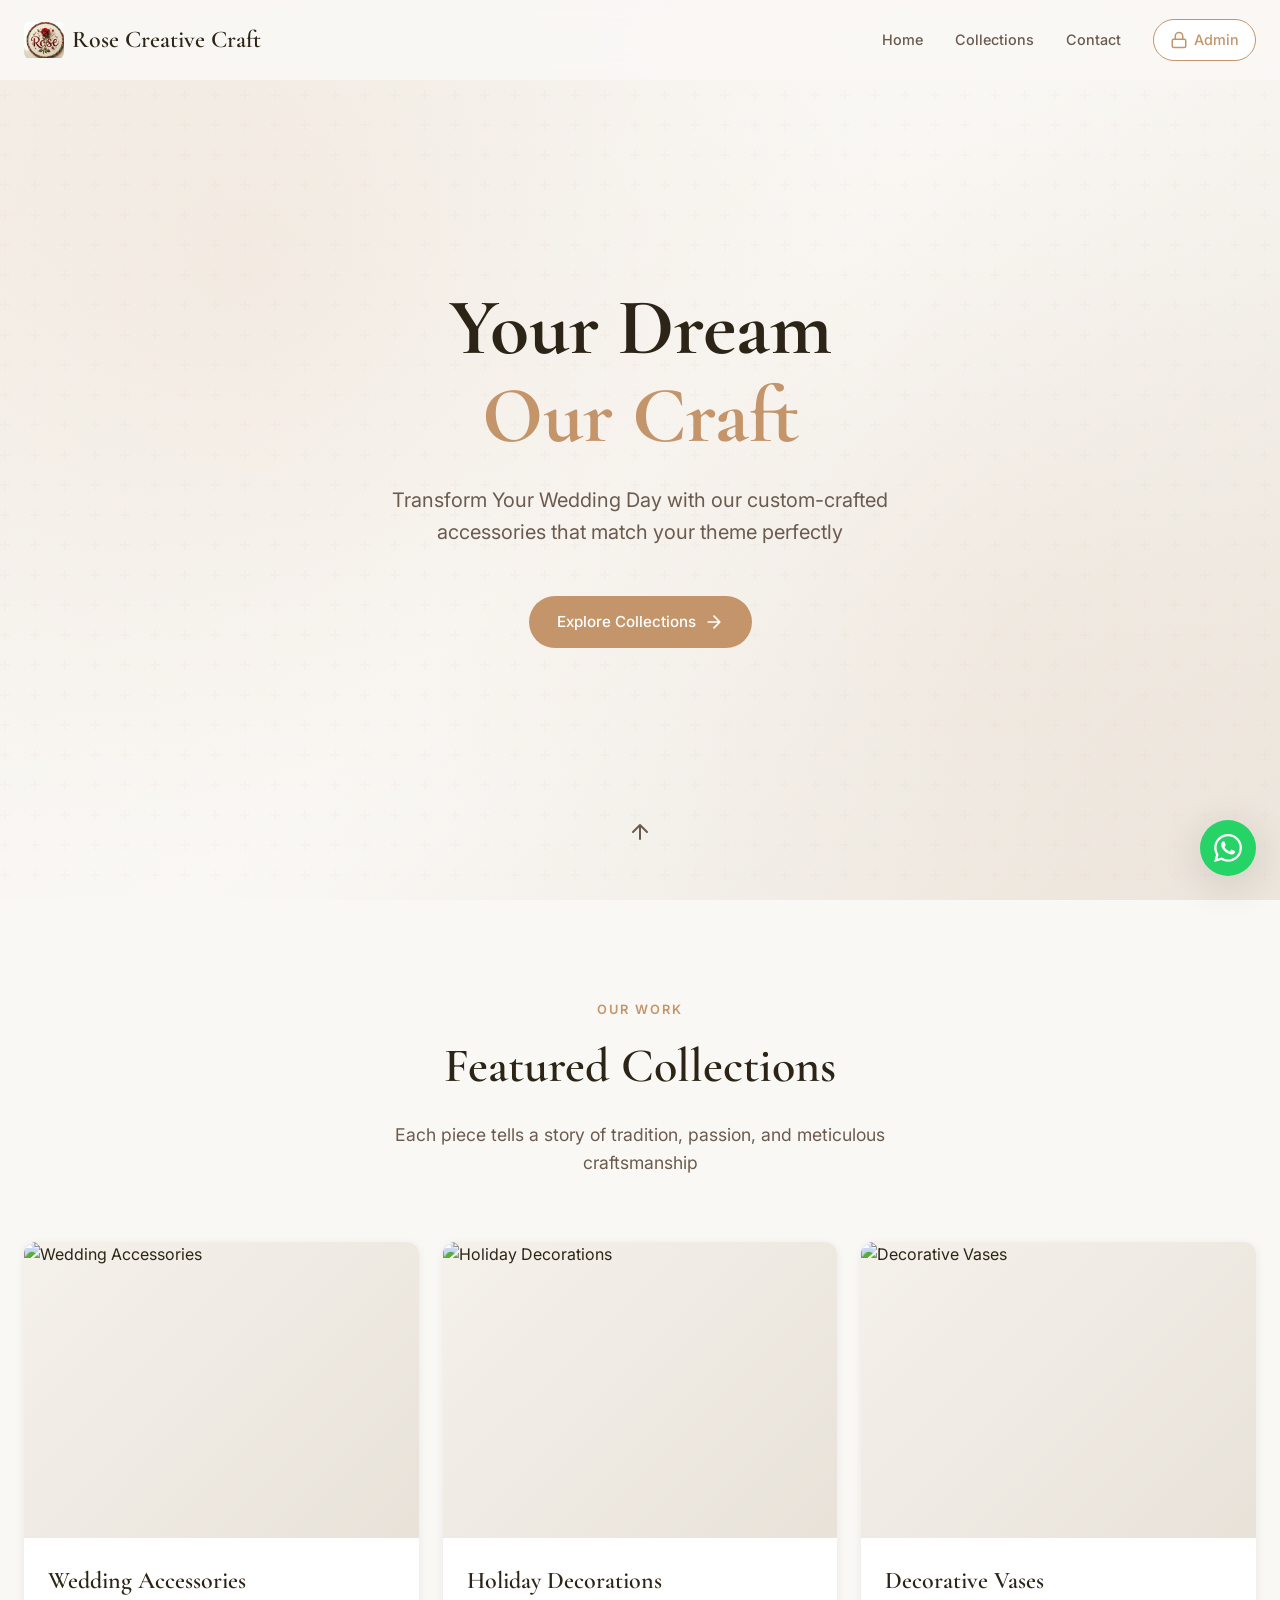
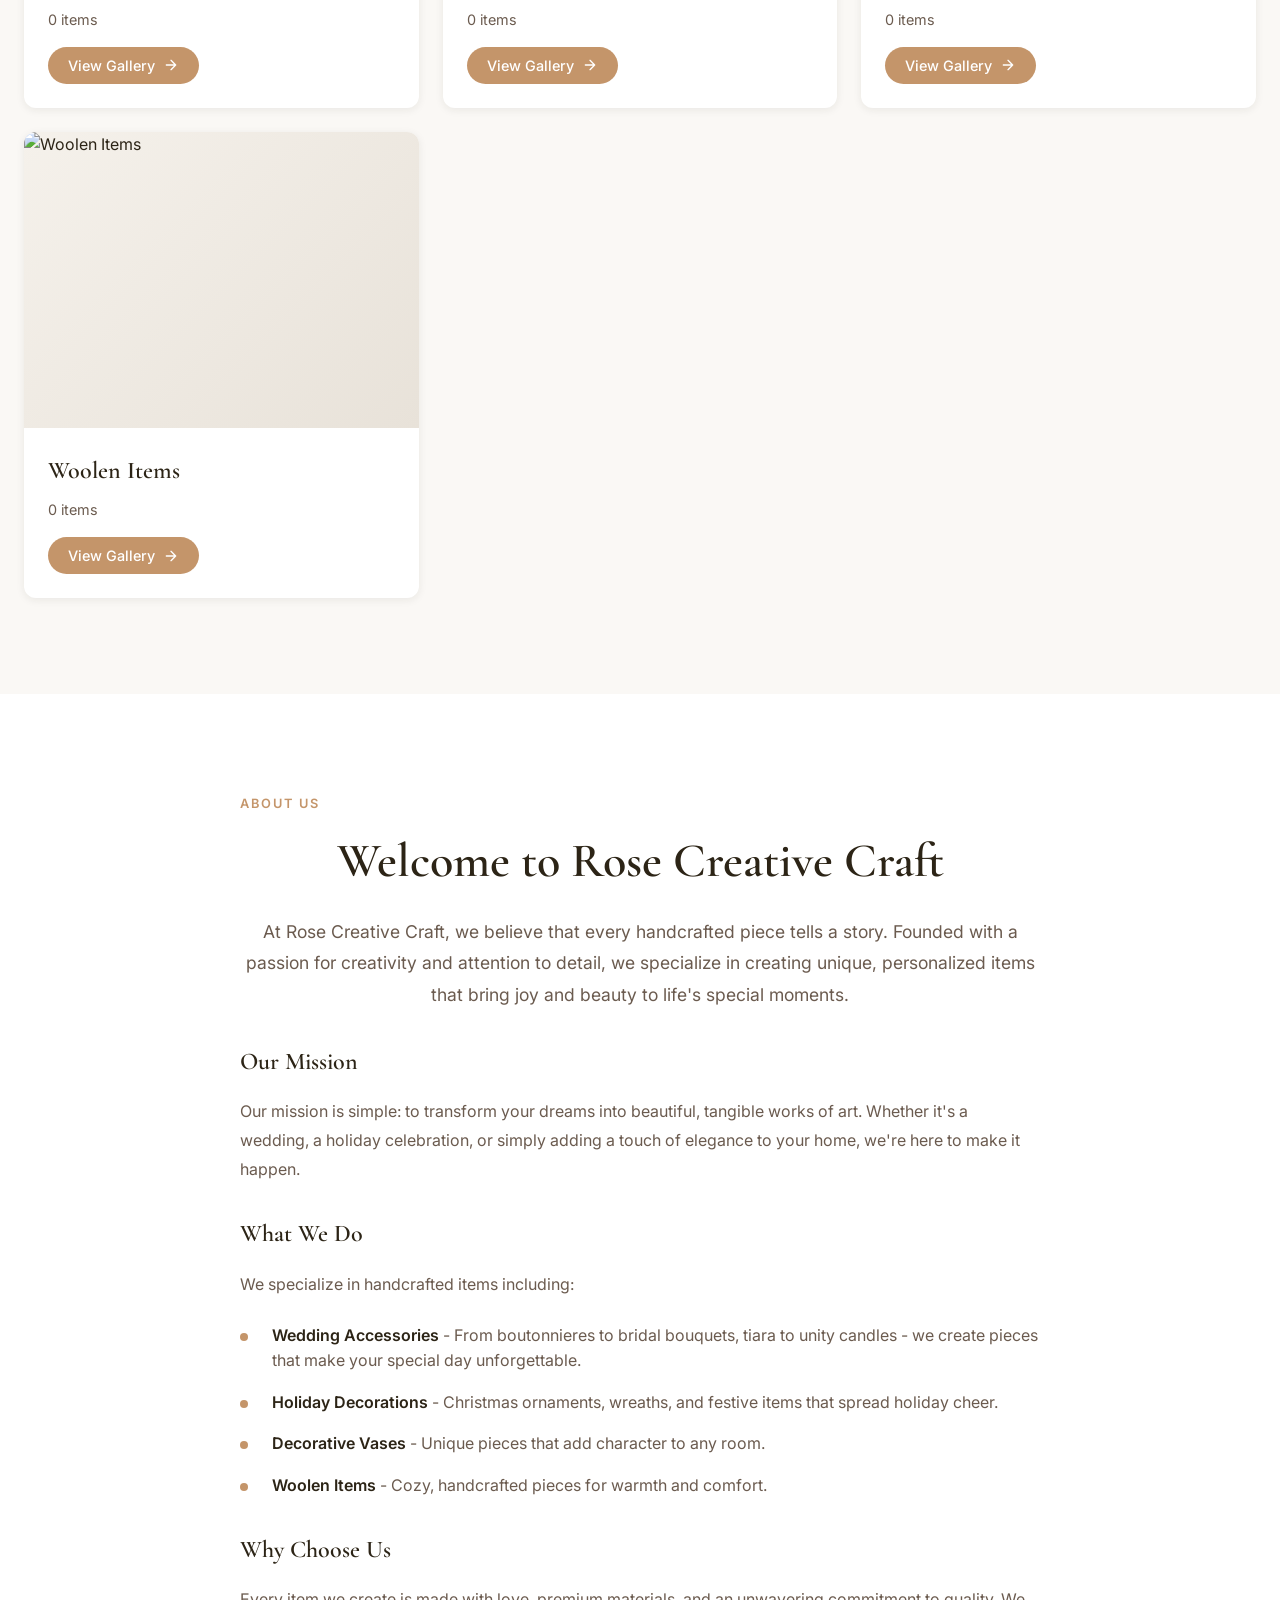
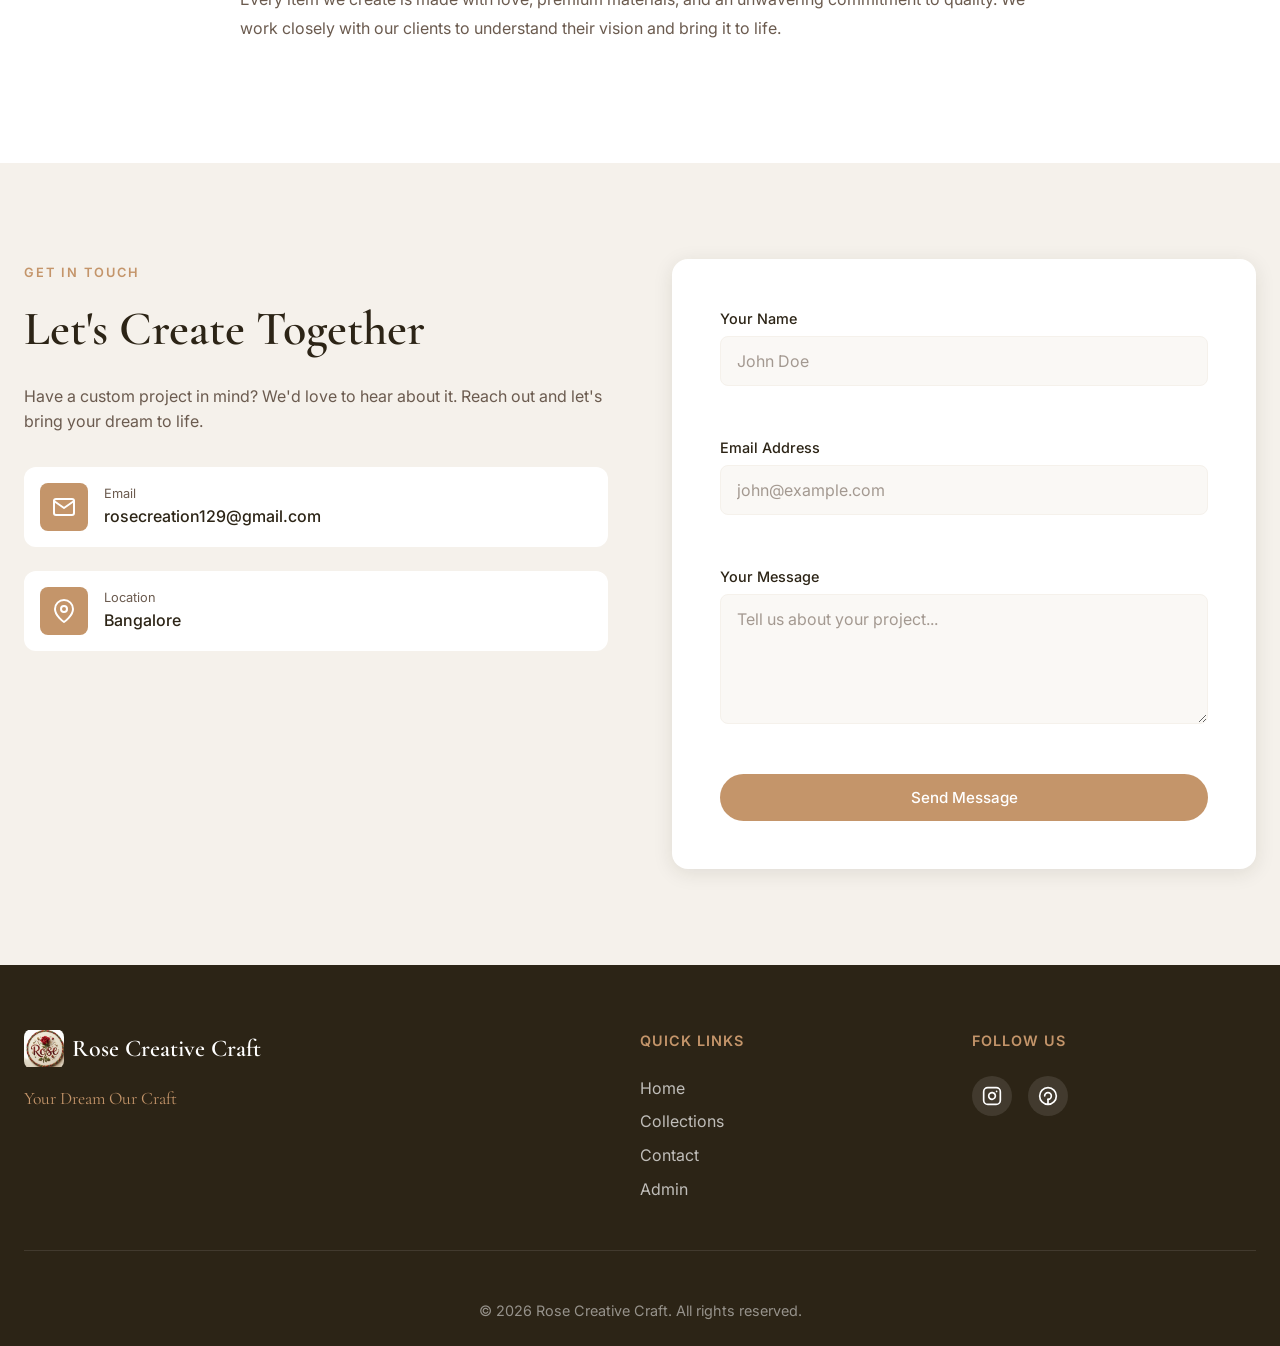
==== index.html @ 9ee8c9eb "final commit" ====
<!DOCTYPE html>
<html lang="en">
<head>
    <meta charset="UTF-8">
    <meta name="viewport" content="width=device-width, initial-scale=1.0">
    <title>Rose Creative Craft | Your Dream Our Craft</title>
    <link rel="preconnect" href="https://fonts.googleapis.com">
    <link rel="preconnect" href="https://fonts.gstatic.com" crossorigin>
    <link href="https://fonts.googleapis.com/css2?family=Cormorant+Garamond:wght@400;500;600;700&family=Inter:wght@300;400;500;600&display=swap" rel="stylesheet">
    <link rel="stylesheet" href="main.css">
    
    <!-- Firebase SDK -->
    <script src="https://www.gstatic.com/firebasejs/10.7.1/firebase-app-compat.js"></script>
    <script src="https://www.gstatic.com/firebasejs/10.7.1/firebase-firestore-compat.js"></script>
</head>
<body>
    <header class="header" id="header">
        <div class="container header-inner">
            <a href="#" class="logo" data-nav="home">
                <img src="Untitled.png" alt="Rose Creative Craft Logo" class="logo-image">
                <span class="logo-text">Rose Creative Craft</span>
            </a>
            <nav class="nav" id="nav">
                <a href="#" class="nav-link" data-nav="home">Home</a>
                <a href="#collections" class="nav-link">Collections</a>
                <a href="#contact" class="nav-link">Contact</a>
                <a href="admin.html" class="nav-link nav-admin">
                    <svg width="18" height="18" viewBox="0 0 24 24" fill="none" stroke="currentColor" stroke-width="2" stroke-linecap="round" stroke-linejoin="round">
                        <rect x="3" y="11" width="18" height="11" rx="2" ry="2"/>
                        <path d="M7 11V7a5 5 0 0 1 10 0v4"/>
                    </svg>
                    Admin
                </a>
            </nav>
            <button class="nav-toggle" id="navToggle" aria-label="Toggle navigation">
                <span></span>
                <span></span>
                <span></span>
            </button>
        </div>
    </header>

    <main id="main">
        <section class="hero" id="hero">
            <div class="hero-bg">
                <div class="hero-pattern"></div>
            </div>
            <div class="hero-content">
                <h1 class="hero-title" data-animate="fade-up">
                    <span class="hero-tagline">Your Dream</span>
                    <span class="hero-tagline accent">Our Craft</span>
                </h1>
                <p class="hero-subtitle" data-animate="fade-up" data-delay="200">
                    Transform Your Wedding Day with our custom-crafted accessories that match your theme perfectly
                </p>
                <a href="#collections" class="btn btn-primary hero-btn" data-animate="fade-up" data-delay="400">
                    Explore Collections
                    <svg width="20" height="20" viewBox="0 0 24 24" fill="none" stroke="currentColor" stroke-width="2" stroke-linecap="round" stroke-linejoin="round">
                        <path d="M5 12h14M12 5l7 7-7 7"/>
                    </svg>
                </a>
            </div>
            <div class="scroll-indicator" data-animate="fade-in" data-delay="800">
                <svg width="24" height="24" viewBox="0 0 24 24" fill="none" stroke="currentColor" stroke-width="2" stroke-linecap="round" stroke-linejoin="round">
                    <path d="M12 5v14M5 12l7 7 7-7"/>
                </svg>
            </div>
        </section>

        <section class="collections" id="collections">
            <div class="container">
                <div class="section-header" data-animate="fade-up">
                    <span class="section-label">Our Work</span>
                    <h2 class="section-title">Featured Collections</h2>
                    <p class="section-desc">Each piece tells a story of tradition, passion, and meticulous craftsmanship</p>
                </div>
                <div class="categories-grid" id="categoriesGrid">
                </div>
                <div class="empty-state" id="emptyState" style="display: none;">
                    <svg width="64" height="64" viewBox="0 0 24 24" fill="none" stroke="currentColor" stroke-width="1.5" stroke-linecap="round" stroke-linejoin="round">
                        <path d="M22 19a2 2 0 0 1-2 2H4a2 2 0 0 1-2-2V5a2 2 0 0 1 2-2h5l2 3h9a2 2 0 0 1 2 2z"/>
                        <line x1="12" y1="11" x2="12" y2="17"/>
                        <line x1="9" y1="14" x2="15" y2="14"/>
                    </svg>
                    <h3>No Collections Yet</h3>
                    <p>Visit the admin dashboard to add your first category</p>
                    <a href="admin.html" class="btn btn-primary">Go to Admin</a>
                </div>
            </div>
        </section>

        <section class="about" id="about">
            <div class="container">
                <div class="about-grid">
                    <div class="about-content full-width" data-animate="fade-up">
                        <span class="section-label">About Us</span>
                        <h2 class="section-title">Welcome to Rose Creative Craft</h2>
                        <p class="about-intro">At Rose Creative Craft, we believe that every handcrafted piece tells a story. Founded with a passion for creativity and attention to detail, we specialize in creating unique, personalized items that bring joy and beauty to life's special moments.</p>
                        
                        <h3 class="about-heading">Our Mission</h3>
                        <p>Our mission is simple: to transform your dreams into beautiful, tangible works of art. Whether it's a wedding, a holiday celebration, or simply adding a touch of elegance to your home, we're here to make it happen.</p>
                        
                        <h3 class="about-heading">What We Do</h3>
                        <p>We specialize in handcrafted items including:</p>
                        <ul class="about-list">
                            <li><strong>Wedding Accessories</strong> - From boutonnieres to bridal bouquets, tiara to unity candles - we create pieces that make your special day unforgettable.</li>
                            <li><strong>Holiday Decorations</strong> - Christmas ornaments, wreaths, and festive items that spread holiday cheer.</li>
                            <li><strong>Decorative Vases</strong> - Unique pieces that add character to any room.</li>
                            <li><strong>Woolen Items</strong> - Cozy, handcrafted pieces for warmth and comfort.</li>
                        </ul>
                        
                        <h3 class="about-heading">Why Choose Us</h3>
                        <p>Every item we create is made with love, premium materials, and an unwavering commitment to quality. We work closely with our clients to understand their vision and bring it to life.</p>
                    </div>
                </div>
            </div>
        </section>

        <section class="contact" id="contact">
            <div class="container">
                <div class="contact-grid">
                    <div class="contact-info" data-animate="fade-up">
                        <span class="section-label">Get in Touch</span>
                        <h2 class="section-title">Let's Create Together</h2>
                        <p>Have a custom project in mind? We'd love to hear about it. Reach out and let's bring your dream to life.</p>
                        <div class="contact-methods">
                            <a href="mailto:rosecreation129@gmail.com" class="contact-method">
                                <div class="contact-icon">
                                    <svg width="24" height="24" viewBox="0 0 24 24" fill="none" stroke="currentColor" stroke-width="2" stroke-linecap="round" stroke-linejoin="round">
                                        <path d="M4 4h16c1.1 0 2 .9 2 2v12c0 1.1-.9 2-2 2H4c-1.1 0-2-.9-2-2V6c0-1.1.9-2 2-2z"/>
                                        <polyline points="22,6 12,13 2,6"/>
                                    </svg>
                                </div>
                                <div>
                                    <span class="contact-label">Email</span>
                                    <span class="contact-value">rosecreation129@gmail.com</span>
                                </div>
                            </a>
                            <a href="#" class="contact-method">
                                <div class="contact-icon">
                                    <svg width="24" height="24" viewBox="0 0 24 24" fill="none" stroke="currentColor" stroke-width="2" stroke-linecap="round" stroke-linejoin="round">
                                        <path d="M21 10c0 7-9 13-9 13s-9-6-9-13a9 9 0 0 1 18 0z"/>
                                        <circle cx="12" cy="10" r="3"/>
                                    </svg>
                                </div>
                                <div>
                                    <span class="contact-label">Location</span>
                                    <span class="contact-value">Bangalore</span>
                                </div>
                            </a>
                        </div>
                    </div>
                    <div class="contact-form-wrapper" data-animate="fade-up" data-delay="200">
                        <form class="contact-form" id="contactForm">
                            <div class="form-group">
                                <label for="name">Your Name</label>
                                <input type="text" id="name" name="name" required placeholder="John Doe">
                                <span class="form-error"></span>
                            </div>
                            <div class="form-group">
                                <label for="email">Email Address</label>
                                <input type="email" id="email" name="email" required placeholder="john@example.com">
                                <span class="form-error"></span>
                            </div>
                            <div class="form-group">
                                <label for="message">Your Message</label>
                                <textarea id="message" name="message" rows="5" required placeholder="Tell us about your project..."></textarea>
                                <span class="form-error"></span>
                            </div>
                            <button type="submit" class="btn btn-primary btn-full">
                                <span class="btn-text">Send Message</span>
                                <span class="btn-loading">
                                    <svg class="spinner" width="20" height="20" viewBox="0 0 24 24">
                                        <circle cx="12" cy="12" r="10" stroke="currentColor" stroke-width="3" fill="none" stroke-dasharray="31.4 31.4"/>
                                    </svg>
                                </span>
                            </button>
                        </form>
                        <div class="form-success" id="formSuccess">
                            <svg width="48" height="48" viewBox="0 0 24 24" fill="none" stroke="currentColor" stroke-width="2" stroke-linecap="round" stroke-linejoin="round">
                                <path d="M22 11.08V12a10 10 0 1 1-5.93-9.14"/>
                                <polyline points="22 4 12 14.01 9 11.01"/>
                            </svg>
                            <h3>Message Sent!</h3>
                            <p>Thank you for reaching out. We'll get back to you soon.</p>
                        </div>
                    </div>
                </div>
            </div>
        </section>
    </main>

    <footer class="footer">
        <div class="container">
            <div class="footer-grid">
                <div class="footer-brand">
                    <a href="#" class="logo">
                        <img src="Untitled.png" alt="Rose Creative Craft Logo" class="logo-image">
                        <span class="logo-text">Rose Creative Craft</span>
                    </a>
                    <p class="footer-tagline">Your Dream Our Craft</p>
                </div>
                <div class="footer-links">
                    <h4>Quick Links</h4>
                    <nav>
                        <a href="#">Home</a>
                        <a href="#collections">Collections</a>
                        <a href="#contact">Contact</a>
                        <a href="admin.html">Admin</a>
                    </nav>
                </div>
                <div class="footer-social">
                    <h4>Follow Us</h4>
                    <div class="social-links">
                        <a href="#" aria-label="Instagram">
                            <svg width="20" height="20" viewBox="0 0 24 24" fill="none" stroke="currentColor" stroke-width="2" stroke-linecap="round" stroke-linejoin="round">
                                <rect x="2" y="2" width="20" height="20" rx="5" ry="5"/>
                                <path d="M16 11.37A4 4 0 1 1 12.63 8 4 4 0 0 1 16 11.37z"/>
                                <line x1="17.5" y1="6.5" x2="17.51" y2="6.5"/>
                            </svg>
                        </a>
                        <a href="#" aria-label="Pinterest">
                            <svg width="20" height="20" viewBox="0 0 24 24" fill="none" stroke="currentColor" stroke-width="2" stroke-linecap="round" stroke-linejoin="round">
                                <circle cx="12" cy="12" r="10"/>
                                <path d="M8 12c0-2.2 1.8-4 4-4s4 1.8 4 4-1.8 4-4 4"/>
                                <path d="M12 16v6"/>
                            </svg>
                        </a>
                    </div>
                </div>
            </div>
            <div class="footer-bottom">
                <p>&copy; 2026 Rose Creative Craft. All rights reserved.</p>
            </div>
        </div>
    </footer>

    <a href="https://wa.me/919880106696?text=Hi!%20I'm%20interested%20in%20your%20handcrafted%20items" class="whatsapp-fab" id="whatsappFab" target="_blank" rel="noopener noreferrer" aria-label="Chat on WhatsApp">
        <svg width="28" height="28" viewBox="0 0 24 24" fill="currentColor">
            <path d="M17.472 14.382c-.297-.149-1.758-.867-2.03-.967-.273-.099-.471-.148-.67.15-.197.297-.767.966-.94 1.164-.173.199-.347.223-.644.075-.297-.15-1.255-.463-2.39-1.475-.883-.788-1.48-1.761-1.653-2.059-.173-.297-.018-.458.13-.606.134-.133.298-.347.446-.52.149-.174.198-.298.298-.497.099-.198.05-.371-.025-.52-.075-.149-.669-1.612-.916-2.207-.242-.579-.487-.5-.669-.51-.173-.008-.371-.01-.57-.01-.198 0-.52.074-.792.372-.272.297-1.04 1.016-1.04 2.479 0 1.462 1.065 2.875 1.213 3.074.149.198 2.096 3.2 5.077 4.487.709.306 1.262.489 1.694.625.712.227 1.36.195 1.871.118.571-.085 1.758-.719 2.006-1.413.248-.694.248-1.289.173-1.413-.074-.124-.272-.198-.57-.347m-5.421 7.403h-.004a9.87 9.87 0 01-5.031-1.378l-.361-.214-3.741.982.998-3.648-.235-.374a9.86 9.86 0 01-1.51-5.26c.001-5.45 4.436-9.884 9.888-9.884 2.64 0 5.122 1.03 6.988 2.898a9.825 9.825 0 012.893 6.994c-.003 5.45-4.437 9.884-9.885 9.884m8.413-18.297A11.815 11.815 0 0012.05 0C5.495 0 .16 5.335.157 11.892c0 2.096.547 4.142 1.588 5.945L.057 24l6.305-1.654a11.882 11.882 0 005.683 1.448h.005c6.554 0 11.89-5.335 11.893-11.893a11.821 11.821 0 00-3.48-8.413z"/>
        </svg>
    </a>

    <div class="lightbox" id="lightbox">
        <button class="lightbox-close" aria-label="Close lightbox">
            <svg width="24" height="24" viewBox="0 0 24 24" fill="none" stroke="currentColor" stroke-width="2" stroke-linecap="round" stroke-linejoin="round">
                <line x1="18" y1="6" x2="6" y2="18"/>
                <line x1="6" y1="6" x2="18" y2="18"/>
            </svg>
        </button>
        <button class="lightbox-nav lightbox-prev" aria-label="Previous image">
            <svg width="32" height="32" viewBox="0 0 24 24" fill="none" stroke="currentColor" stroke-width="2" stroke-linecap="round" stroke-linejoin="round">
                <polyline points="15 18 9 12 15 6"/>
            </svg>
        </button>
        <button class="lightbox-nav lightbox-next" aria-label="Next image">
            <svg width="32" height="32" viewBox="0 0 24 24" fill="none" stroke="currentColor" stroke-width="2" stroke-linecap="round" stroke-linejoin="round">
                <polyline points="9 18 15 12 9 6"/>
            </svg>
        </button>
        <div class="lightbox-content">
            <img src="" alt="" class="lightbox-image">
        </div>
    </div>

    <div class="toast-container" id="toastContainer"></div>

    <script src="firebase-config.js"></script>
    <script src="storage.js"></script>
    <script src="app.js"></script>
    <script src="gallery.js"></script>
</body>
</html>
---- main.css ----
:root {
    --color-primary: #2C2416;
    --color-secondary: #6B5B4F;
    --color-accent: #C4956A;
    --color-accent-dark: #A67B52;
    --color-bg: #FAF8F5;
    --color-surface: #FFFFFF;
    --color-surface-alt: #F5F1EB;
    --color-success: #5D7E5F;
    --color-error: #B85450;
    
    --font-heading: 'Cormorant Garamond', Georgia, serif;
    --font-body: 'Inter', -apple-system, BlinkMacSystemFont, sans-serif;
    
    --space-xs: 8px;
    --space-sm: 16px;
    --space-md: 24px;
    --space-lg: 32px;
    --space-xl: 48px;
    --space-2xl: 64px;
    --space-3xl: 96px;
    
    --radius-sm: 8px;
    --radius-md: 12px;
    --radius-lg: 16px;
    --radius-full: 9999px;
    
    --shadow-sm: 0 2px 8px rgba(44, 36, 22, 0.08);
    --shadow-md: 0 4px 20px rgba(44, 36, 22, 0.1);
    --shadow-lg: 0 8px 40px rgba(44, 36, 22, 0.15);
    --shadow-hover: 0 12px 48px rgba(44, 36, 22, 0.18);
    
    --transition-fast: 150ms ease;
    --transition-base: 300ms cubic-bezier(0.4, 0, 0.2, 1);
    --transition-slow: 500ms cubic-bezier(0.4, 0, 0.2, 1);
    
    --header-height: 80px;
    --container-max: 1400px;
}

*, *::before, *::after {
    box-sizing: border-box;
    margin: 0;
    padding: 0;
}

html {
    scroll-behavior: smooth;
}

body {
    font-family: var(--font-body);
    font-size: 16px;
    line-height: 1.6;
    color: var(--color-primary);
    background-color: var(--color-bg);
    -webkit-font-smoothing: antialiased;
    -moz-osx-font-smoothing: grayscale;
    overflow-x: hidden;
}

img {
    max-width: 100%;
    height: auto;
    display: block;
}

a {
    color: inherit;
    text-decoration: none;
}

button {
    font-family: inherit;
    cursor: pointer;
    border: none;
    background: none;
}

input, textarea {
    font-family: inherit;
    font-size: inherit;
}

.container {
    width: 100%;
    max-width: var(--container-max);
    margin: 0 auto;
    padding: 0 var(--space-md);
}

::selection {
    background: var(--color-accent);
    color: var(--color-surface);
}

::-webkit-scrollbar {
    width: 10px;
}

::-webkit-scrollbar-track {
    background: var(--color-surface-alt);
}

::-webkit-scrollbar-thumb {
    background: var(--color-secondary);
    border-radius: var(--radius-full);
}

::-webkit-scrollbar-thumb:hover {
    background: var(--color-primary);
}

@keyframes fadeIn {
    from { opacity: 0; }
    to { opacity: 1; }
}

@keyframes fadeUp {
    from {
        opacity: 0;
        transform: translateY(30px);
    }
    to {
        opacity: 1;
        transform: translateY(0);
    }
}

@keyframes fadeDown {
    from {
        opacity: 0;
        transform: translateY(-20px);
    }
    to {
        opacity: 1;
        transform: translateY(0);
    }
}

@keyframes scaleIn {
    from {
        opacity: 0;
        transform: scale(0.95);
    }
    to {
        opacity: 1;
        transform: scale(1);
    }
}

@keyframes bounce {
    0%, 20%, 50%, 80%, 100% { transform: translateY(0); }
    40% { transform: translateY(-10px); }
    60% { transform: translateY(-5px); }
}

@keyframes spin {
    from { transform: rotate(0deg); }
    to { transform: rotate(360deg); }
}

@keyframes shimmer {
    0% { background-position: -200% 0; }
    100% { background-position: 200% 0; }
}

@keyframes float {
    0%, 100% { transform: translateY(0); }
    50% { transform: translateY(-10px); }
}

[data-animate] {
    opacity: 0;
}

[data-animate].animated {
    animation-duration: 0.6s;
    animation-fill-mode: forwards;
    animation-timing-function: ease-out;
}

[data-animate="fade-up"].animated {
    animation-name: fadeUp;
}

[data-animate="fade-in"].animated {
    animation-name: fadeIn;
}

[data-animate="scale-in"].animated {
    animation-name: scaleIn;
}

[data-delay="100"] { animation-delay: 100ms; }
[data-delay="200"] { animation-delay: 200ms; }
[data-delay="300"] { animation-delay: 300ms; }
[data-delay="400"] { animation-delay: 400ms; }
[data-delay="500"] { animation-delay: 500ms; }

.header {
    position: fixed;
    top: 0;
    left: 0;
    right: 0;
    height: var(--header-height);
    background: rgba(250, 248, 245, 0.9);
    backdrop-filter: blur(10px);
    z-index: 1000;
    transition: var(--transition-base);
}

.header.scrolled {
    box-shadow: var(--shadow-sm);
}

.header-inner {
    display: flex;
    align-items: center;
    justify-content: space-between;
    height: 100%;
}

.logo {
    display: flex;
    align-items: center;
    gap: var(--space-xs);
    font-family: var(--font-heading);
    font-size: 1.5rem;
    font-weight: 600;
    color: var(--color-primary);
    transition: var(--transition-fast);
}

.logo:hover {
    color: var(--color-accent);
}

.logo-icon {
    display: flex;
    color: var(--color-accent);
}

.logo-image {
    width: 40px;
    height: 40px;
    object-fit: contain;
    border-radius: 8px;
}

.nav {
    display: flex;
    align-items: center;
    gap: var(--space-lg);
}

.nav-link {
    position: relative;
    font-size: 0.9rem;
    font-weight: 500;
    color: var(--color-secondary);
    transition: var(--transition-fast);
}

.nav-link::after {
    content: '';
    position: absolute;
    bottom: -4px;
    left: 0;
    width: 0;
    height: 2px;
    background: var(--color-accent);
    transition: var(--transition-base);
}

.nav-link:hover {
    color: var(--color-primary);
}

.nav-link:hover::after {
    width: 100%;
}

.nav-admin {
    display: flex;
    align-items: center;
    gap: 6px;
    padding: 8px 16px;
    background: var(--color-surface);
    border: 1px solid var(--color-accent);
    border-radius: var(--radius-full);
    color: var(--color-accent);
}

.nav-admin:hover {
    background: var(--color-accent);
    color: var(--color-surface);
}

.nav-admin:hover::after {
    display: none;
}

.nav-toggle {
    display: none;
    flex-direction: column;
    gap: 5px;
    padding: 8px;
}

.nav-toggle span {
    display: block;
    width: 24px;
    height: 2px;
    background: var(--color-primary);
    transition: var(--transition-fast);
}

.nav-toggle.active span:nth-child(1) {
    transform: rotate(45deg) translate(5px, 5px);
}

.nav-toggle.active span:nth-child(2) {
    opacity: 0;
}

.nav-toggle.active span:nth-child(3) {
    transform: rotate(-45deg) translate(5px, -5px);
}

.hero {
    position: relative;
    min-height: 100vh;
    display: flex;
    align-items: center;
    justify-content: center;
    padding: var(--header-height) var(--space-md) var(--space-xl);
    overflow: hidden;
}

.hero-bg {
    position: absolute;
    inset: 0;
    background: linear-gradient(135deg, var(--color-surface-alt) 0%, var(--color-bg) 50%, #EDE8E0 100%);
}

.hero-pattern {
    position: absolute;
    inset: 0;
    background-image: 
        radial-gradient(circle at 20% 30%, rgba(196, 149, 106, 0.1) 0%, transparent 50%),
        radial-gradient(circle at 80% 70%, rgba(196, 149, 106, 0.08) 0%, transparent 50%);
}

.hero-pattern::before {
    content: '';
    position: absolute;
    inset: 0;
    background-image: url("data:image/svg+xml,%3Csvg width='60' height='60' viewBox='0 0 60 60' xmlns='http://www.w3.org/2000/svg'%3E%3Cg fill='none' fill-rule='evenodd'%3E%3Cg fill='%23C4956A' fill-opacity='0.03'%3E%3Cpath d='M36 34v-4h-2v4h-4v2h4v4h2v-4h4v-2h-4zm0-30V0h-2v4h-4v2h4v4h2V6h4V4h-4zM6 34v-4H4v4H0v2h4v4h2v-4h4v-2H6zM6 4V0H4v4H0v2h4v4h2V6h4V4H6z'/%3E%3C/g%3E%3C/g%3E%3C/svg%3E");
}

.hero-content {
    position: relative;
    text-align: center;
    max-width: 800px;
}

.hero-title {
    font-family: var(--font-heading);
    font-size: clamp(3rem, 8vw, 5rem);
    font-weight: 700;
    line-height: 1.1;
    margin-bottom: var(--space-md);
}

.hero-tagline {
    display: block;
    color: var(--color-primary);
}

.hero-tagline.accent {
    color: var(--color-accent);
    position: relative;
}

.hero-subtitle {
    font-size: 1.25rem;
    color: var(--color-secondary);
    margin-bottom: var(--space-xl);
    max-width: 500px;
    margin-left: auto;
    margin-right: auto;
}

.hero-btn {
    display: inline-flex;
    align-items: center;
    gap: var(--space-xs);
}

.hero-btn svg {
    transition: transform var(--transition-fast);
}

.hero-btn:hover svg {
    transform: translateX(4px);
}

.scroll-indicator {
    position: absolute;
    bottom: var(--space-xl);
    left: 50%;
    transform: translateX(-50%);
    color: var(--color-secondary);
    animation: bounce 2s infinite;
}

.scroll-indicator svg {
    transform: rotate(180deg);
}

.section-header {
    text-align: center;
    margin-bottom: var(--space-2xl);
}

.section-label {
    display: inline-block;
    font-size: 0.8rem;
    font-weight: 600;
    letter-spacing: 2px;
    text-transform: uppercase;
    color: var(--color-accent);
    margin-bottom: var(--space-xs);
}

.section-title {
    font-family: var(--font-heading);
    font-size: clamp(2rem, 4vw, 3rem);
    font-weight: 600;
    color: var(--color-primary);
    margin-bottom: var(--space-sm);
}

.section-desc {
    font-size: 1.1rem;
    color: var(--color-secondary);
    max-width: 600px;
    margin: 0 auto;
}

.collections {
    padding: var(--space-3xl) 0;
    background: var(--color-bg);
}

.categories-grid {
    display: grid;
    grid-template-columns: repeat(3, 1fr);
    gap: var(--space-md);
}

.category-card {
    position: relative;
    background: var(--color-surface);
    border-radius: var(--radius-md);
    overflow: hidden;
    box-shadow: var(--shadow-sm);
    transition: var(--transition-base);
    opacity: 0;
    transform: translateY(20px);
}

.category-card.animated {
    opacity: 1;
    transform: translateY(0);
}

.category-card:hover {
    transform: translateY(-8px);
    box-shadow: var(--shadow-hover);
}

.category-image {
    position: relative;
    aspect-ratio: 4 / 3;
    overflow: hidden;
    background: linear-gradient(135deg, var(--color-surface-alt), #E8E2D9);
}

.category-image img {
    width: 100%;
    height: 100%;
    object-fit: cover;
    transition: transform var(--transition-slow);
}

.category-card:hover .category-image img {
    transform: scale(1.08);
}

.category-placeholder {
    position: absolute;
    inset: 0;
    display: flex;
    align-items: center;
    justify-content: center;
    font-family: var(--font-heading);
    font-size: 3rem;
    font-weight: 600;
    color: var(--color-accent);
    opacity: 0.5;
    text-transform: uppercase;
}

.category-overlay {
    position: absolute;
    inset: 0;
    background: linear-gradient(to top, rgba(44, 36, 22, 0.6) 0%, transparent 50%);
    opacity: 0;
    transition: var(--transition-base);
}

.category-card:hover .category-overlay {
    opacity: 1;
}

.category-content {
    padding: var(--space-md);
}

.category-name {
    font-family: var(--font-heading);
    font-size: 1.5rem;
    font-weight: 600;
    color: var(--color-primary);
    margin-bottom: var(--space-xs);
}

.category-count {
    font-size: 0.9rem;
    color: var(--color-secondary);
    margin-bottom: var(--space-sm);
}

.category-btn {
    display: inline-flex;
    align-items: center;
    gap: var(--space-xs);
    padding: 10px 20px;
    background: var(--color-accent);
    color: var(--color-surface);
    font-size: 0.9rem;
    font-weight: 500;
    border-radius: var(--radius-full);
    transition: var(--transition-fast);
}

.category-btn:hover {
    background: var(--color-accent-dark);
    transform: translateX(4px);
}

.category-btn svg {
    transition: transform var(--transition-fast);
}

.category-btn:hover svg {
    transform: translateX(4px);
}

.empty-state {
    text-align: center;
    padding: var(--space-3xl) var(--space-md);
    color: var(--color-secondary);
}

.empty-state svg {
    margin-bottom: var(--space-md);
    opacity: 0.5;
}

.empty-state h3 {
    font-family: var(--font-heading);
    font-size: 1.5rem;
    color: var(--color-primary);
    margin-bottom: var(--space-xs);
}

.empty-state p {
    margin-bottom: var(--space-md);
}

.about {
    padding: var(--space-3xl) 0;
    background: var(--color-surface);
}

.about-grid {
    display: grid;
    grid-template-columns: 1fr;
    gap: var(--space-xl);
}

.about-content.full-width {
    max-width: 800px;
    margin: 0 auto;
}

.about-content .section-label {
    text-align: center;
}

.about-content .section-title {
    text-align: center;
}

.about-intro {
    font-size: 1.1rem;
    color: var(--color-secondary);
    margin-bottom: var(--space-lg);
    text-align: center;
}

.about-heading {
    font-family: var(--font-heading);
    font-size: 1.5rem;
    font-weight: 600;
    color: var(--color-primary);
    margin-top: var(--space-lg);
    margin-bottom: var(--space-sm);
}

.about-content p {
    color: var(--color-secondary);
    margin-bottom: var(--space-md);
    line-height: 1.8;
}

.about-list {
    list-style: none;
    padding: 0;
    margin: var(--space-md) 0;
}

.about-list li {
    position: relative;
    padding-left: var(--space-lg);
    margin-bottom: var(--space-sm);
    color: var(--color-secondary);
    line-height: 1.6;
}

.about-list li::before {
    content: '';
    position: absolute;
    left: 0;
    top: 10px;
    width: 8px;
    height: 8px;
    background: var(--color-accent);
    border-radius: 50%;
}

.about-list li strong {
    color: var(--color-primary);
    font-weight: 600;
}

.stat {
    text-align: center;
}

.stat-number {
    display: block;
    font-family: var(--font-heading);
    font-size: 2.5rem;
    font-weight: 700;
    color: var(--color-accent);
    line-height: 1;
}

.stat-label {
    font-size: 0.85rem;
    color: var(--color-secondary);
}

.contact {
    padding: var(--space-3xl) 0;
    background: var(--color-surface-alt);
}

.contact-grid {
    display: grid;
    grid-template-columns: 1fr 1fr;
    gap: var(--space-2xl);
}

.contact-info p {
    color: var(--color-secondary);
    margin-bottom: var(--space-lg);
}

.contact-methods {
    display: flex;
    flex-direction: column;
    gap: var(--space-md);
}

.contact-method {
    display: flex;
    align-items: center;
    gap: var(--space-sm);
    padding: var(--space-sm);
    background: var(--color-surface);
    border-radius: var(--radius-md);
    transition: var(--transition-fast);
}

.contact-method:hover {
    box-shadow: var(--shadow-md);
    transform: translateX(8px);
}

.contact-icon {
    display: flex;
    align-items: center;
    justify-content: center;
    width: 48px;
    height: 48px;
    background: var(--color-accent);
    color: var(--color-surface);
    border-radius: var(--radius-sm);
}

.contact-label {
    display: block;
    font-size: 0.8rem;
    color: var(--color-secondary);
}

.contact-value {
    display: block;
    font-weight: 500;
    color: var(--color-primary);
}

.contact-form-wrapper {
    position: relative;
    background: var(--color-surface);
    padding: var(--space-xl);
    border-radius: var(--radius-lg);
    box-shadow: var(--shadow-md);
}

.contact-form {
    display: flex;
    flex-direction: column;
    gap: var(--space-md);
}

.form-group {
    display: flex;
    flex-direction: column;
    gap: 6px;
}

.form-group label {
    font-size: 0.9rem;
    font-weight: 500;
    color: var(--color-primary);
}

.form-group input,
.form-group textarea {
    padding: 14px 16px;
    border: 1px solid var(--color-surface-alt);
    border-radius: var(--radius-sm);
    background: var(--color-bg);
    color: var(--color-primary);
    transition: var(--transition-fast);
}

.form-group input:focus,
.form-group textarea:focus {
    outline: none;
    border-color: var(--color-accent);
    box-shadow: 0 0 0 3px rgba(196, 149, 106, 0.15);
}

.form-group input::placeholder,
.form-group textarea::placeholder {
    color: var(--color-secondary);
    opacity: 0.6;
}

.form-group textarea {
    resize: vertical;
    min-height: 120px;
}

.form-error {
    font-size: 0.8rem;
    color: var(--color-error);
    min-height: 20px;
}

.form-group.error input,
.form-group.error textarea {
    border-color: var(--color-error);
}

.form-success {
    position: absolute;
    inset: 0;
    display: none;
    flex-direction: column;
    align-items: center;
    justify-content: center;
    text-align: center;
    background: var(--color-surface);
    border-radius: var(--radius-lg);
    padding: var(--space-xl);
}

.form-success.show {
    display: flex;
    animation: scaleIn 0.3s ease;
}

.form-success svg {
    color: var(--color-success);
    margin-bottom: var(--space-md);
}

.form-success h3 {
    font-family: var(--font-heading);
    font-size: 1.5rem;
    color: var(--color-primary);
    margin-bottom: var(--space-xs);
}

.form-success p {
    color: var(--color-secondary);
}

.footer {
    background: var(--color-primary);
    color: var(--color-surface);
    padding: var(--space-2xl) 0 var(--space-md);
}

.footer-grid {
    display: grid;
    grid-template-columns: 2fr 1fr 1fr;
    gap: var(--space-xl);
    margin-bottom: var(--space-xl);
    padding-bottom: var(--space-xl);
    border-bottom: 1px solid rgba(255, 255, 255, 0.1);
}

.footer-brand .logo {
    color: var(--color-surface);
    margin-bottom: var(--space-sm);
}

.footer-brand .logo-icon {
    color: var(--color-accent);
}

.footer-tagline {
    font-family: var(--font-heading);
    font-size: 1.1rem;
    color: var(--color-accent);
}

.footer-links h4,
.footer-social h4 {
    font-size: 0.9rem;
    font-weight: 600;
    text-transform: uppercase;
    letter-spacing: 1px;
    margin-bottom: var(--space-md);
    color: var(--color-accent);
}

.footer-links nav {
    display: flex;
    flex-direction: column;
    gap: var(--space-xs);
}

.footer-links a {
    color: rgba(255, 255, 255, 0.7);
    transition: var(--transition-fast);
}

.footer-links a:hover {
    color: var(--color-surface);
}

.social-links {
    display: flex;
    gap: var(--space-sm);
}

.social-links a {
    display: flex;
    align-items: center;
    justify-content: center;
    width: 40px;
    height: 40px;
    background: rgba(255, 255, 255, 0.1);
    border-radius: var(--radius-full);
    transition: var(--transition-fast);
}

.social-links a:hover {
    background: var(--color-accent);
    transform: translateY(-4px);
}

.footer-bottom {
    text-align: center;
    font-size: 0.9rem;
    color: rgba(255, 255, 255, 0.5);
}

.btn {
    display: inline-flex;
    align-items: center;
    justify-content: center;
    gap: var(--space-xs);
    padding: 14px 28px;
    font-size: 0.95rem;
    font-weight: 500;
    border-radius: var(--radius-full);
    transition: var(--transition-fast);
}

.btn-primary {
    background: var(--color-accent);
    color: var(--color-surface);
}

.btn-primary:hover {
    background: var(--color-accent-dark);
    transform: translateY(-2px);
    box-shadow: var(--shadow-md);
}

.btn-secondary {
    background: transparent;
    color: var(--color-accent);
    border: 2px solid var(--color-accent);
}

.btn-secondary:hover {
    background: var(--color-accent);
    color: var(--color-surface);
}

.btn-full {
    width: 100%;
}

.btn-loading {
    display: none;
}

.btn.loading .btn-text {
    display: none;
}

.btn.loading .btn-loading {
    display: flex;
}

.btn.loading .spinner {
    animation: spin 1s linear infinite;
}

.whatsapp-fab {
    position: fixed;
    bottom: var(--space-md);
    right: var(--space-md);
    width: 56px;
    height: 56px;
    display: flex;
    align-items: center;
    justify-content: center;
    background: #25D366;
    color: white;
    border-radius: var(--radius-full);
    box-shadow: var(--shadow-lg);
    z-index: 999;
    transition: var(--transition-fast);
}

.whatsapp-fab:hover {
    transform: scale(1.1);
    box-shadow: 0 8px 32px rgba(37, 211, 102, 0.4);
}

.lightbox {
    position: fixed;
    inset: 0;
    background: rgba(0, 0, 0, 0.95);
    z-index: 2000;
    display: none;
    align-items: center;
    justify-content: center;
    opacity: 0;
    transition: opacity var(--transition-base);
}

.lightbox.active {
    display: flex;
    opacity: 1;
}

.lightbox-close {
    position: absolute;
    top: var(--space-md);
    right: var(--space-md);
    width: 48px;
    height: 48px;
    display: flex;
    align-items: center;
    justify-content: center;
    color: white;
    background: rgba(255, 255, 255, 0.1);
    border-radius: var(--radius-full);
    transition: var(--transition-fast);
}

.lightbox-close:hover {
    background: rgba(255, 255, 255, 0.2);
    transform: rotate(90deg);
}

.lightbox-nav {
    position: absolute;
    top: 50%;
    transform: translateY(-50%);
    width: 56px;
    height: 56px;
    display: flex;
    align-items: center;
    justify-content: center;
    color: white;
    background: rgba(255, 255, 255, 0.1);
    border-radius: var(--radius-full);
    transition: var(--transition-fast);
}

.lightbox-nav:hover {
    background: rgba(255, 255, 255, 0.2);
}

.lightbox-prev {
    left: var(--space-md);
}

.lightbox-next {
    right: var(--space-md);
}

.lightbox-content {
    max-width: 90vw;
    max-height: 90vh;
    display: flex;
    align-items: center;
    justify-content: center;
}

.lightbox-image {
    max-width: 100%;
    max-height: 90vh;
    object-fit: contain;
    border-radius: var(--radius-sm);
    animation: scaleIn 0.3s ease;
}

.toast-container {
    position: fixed;
    bottom: var(--space-md);
    left: 50%;
    transform: translateX(-50%);
    z-index: 3000;
    display: flex;
    flex-direction: column;
    gap: var(--space-xs);
}

.toast {
    display: flex;
    align-items: center;
    gap: var(--space-sm);
    padding: var(--space-sm) var(--space-md);
    background: var(--color-surface);
    border-radius: var(--radius-md);
    box-shadow: var(--shadow-lg);
    animation: fadeUp 0.3s ease;
}

.toast.success {
    border-left: 4px solid var(--color-success);
}

.toast.error {
    border-left: 4px solid var(--color-error);
}

.toast.info {
    border-left: 4px solid var(--color-accent);
}

.gallery-view {
    display: none;
    padding-top: var(--header-height);
    min-height: 100vh;
}

.gallery-view.active {
    display: block;
}

.gallery-header {
    padding: var(--space-xl) 0;
    background: var(--color-surface);
    border-bottom: 1px solid var(--color-surface-alt);
}

.gallery-header .container {
    display: flex;
    align-items: center;
    justify-content: space-between;
}

.gallery-back {
    display: inline-flex;
    align-items: center;
    gap: var(--space-xs);
    color: var(--color-secondary);
    font-weight: 500;
    transition: var(--transition-fast);
}

.gallery-back:hover {
    color: var(--color-accent);
}

.gallery-back svg {
    transition: transform var(--transition-fast);
}

.gallery-back:hover svg {
    transform: translateX(-4px);
}

.gallery-title {
    font-family: var(--font-heading);
    font-size: 2rem;
    color: var(--color-primary);
}

.gallery-grid {
    display: grid;
    grid-template-columns: repeat(4, 1fr);
    gap: var(--space-md);
    padding: var(--space-xl) 0;
}

.gallery-item {
    position: relative;
    aspect-ratio: 1;
    border-radius: var(--radius-md);
    overflow: hidden;
    cursor: pointer;
    background: var(--color-surface-alt);
    transition: var(--transition-base);
}

.gallery-item:hover {
    transform: scale(1.02);
    box-shadow: var(--shadow-lg);
}

.gallery-item img {
    width: 100%;
    height: 100%;
    object-fit: cover;
    transition: transform var(--transition-slow);
}

.gallery-item:hover img {
    transform: scale(1.1);
}

.gallery-item-overlay {
    position: absolute;
    inset: 0;
    background: rgba(44, 36, 22, 0.4);
    display: flex;
    align-items: center;
    justify-content: center;
    opacity: 0;
    transition: var(--transition-base);
}

.gallery-item:hover .gallery-item-overlay {
    opacity: 1;
}

.gallery-item-overlay svg {
    color: white;
    transform: scale(0.8);
    transition: transform var(--transition-fast);
}

.gallery-item:hover .gallery-item-overlay svg {
    transform: scale(1);
}

.empty-gallery {
    text-align: center;
    padding: var(--space-3xl);
    color: var(--color-secondary);
}

.empty-gallery svg {
    margin-bottom: var(--space-md);
    opacity: 0.5;
}

.modal-overlay {
    position: fixed;
    inset: 0;
    background: rgba(44, 36, 22, 0.6);
    z-index: 1500;
    display: none;
    align-items: center;
    justify-content: center;
    padding: var(--space-md);
    opacity: 0;
    transition: opacity var(--transition-base);
}

.modal-overlay.active {
    display: flex;
    opacity: 1;
}

.modal {
    background: var(--color-surface);
    border-radius: var(--radius-lg);
    width: 100%;
    max-width: 500px;
    max-height: 90vh;
    overflow-y: auto;
    animation: scaleIn 0.3s ease;
}

.modal-header {
    display: flex;
    align-items: center;
    justify-content: space-between;
    padding: var(--space-md) var(--space-lg);
    border-bottom: 1px solid var(--color-surface-alt);
}

.modal-title {
    font-family: var(--font-heading);
    font-size: 1.5rem;
    font-weight: 600;
}

.modal-close {
    width: 36px;
    height: 36px;
    display: flex;
    align-items: center;
    justify-content: center;
    color: var(--color-secondary);
    border-radius: var(--radius-full);
    transition: var(--transition-fast);
}

.modal-close:hover {
    background: var(--color-surface-alt);
    color: var(--color-primary);
}

.modal-body {
    padding: var(--space-lg);
}

.modal-footer {
    display: flex;
    gap: var(--space-sm);
    justify-content: flex-end;
    padding: var(--space-md) var(--space-lg);
    border-top: 1px solid var(--color-surface-alt);
}

.upload-zone {
    border: 2px dashed var(--color-secondary);
    border-radius: var(--radius-md);
    padding: var(--space-xl);
    text-align: center;
    cursor: pointer;
    transition: var(--transition-fast);
}

.upload-zone:hover,
.upload-zone.dragover {
    border-color: var(--color-accent);
    background: rgba(196, 149, 106, 0.05);
}

.upload-zone svg {
    margin-bottom: var(--space-sm);
    color: var(--color-secondary);
}

.upload-zone p {
    color: var(--color-secondary);
    font-size: 0.9rem;
}

.upload-zone span {
    color: var(--color-accent);
    font-weight: 500;
}

.upload-preview {
    display: grid;
    grid-template-columns: repeat(auto-fill, minmax(100px, 1fr));
    gap: var(--space-sm);
    margin-top: var(--space-md);
}

.upload-preview-item {
    position: relative;
    aspect-ratio: 1;
    border-radius: var(--radius-sm);
    overflow: hidden;
}

.upload-preview-item img {
    width: 100%;
    height: 100%;
    object-fit: cover;
}

.upload-preview-remove {
    position: absolute;
    top: 4px;
    right: 4px;
    width: 24px;
    height: 24px;
    display: flex;
    align-items: center;
    justify-content: center;
    background: var(--color-error);
    color: white;
    border-radius: var(--radius-full);
    font-size: 12px;
    opacity: 0;
    transition: var(--transition-fast);
}

.upload-preview-item:hover .upload-preview-remove {
    opacity: 1;
}

@media (max-width: 1024px) {
    .categories-grid {
        grid-template-columns: repeat(2, 1fr);
    }
    
    .gallery-grid {
        grid-template-columns: repeat(3, 1fr);
    }
}

@media (max-width: 768px) {
    :root {
        --header-height: 70px;
    }
    
    .nav {
        position: fixed;
        top: var(--header-height);
        left: 0;
        right: 0;
        bottom: 0;
        flex-direction: column;
        background: var(--color-surface);
        padding: var(--space-xl);
        gap: var(--space-md);
        transform: translateX(100%);
        transition: transform var(--transition-base);
    }
    
    .nav.active {
        transform: translateX(0);
    }
    
    .nav-toggle {
        display: flex;
    }
    
    .hero-content {
        padding: 0 var(--space-sm);
    }
    
    .categories-grid {
        grid-template-columns: 1fr;
    }
    
    .about-grid {
        grid-template-columns: 1fr;
        gap: var(--space-xl);
    }
    
    .about-content .section-label,
    .about-content .section-title {
        text-align: center;
    }
    
    .about-intro {
        text-align: center;
    }
    
    .contact-grid {
        grid-template-columns: 1fr;
    }
    
    .gallery-grid {
        grid-template-columns: repeat(2, 1fr);
    }
    
    .gallery-header .container {
        flex-direction: column;
        gap: var(--space-sm);
        text-align: center;
    }
    
    .footer-grid {
        grid-template-columns: 1fr;
        text-align: center;
    }
    
    .social-links {
        justify-content: center;
    }
    
    .whatsapp-fab {
        bottom: var(--space-sm);
        right: var(--space-sm);
        width: 52px;
        height: 52px;
    }
    
    .lightbox-nav {
        width: 44px;
        height: 44px;
    }
    
    .lightbox-prev {
        left: var(--space-xs);
    }
    
    .lightbox-next {
        right: var(--space-xs);
    }
}

@media (prefers-reduced-motion: reduce) {
    *,
    *::before,
    *::after {
        animation-duration: 0.01ms !important;
        animation-iteration-count: 1 !important;
        transition-duration: 0.01ms !important;
    }
    
    html {
        scroll-behavior: auto;
    }
}
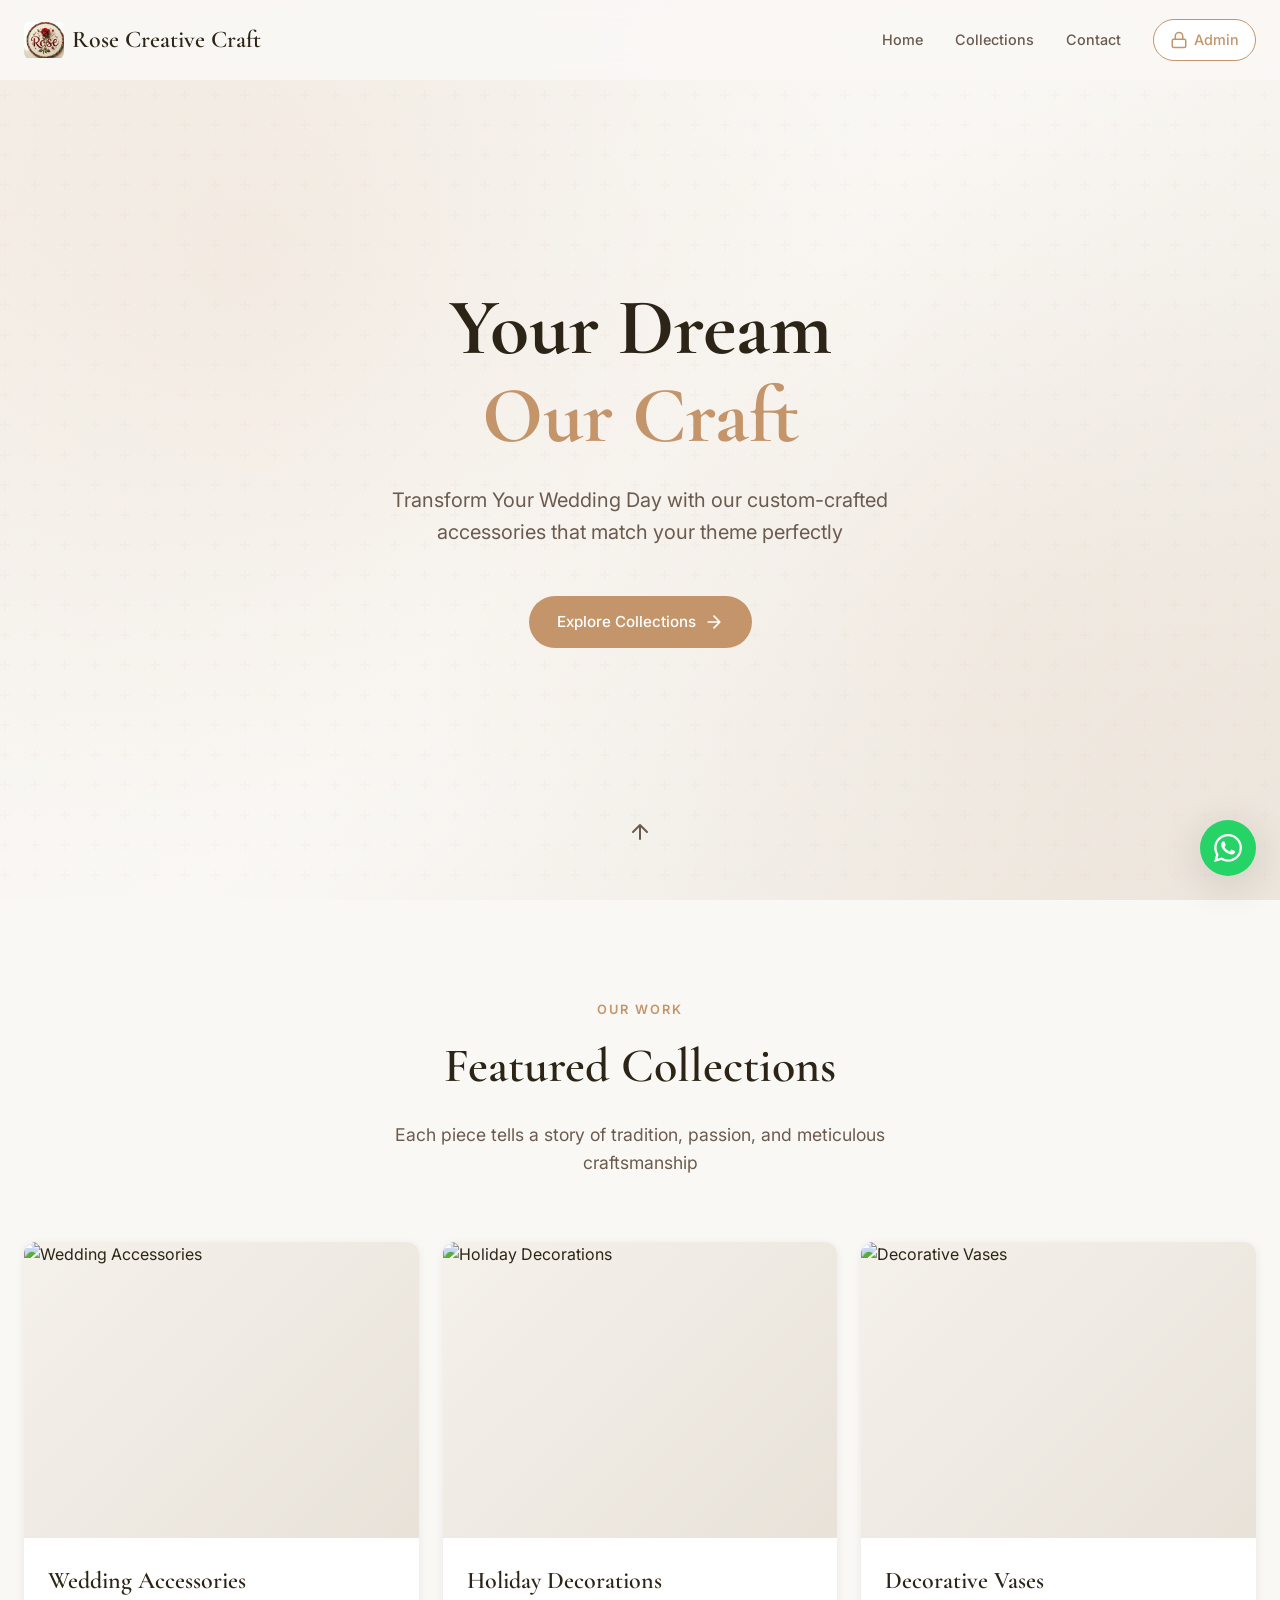
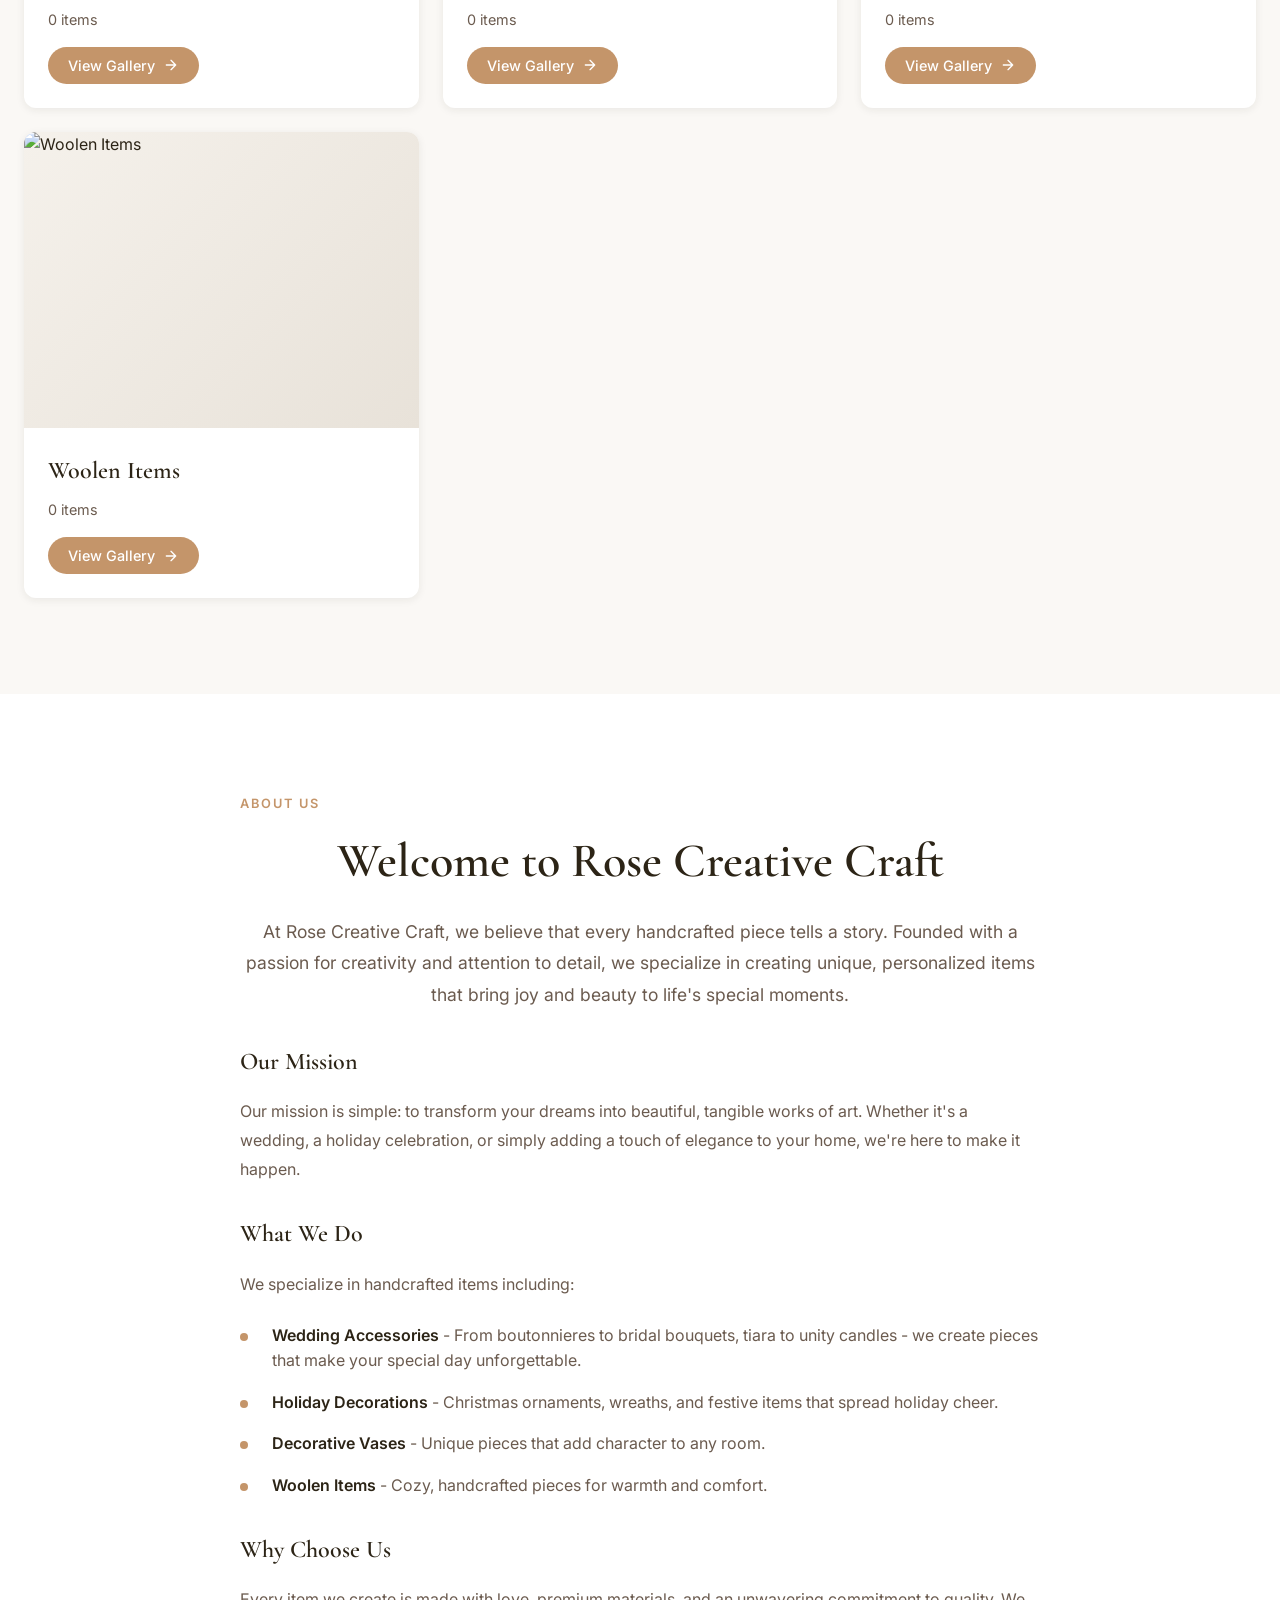
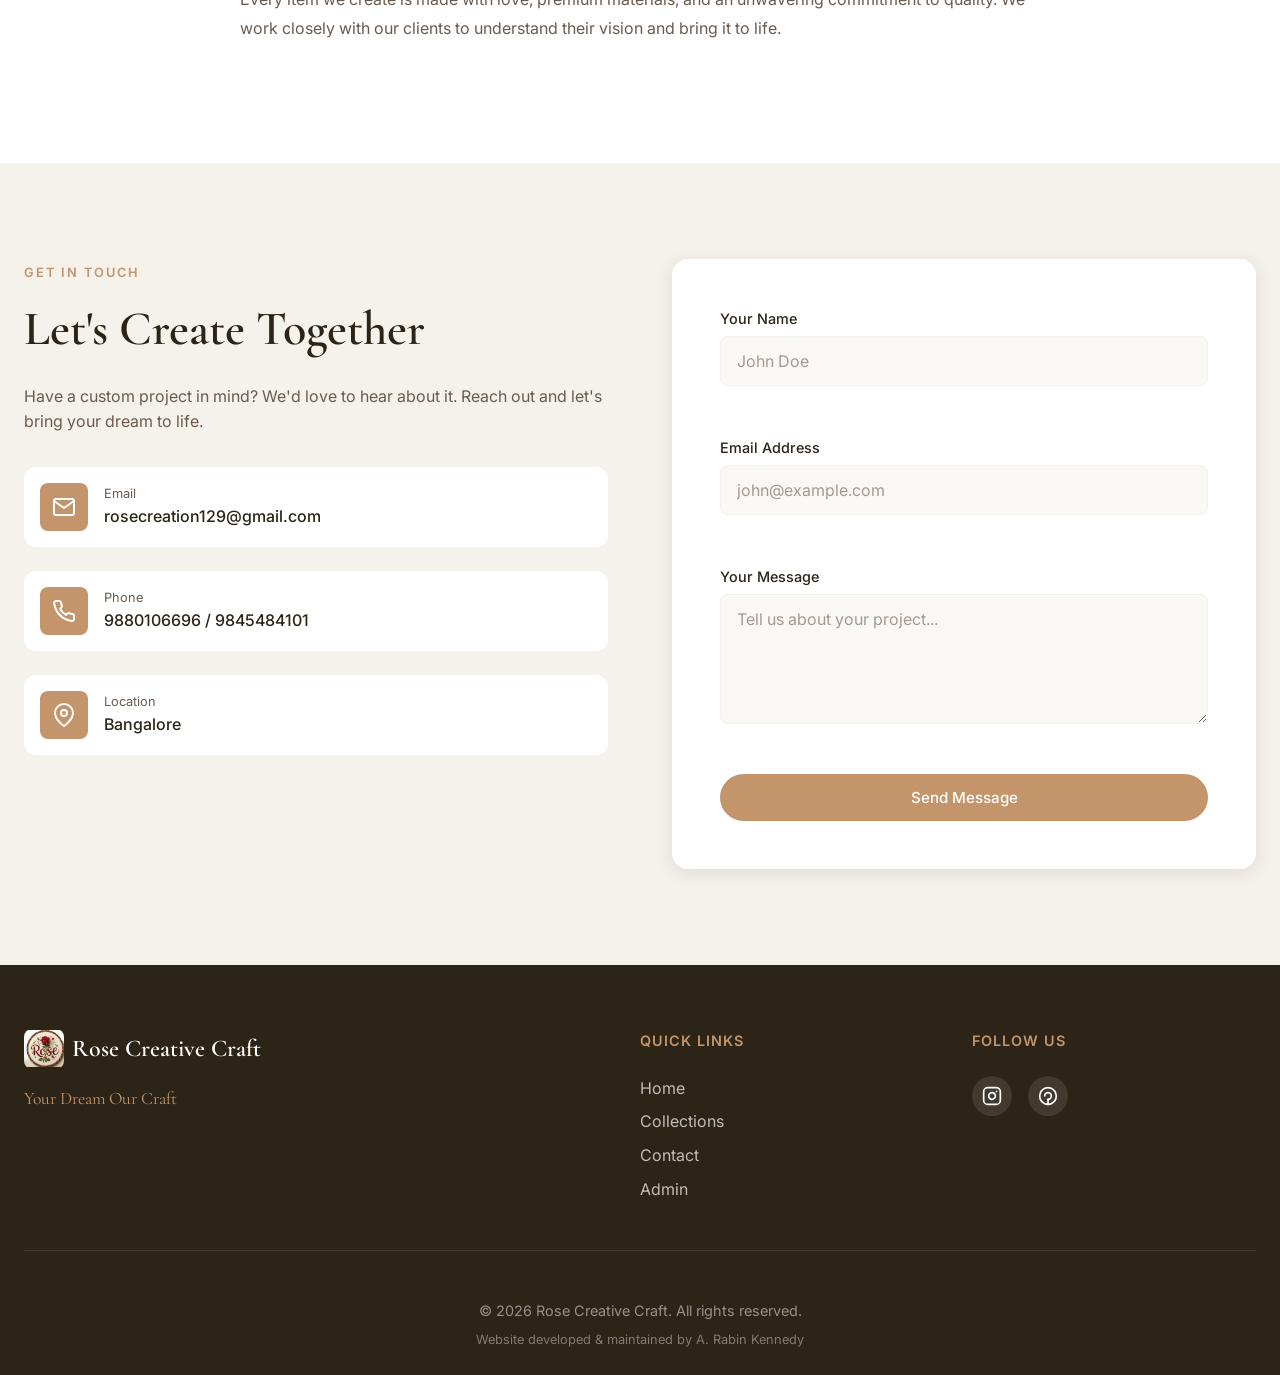
==== commit dccfa45e: "final commit" ====
--- a/index.html
+++ b/index.html
@@ -136,6 +136,17 @@
                                     <span class="contact-value">rosecreation129@gmail.com</span>
                                 </div>
                             </a>
+                            <a href="tel:+919880106696" class="contact-method">
+                                <div class="contact-icon">
+                                    <svg width="24" height="24" viewBox="0 0 24 24" fill="none" stroke="currentColor" stroke-width="2" stroke-linecap="round" stroke-linejoin="round">
+                                        <path d="M22 16.92v3a2 2 0 0 1-2.18 2 19.79 19.79 0 0 1-8.63-3.07 19.5 19.5 0 0 1-6-6 19.79 19.79 0 0 1-3.07-8.67A2 2 0 0 1 4.11 2h3a2 2 0 0 1 2 1.72 12.84 12.84 0 0 0 .7 2.81 2 2 0 0 1-.45 2.11L8.09 9.91a16 16 0 0 0 6 6l1.27-1.27a2 2 0 0 1 2.11-.45 12.84 12.84 0 0 0 2.81.7A2 2 0 0 1 22 16.92z"/>
+                                    </svg>
+                                </div>
+                                <div>
+                                    <span class="contact-label">Phone</span>
+                                    <span class="contact-value">9880106696 / 9845484101</span>
+                                </div>
+                            </a>
                             <a href="#" class="contact-method">
                                 <div class="contact-icon">
                                     <svg width="24" height="24" viewBox="0 0 24 24" fill="none" stroke="currentColor" stroke-width="2" stroke-linecap="round" stroke-linejoin="round">
@@ -212,7 +223,7 @@
                 <div class="footer-social">
                     <h4>Follow Us</h4>
                     <div class="social-links">
-                        <a href="#" aria-label="Instagram">
+                        <a href="https://instagram.com/rose.-creations" target="_blank" aria-label="Instagram">
                             <svg width="20" height="20" viewBox="0 0 24 24" fill="none" stroke="currentColor" stroke-width="2" stroke-linecap="round" stroke-linejoin="round">
                                 <rect x="2" y="2" width="20" height="20" rx="5" ry="5"/>
                                 <path d="M16 11.37A4 4 0 1 1 12.63 8 4 4 0 0 1 16 11.37z"/>
@@ -231,6 +242,7 @@
             </div>
             <div class="footer-bottom">
                 <p>&copy; 2026 Rose Creative Craft. All rights reserved.</p>
+                <p class="developer-credit">Website developed & maintained by A. Rabin Kennedy</p>
             </div>
         </div>
     </footer>
--- a/main.css
+++ b/main.css
@@ -924,6 +924,16 @@
     text-align: center;
     font-size: 0.9rem;
     color: rgba(255, 255, 255, 0.5);
+}
+
+.footer-bottom p {
+    margin: 0;
+}
+
+.developer-credit {
+    font-size: 0.8rem !important;
+    margin-top: 8px !important;
+    color: rgba(255, 255, 255, 0.4) !important;
 }
 
 .btn {
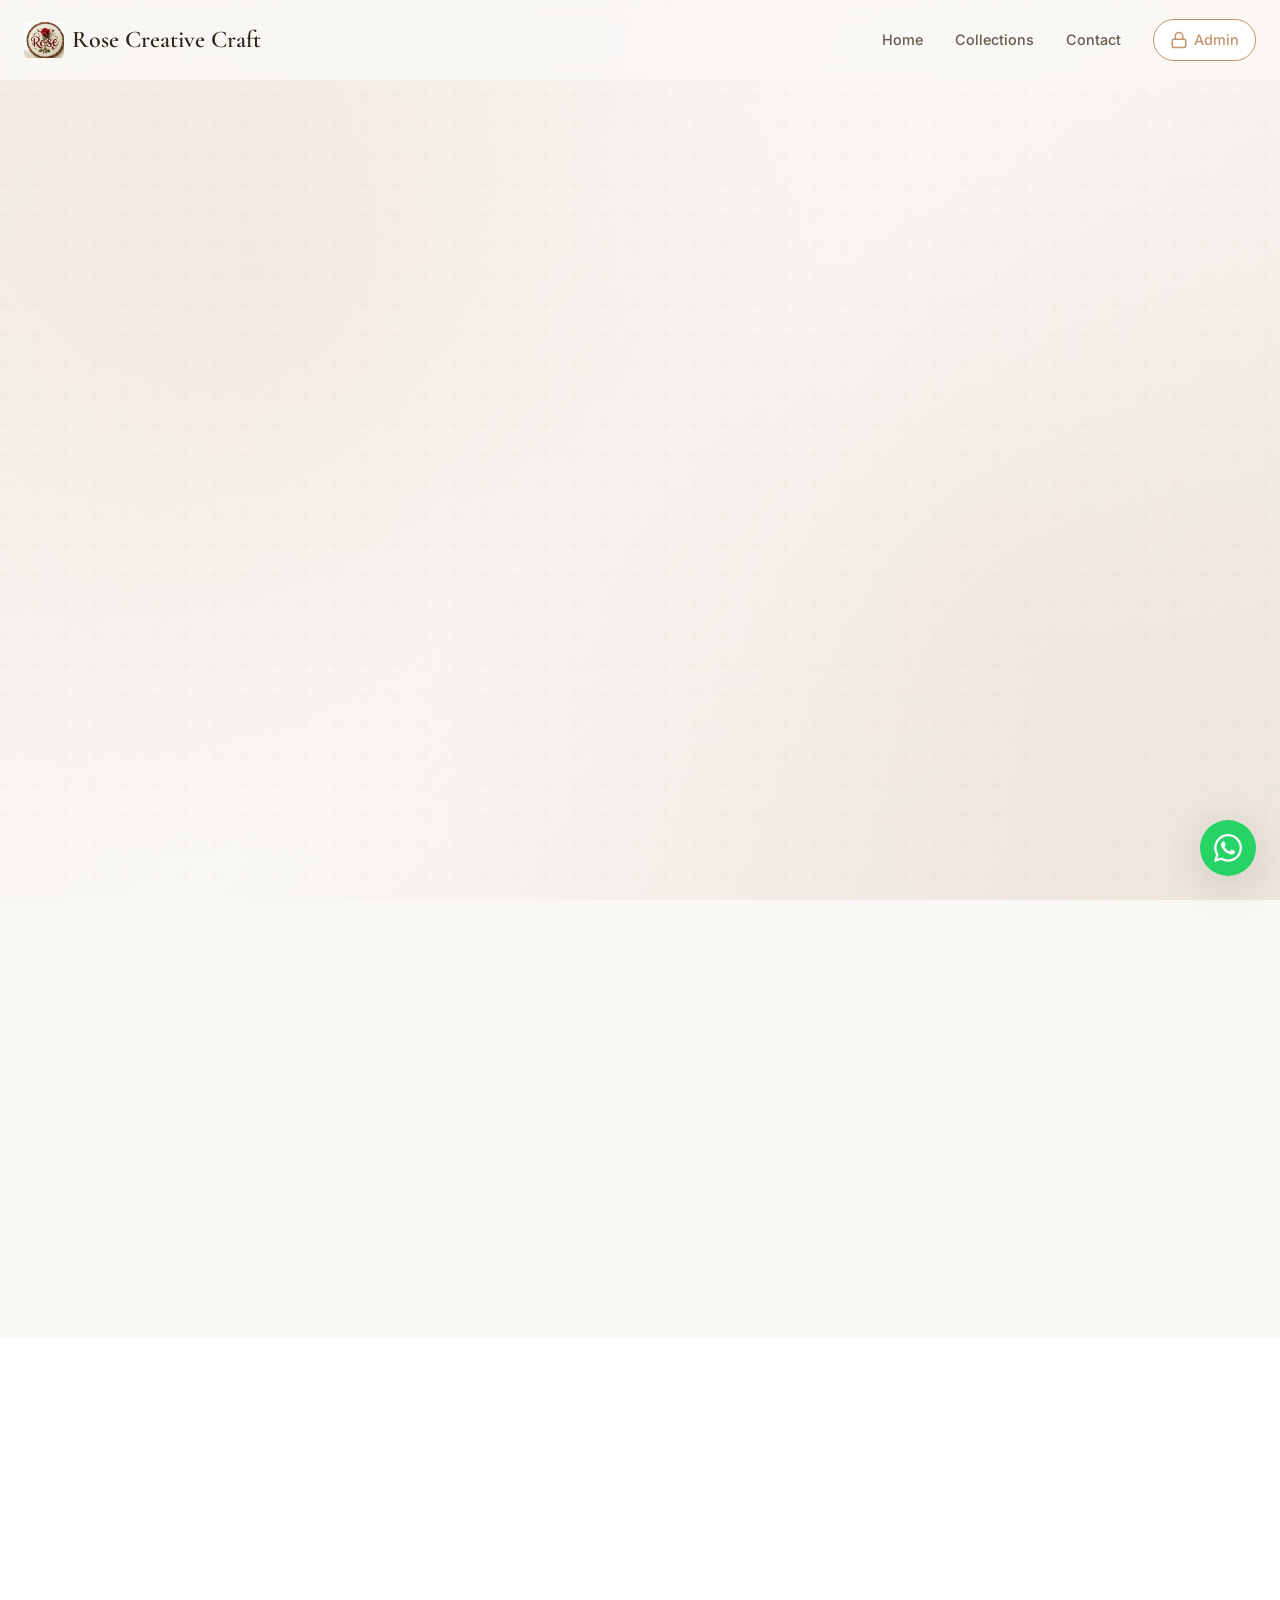
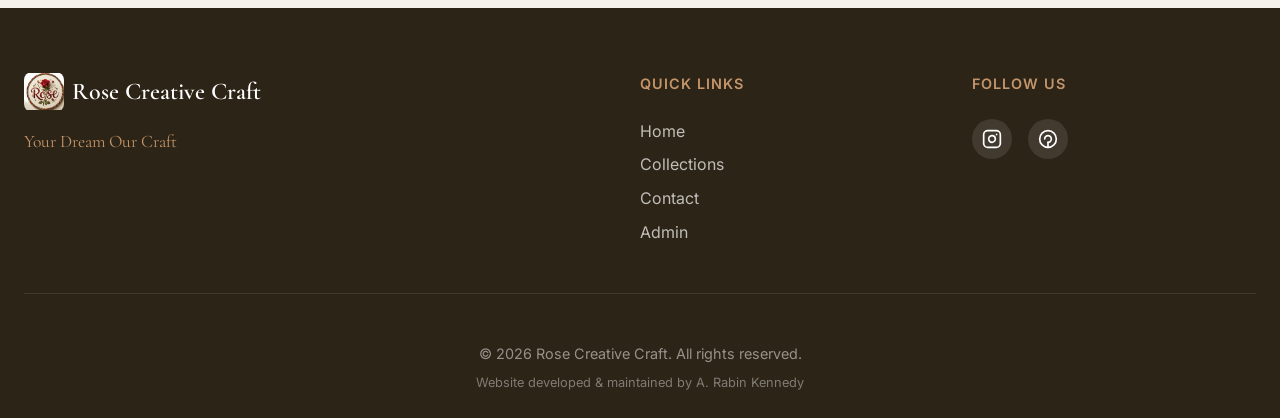
==== commit 7e7d011e: "final commit" ====
--- a/index.html
+++ b/index.html
@@ -12,6 +12,7 @@
     <!-- Firebase SDK -->
     <script src="https://www.gstatic.com/firebasejs/10.7.1/firebase-app-compat.js"></script>
     <script src="https://www.gstatic.com/firebasejs/10.7.1/firebase-firestore-compat.js"></script>
+    <script src="https://www.gstatic.com/firebasejs/10.7.1/firebase-storage-compat.js"></script>
 </head>
 <body>
     <header class="header" id="header">
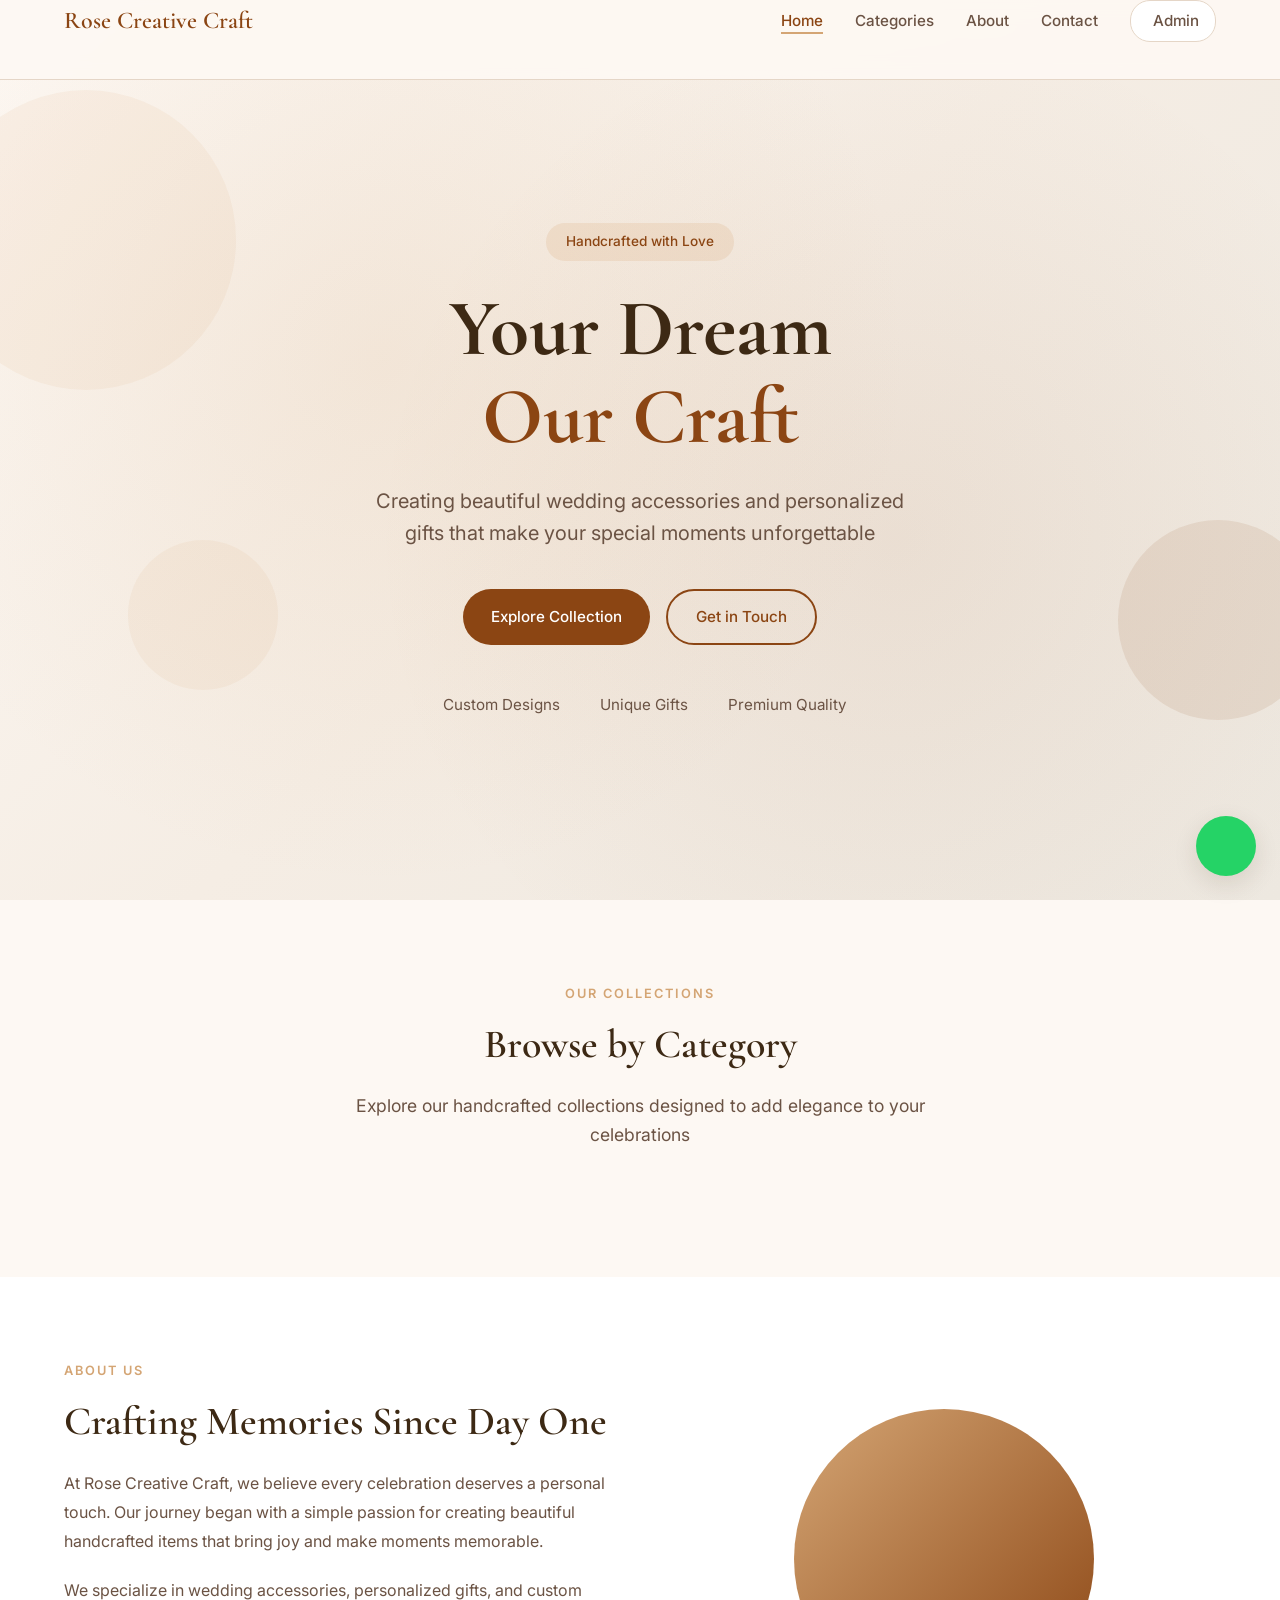
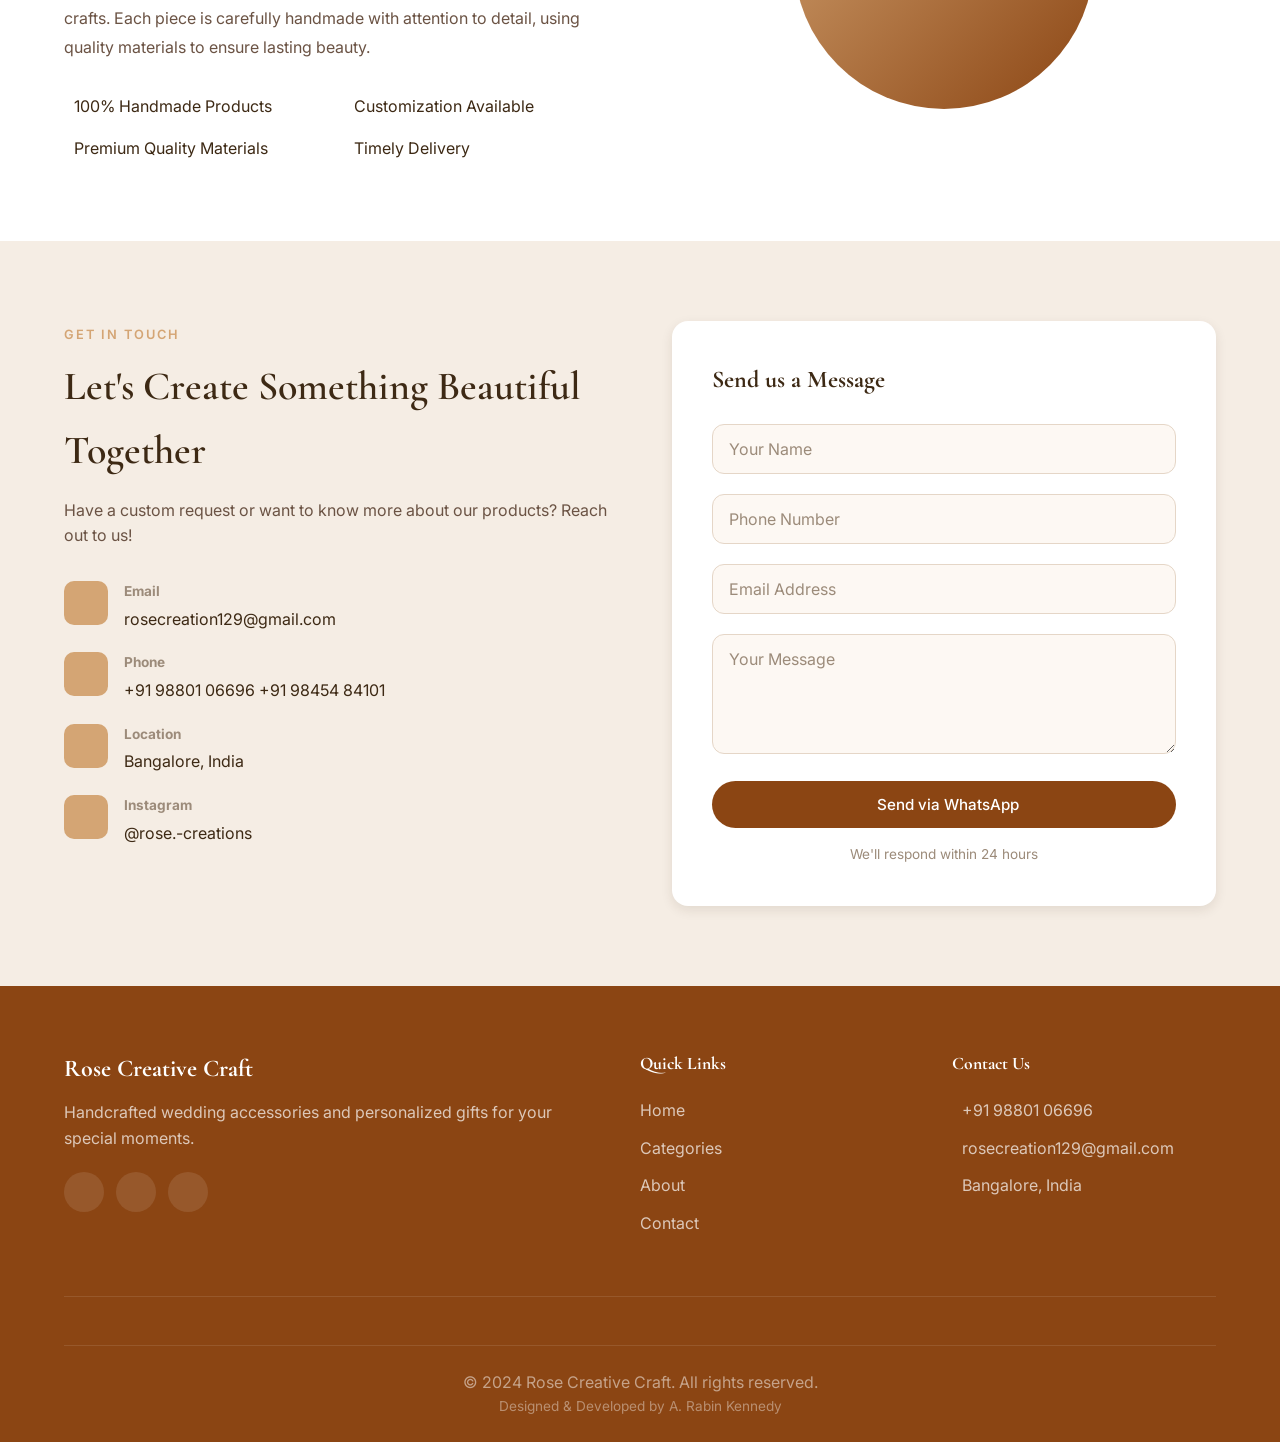
==== commit 3636a605: "new commit" ====
--- a/index.html
+++ b/index.html
@@ -3,200 +3,189 @@
 <head>
     <meta charset="UTF-8">
     <meta name="viewport" content="width=device-width, initial-scale=1.0">
-    <title>Rose Creative Craft | Your Dream Our Craft</title>
+    <meta name="description" content="Rose Creative Craft - Handcrafted wedding accessories, gift items, and custom crafts. Your Dream Our Craft.">
+    <title>Rose Creative Craft - Handcrafted Wedding Accessories & Crafts</title>
     <link rel="preconnect" href="https://fonts.googleapis.com">
     <link rel="preconnect" href="https://fonts.gstatic.com" crossorigin>
     <link href="https://fonts.googleapis.com/css2?family=Cormorant+Garamond:wght@400;500;600;700&family=Inter:wght@300;400;500;600&display=swap" rel="stylesheet">
+    <script src="https://cdnjs.cloudflare.com/ajax/libs/font-awesome/6.5.1/js/all.min.js"></script>
     <link rel="stylesheet" href="main.css">
-    
-    <!-- Firebase SDK -->
-    <script src="https://www.gstatic.com/firebasejs/10.7.1/firebase-app-compat.js"></script>
-    <script src="https://www.gstatic.com/firebasejs/10.7.1/firebase-firestore-compat.js"></script>
-    <script src="https://www.gstatic.com/firebasejs/10.7.1/firebase-storage-compat.js"></script>
 </head>
 <body>
-    <header class="header" id="header">
-        <div class="container header-inner">
-            <a href="#" class="logo" data-nav="home">
-                <img src="Untitled.png" alt="Rose Creative Craft Logo" class="logo-image">
-                <span class="logo-text">Rose Creative Craft</span>
-            </a>
-            <nav class="nav" id="nav">
-                <a href="#" class="nav-link" data-nav="home">Home</a>
-                <a href="#collections" class="nav-link">Collections</a>
-                <a href="#contact" class="nav-link">Contact</a>
-                <a href="admin.html" class="nav-link nav-admin">
-                    <svg width="18" height="18" viewBox="0 0 24 24" fill="none" stroke="currentColor" stroke-width="2" stroke-linecap="round" stroke-linejoin="round">
-                        <rect x="3" y="11" width="18" height="11" rx="2" ry="2"/>
-                        <path d="M7 11V7a5 5 0 0 1 10 0v4"/>
-                    </svg>
-                    Admin
+    <header class="header">
+        <div class="container">
+            <nav class="nav">
+                <a href="#" class="logo">
+                    <span class="logo-text">Rose Creative Craft</span>
                 </a>
+                <button class="nav-toggle" id="navToggle" aria-label="Toggle navigation">
+                    <span></span>
+                    <span></span>
+                    <span></span>
+                </button>
+                <ul class="nav-links" id="navLinks">
+                    <li><a href="#home" class="nav-link active">Home</a></li>
+                    <li><a href="#categories" class="nav-link">Categories</a></li>
+                    <li><a href="#about" class="nav-link">About</a></li>
+                    <li><a href="#contact" class="nav-link">Contact</a></li>
+                    <li><a href="admin.html" class="nav-link admin-link"><i class="fas fa-lock"></i> Admin</a></li>
+                </ul>
             </nav>
-            <button class="nav-toggle" id="navToggle" aria-label="Toggle navigation">
-                <span></span>
-                <span></span>
-                <span></span>
-            </button>
         </div>
     </header>
 
-    <main id="main">
-        <section class="hero" id="hero">
-            <div class="hero-bg">
-                <div class="hero-pattern"></div>
-            </div>
+    <main>
+        <section id="home" class="hero">
+            <div class="hero-bg"></div>
             <div class="hero-content">
-                <h1 class="hero-title" data-animate="fade-up">
-                    <span class="hero-tagline">Your Dream</span>
-                    <span class="hero-tagline accent">Our Craft</span>
-                </h1>
-                <p class="hero-subtitle" data-animate="fade-up" data-delay="200">
-                    Transform Your Wedding Day with our custom-crafted accessories that match your theme perfectly
-                </p>
-                <a href="#collections" class="btn btn-primary hero-btn" data-animate="fade-up" data-delay="400">
-                    Explore Collections
-                    <svg width="20" height="20" viewBox="0 0 24 24" fill="none" stroke="currentColor" stroke-width="2" stroke-linecap="round" stroke-linejoin="round">
-                        <path d="M5 12h14M12 5l7 7-7 7"/>
-                    </svg>
-                </a>
-            </div>
-            <div class="scroll-indicator" data-animate="fade-in" data-delay="800">
-                <svg width="24" height="24" viewBox="0 0 24 24" fill="none" stroke="currentColor" stroke-width="2" stroke-linecap="round" stroke-linejoin="round">
-                    <path d="M12 5v14M5 12l7 7 7-7"/>
-                </svg>
-            </div>
-        </section>
-
-        <section class="collections" id="collections">
-            <div class="container">
-                <div class="section-header" data-animate="fade-up">
-                    <span class="section-label">Our Work</span>
-                    <h2 class="section-title">Featured Collections</h2>
-                    <p class="section-desc">Each piece tells a story of tradition, passion, and meticulous craftsmanship</p>
+                <div class="hero-badge">Handcrafted with Love</div>
+                <h1 class="hero-title">Your Dream<br><span class="highlight">Our Craft</span></h1>
+                <p class="hero-subtitle">Creating beautiful wedding accessories and personalized gifts that make your special moments unforgettable</p>
+                <div class="hero-actions">
+                    <a href="#categories" class="btn btn-primary">Explore Collection</a>
+                    <a href="#contact" class="btn btn-outline">Get in Touch</a>
+                </div>
+                <div class="hero-features">
+                    <div class="feature">
+                        <i class="fas fa-heart"></i>
+                        <span>Custom Designs</span>
+                    </div>
+                    <div class="feature">
+                        <i class="fas fa-gift"></i>
+                        <span>Unique Gifts</span>
+                    </div>
+                    <div class="feature">
+                        <i class="fas fa-gem"></i>
+                        <span>Premium Quality</span>
+                    </div>
+                </div>
+            </div>
+            <div class="hero-decoration">
+                <div class="decoration decoration-1"></div>
+                <div class="decoration decoration-2"></div>
+                <div class="decoration decoration-3"></div>
+            </div>
+        </section>
+
+        <section id="categories" class="categories">
+            <div class="container">
+                <div class="section-header">
+                    <span class="section-tag">Our Collections</span>
+                    <h2 class="section-title">Browse by Category</h2>
+                    <p class="section-subtitle">Explore our handcrafted collections designed to add elegance to your celebrations</p>
                 </div>
                 <div class="categories-grid" id="categoriesGrid">
                 </div>
-                <div class="empty-state" id="emptyState" style="display: none;">
-                    <svg width="64" height="64" viewBox="0 0 24 24" fill="none" stroke="currentColor" stroke-width="1.5" stroke-linecap="round" stroke-linejoin="round">
-                        <path d="M22 19a2 2 0 0 1-2 2H4a2 2 0 0 1-2-2V5a2 2 0 0 1 2-2h5l2 3h9a2 2 0 0 1 2 2z"/>
-                        <line x1="12" y1="11" x2="12" y2="17"/>
-                        <line x1="9" y1="14" x2="15" y2="14"/>
-                    </svg>
-                    <h3>No Collections Yet</h3>
-                    <p>Visit the admin dashboard to add your first category</p>
-                    <a href="admin.html" class="btn btn-primary">Go to Admin</a>
-                </div>
-            </div>
-        </section>
-
-        <section class="about" id="about">
-            <div class="container">
-                <div class="about-grid">
-                    <div class="about-content full-width" data-animate="fade-up">
-                        <span class="section-label">About Us</span>
-                        <h2 class="section-title">Welcome to Rose Creative Craft</h2>
-                        <p class="about-intro">At Rose Creative Craft, we believe that every handcrafted piece tells a story. Founded with a passion for creativity and attention to detail, we specialize in creating unique, personalized items that bring joy and beauty to life's special moments.</p>
-                        
-                        <h3 class="about-heading">Our Mission</h3>
-                        <p>Our mission is simple: to transform your dreams into beautiful, tangible works of art. Whether it's a wedding, a holiday celebration, or simply adding a touch of elegance to your home, we're here to make it happen.</p>
-                        
-                        <h3 class="about-heading">What We Do</h3>
-                        <p>We specialize in handcrafted items including:</p>
-                        <ul class="about-list">
-                            <li><strong>Wedding Accessories</strong> - From boutonnieres to bridal bouquets, tiara to unity candles - we create pieces that make your special day unforgettable.</li>
-                            <li><strong>Holiday Decorations</strong> - Christmas ornaments, wreaths, and festive items that spread holiday cheer.</li>
-                            <li><strong>Decorative Vases</strong> - Unique pieces that add character to any room.</li>
-                            <li><strong>Woolen Items</strong> - Cozy, handcrafted pieces for warmth and comfort.</li>
-                        </ul>
-                        
-                        <h3 class="about-heading">Why Choose Us</h3>
-                        <p>Every item we create is made with love, premium materials, and an unwavering commitment to quality. We work closely with our clients to understand their vision and bring it to life.</p>
-                    </div>
-                </div>
-            </div>
-        </section>
-
-        <section class="contact" id="contact">
-            <div class="container">
-                <div class="contact-grid">
-                    <div class="contact-info" data-animate="fade-up">
-                        <span class="section-label">Get in Touch</span>
-                        <h2 class="section-title">Let's Create Together</h2>
-                        <p>Have a custom project in mind? We'd love to hear about it. Reach out and let's bring your dream to life.</p>
-                        <div class="contact-methods">
-                            <a href="mailto:rosecreation129@gmail.com" class="contact-method">
-                                <div class="contact-icon">
-                                    <svg width="24" height="24" viewBox="0 0 24 24" fill="none" stroke="currentColor" stroke-width="2" stroke-linecap="round" stroke-linejoin="round">
-                                        <path d="M4 4h16c1.1 0 2 .9 2 2v12c0 1.1-.9 2-2 2H4c-1.1 0-2-.9-2-2V6c0-1.1.9-2 2-2z"/>
-                                        <polyline points="22,6 12,13 2,6"/>
-                                    </svg>
-                                </div>
-                                <div>
-                                    <span class="contact-label">Email</span>
-                                    <span class="contact-value">rosecreation129@gmail.com</span>
-                                </div>
-                            </a>
-                            <a href="tel:+919880106696" class="contact-method">
-                                <div class="contact-icon">
-                                    <svg width="24" height="24" viewBox="0 0 24 24" fill="none" stroke="currentColor" stroke-width="2" stroke-linecap="round" stroke-linejoin="round">
-                                        <path d="M22 16.92v3a2 2 0 0 1-2.18 2 19.79 19.79 0 0 1-8.63-3.07 19.5 19.5 0 0 1-6-6 19.79 19.79 0 0 1-3.07-8.67A2 2 0 0 1 4.11 2h3a2 2 0 0 1 2 1.72 12.84 12.84 0 0 0 .7 2.81 2 2 0 0 1-.45 2.11L8.09 9.91a16 16 0 0 0 6 6l1.27-1.27a2 2 0 0 1 2.11-.45 12.84 12.84 0 0 0 2.81.7A2 2 0 0 1 22 16.92z"/>
-                                    </svg>
-                                </div>
-                                <div>
-                                    <span class="contact-label">Phone</span>
-                                    <span class="contact-value">9880106696 / 9845484101</span>
-                                </div>
-                            </a>
-                            <a href="#" class="contact-method">
-                                <div class="contact-icon">
-                                    <svg width="24" height="24" viewBox="0 0 24 24" fill="none" stroke="currentColor" stroke-width="2" stroke-linecap="round" stroke-linejoin="round">
-                                        <path d="M21 10c0 7-9 13-9 13s-9-6-9-13a9 9 0 0 1 18 0z"/>
-                                        <circle cx="12" cy="10" r="3"/>
-                                    </svg>
-                                </div>
-                                <div>
-                                    <span class="contact-label">Location</span>
-                                    <span class="contact-value">Bangalore</span>
-                                </div>
-                            </a>
-                        </div>
-                    </div>
-                    <div class="contact-form-wrapper" data-animate="fade-up" data-delay="200">
-                        <form class="contact-form" id="contactForm">
-                            <div class="form-group">
-                                <label for="name">Your Name</label>
-                                <input type="text" id="name" name="name" required placeholder="John Doe">
-                                <span class="form-error"></span>
-                            </div>
-                            <div class="form-group">
-                                <label for="email">Email Address</label>
-                                <input type="email" id="email" name="email" required placeholder="john@example.com">
-                                <span class="form-error"></span>
-                            </div>
-                            <div class="form-group">
-                                <label for="message">Your Message</label>
-                                <textarea id="message" name="message" rows="5" required placeholder="Tell us about your project..."></textarea>
-                                <span class="form-error"></span>
-                            </div>
-                            <button type="submit" class="btn btn-primary btn-full">
-                                <span class="btn-text">Send Message</span>
-                                <span class="btn-loading">
-                                    <svg class="spinner" width="20" height="20" viewBox="0 0 24 24">
-                                        <circle cx="12" cy="12" r="10" stroke="currentColor" stroke-width="3" fill="none" stroke-dasharray="31.4 31.4"/>
-                                    </svg>
-                                </span>
-                            </button>
-                        </form>
-                        <div class="form-success" id="formSuccess">
-                            <svg width="48" height="48" viewBox="0 0 24 24" fill="none" stroke="currentColor" stroke-width="2" stroke-linecap="round" stroke-linejoin="round">
-                                <path d="M22 11.08V12a10 10 0 1 1-5.93-9.14"/>
-                                <polyline points="22 4 12 14.01 9 11.01"/>
-                            </svg>
-                            <h3>Message Sent!</h3>
-                            <p>Thank you for reaching out. We'll get back to you soon.</p>
-                        </div>
-                    </div>
+            </div>
+        </section>
+
+        <section id="gallery" class="gallery" style="display: none;">
+            <div class="container">
+                <div class="gallery-header">
+                    <button class="btn btn-back" id="backToCategories">
+                        <i class="fas fa-arrow-left"></i> Back to Categories
+                    </button>
+                    <h2 class="gallery-title" id="galleryTitle"></h2>
+                </div>
+                <div class="gallery-grid" id="galleryGrid">
+                </div>
+            </div>
+        </section>
+
+        <section id="about" class="about">
+            <div class="container">
+                <div class="about-content">
+                    <div class="about-text">
+                        <span class="section-tag">About Us</span>
+                        <h2 class="section-title">Crafting Memories Since Day One</h2>
+                        <p>At Rose Creative Craft, we believe every celebration deserves a personal touch. Our journey began with a simple passion for creating beautiful handcrafted items that bring joy and make moments memorable.</p>
+                        <p>We specialize in wedding accessories, personalized gifts, and custom crafts. Each piece is carefully handmade with attention to detail, using quality materials to ensure lasting beauty.</p>
+                        <div class="about-features">
+                            <div class="about-feature">
+                                <i class="fas fa-check-circle"></i>
+                                <span>100% Handmade Products</span>
+                            </div>
+                            <div class="about-feature">
+                                <i class="fas fa-check-circle"></i>
+                                <span>Customization Available</span>
+                            </div>
+                            <div class="about-feature">
+                                <i class="fas fa-check-circle"></i>
+                                <span>Premium Quality Materials</span>
+                            </div>
+                            <div class="about-feature">
+                                <i class="fas fa-check-circle"></i>
+                                <span>Timely Delivery</span>
+                            </div>
+                        </div>
+                    </div>
+                    <div class="about-image">
+                        <div class="about-image-frame">
+                            <i class="fas fa-palette"></i>
+                        </div>
+                    </div>
+                </div>
+            </div>
+        </section>
+
+        <section id="contact" class="contact">
+            <div class="container">
+                <div class="contact-wrapper">
+                    <div class="contact-info">
+                        <span class="section-tag">Get in Touch</span>
+                        <h2 class="section-title">Let's Create Something Beautiful Together</h2>
+                        <p>Have a custom request or want to know more about our products? Reach out to us!</p>
+                        <div class="contact-details">
+                            <div class="contact-item">
+                                <i class="fas fa-envelope"></i>
+                                <div>
+                                    <strong>Email</strong>
+                                    <a href="mailto:rosecreation129@gmail.com">rosecreation129@gmail.com</a>
+                                </div>
+                            </div>
+                            <div class="contact-item">
+                                <i class="fas fa-phone"></i>
+                                <div>
+                                    <strong>Phone</strong>
+                                    <a href="tel:+919880106696">+91 98801 06696</a>
+                                    <a href="tel:+919845484101">+91 98454 84101</a>
+                                </div>
+                            </div>
+                            <div class="contact-item">
+                                <i class="fas fa-map-marker-alt"></i>
+                                <div>
+                                    <strong>Location</strong>
+                                    <span>Bangalore, India</span>
+                                </div>
+                            </div>
+                            <div class="contact-item">
+                                <i class="fab fa-instagram"></i>
+                                <div>
+                                    <strong>Instagram</strong>
+                                    <a href="https://instagram.com/rose.-creations" target="_blank">@rose.-creations</a>
+                                </div>
+                            </div>
+                        </div>
+                    </div>
+                    <form class="contact-form" id="contactForm">
+                        <h3>Send us a Message</h3>
+                        <div class="form-group">
+                            <input type="text" name="name" placeholder="Your Name" required>
+                        </div>
+                        <div class="form-group">
+                            <input type="tel" name="phone" placeholder="Phone Number" required>
+                        </div>
+                        <div class="form-group">
+                            <input type="email" name="email" placeholder="Email Address" required>
+                        </div>
+                        <div class="form-group">
+                            <textarea name="message" placeholder="Your Message" rows="4" required></textarea>
+                        </div>
+                        <button type="submit" class="btn btn-primary btn-full">
+                            <i class="fab fa-whatsapp"></i> Send via WhatsApp
+                        </button>
+                        <p class="form-note">We'll respond within 24 hours</p>
+                    </form>
                 </div>
             </div>
         </section>
@@ -204,83 +193,70 @@
 
     <footer class="footer">
         <div class="container">
-            <div class="footer-grid">
+            <div class="footer-content">
                 <div class="footer-brand">
-                    <a href="#" class="logo">
-                        <img src="Untitled.png" alt="Rose Creative Craft Logo" class="logo-image">
-                        <span class="logo-text">Rose Creative Craft</span>
-                    </a>
-                    <p class="footer-tagline">Your Dream Our Craft</p>
+                    <h3>Rose Creative Craft</h3>
+                    <p>Handcrafted wedding accessories and personalized gifts for your special moments.</p>
+                    <div class="footer-social">
+                        <a href="https://instagram.com/rose.-creations" target="_blank" aria-label="Instagram">
+                            <i class="fab fa-instagram"></i>
+                        </a>
+                        <a href="https://wa.me/919880106696" target="_blank" aria-label="WhatsApp">
+                            <i class="fab fa-whatsapp"></i>
+                        </a>
+                        <a href="mailto:rosecreation129@gmail.com" aria-label="Email">
+                            <i class="fas fa-envelope"></i>
+                        </a>
+                    </div>
                 </div>
                 <div class="footer-links">
                     <h4>Quick Links</h4>
-                    <nav>
-                        <a href="#">Home</a>
-                        <a href="#collections">Collections</a>
-                        <a href="#contact">Contact</a>
-                        <a href="admin.html">Admin</a>
-                    </nav>
-                </div>
-                <div class="footer-social">
-                    <h4>Follow Us</h4>
-                    <div class="social-links">
-                        <a href="https://instagram.com/rose.-creations" target="_blank" aria-label="Instagram">
-                            <svg width="20" height="20" viewBox="0 0 24 24" fill="none" stroke="currentColor" stroke-width="2" stroke-linecap="round" stroke-linejoin="round">
-                                <rect x="2" y="2" width="20" height="20" rx="5" ry="5"/>
-                                <path d="M16 11.37A4 4 0 1 1 12.63 8 4 4 0 0 1 16 11.37z"/>
-                                <line x1="17.5" y1="6.5" x2="17.51" y2="6.5"/>
-                            </svg>
-                        </a>
-                        <a href="#" aria-label="Pinterest">
-                            <svg width="20" height="20" viewBox="0 0 24 24" fill="none" stroke="currentColor" stroke-width="2" stroke-linecap="round" stroke-linejoin="round">
-                                <circle cx="12" cy="12" r="10"/>
-                                <path d="M8 12c0-2.2 1.8-4 4-4s4 1.8 4 4-1.8 4-4 4"/>
-                                <path d="M12 16v6"/>
-                            </svg>
-                        </a>
-                    </div>
+                    <ul>
+                        <li><a href="#home">Home</a></li>
+                        <li><a href="#categories">Categories</a></li>
+                        <li><a href="#about">About</a></li>
+                        <li><a href="#contact">Contact</a></li>
+                    </ul>
+                </div>
+                <div class="footer-contact">
+                    <h4>Contact Us</h4>
+                    <p><i class="fas fa-phone"></i> +91 98801 06696</p>
+                    <p><i class="fas fa-envelope"></i> rosecreation129@gmail.com</p>
+                    <p><i class="fas fa-map-marker-alt"></i> Bangalore, India</p>
                 </div>
             </div>
             <div class="footer-bottom">
-                <p>&copy; 2026 Rose Creative Craft. All rights reserved.</p>
-                <p class="developer-credit">Website developed & maintained by A. Rabin Kennedy</p>
+                <p>&copy; 2024 Rose Creative Craft. All rights reserved.</p>
+                <p class="developer-credit">Designed & Developed by A. Rabin Kennedy</p>
             </div>
         </div>
     </footer>
 
-    <a href="https://wa.me/919880106696?text=Hi!%20I'm%20interested%20in%20your%20handcrafted%20items" class="whatsapp-fab" id="whatsappFab" target="_blank" rel="noopener noreferrer" aria-label="Chat on WhatsApp">
-        <svg width="28" height="28" viewBox="0 0 24 24" fill="currentColor">
-            <path d="M17.472 14.382c-.297-.149-1.758-.867-2.03-.967-.273-.099-.471-.148-.67.15-.197.297-.767.966-.94 1.164-.173.199-.347.223-.644.075-.297-.15-1.255-.463-2.39-1.475-.883-.788-1.48-1.761-1.653-2.059-.173-.297-.018-.458.13-.606.134-.133.298-.347.446-.52.149-.174.198-.298.298-.497.099-.198.05-.371-.025-.52-.075-.149-.669-1.612-.916-2.207-.242-.579-.487-.5-.669-.51-.173-.008-.371-.01-.57-.01-.198 0-.52.074-.792.372-.272.297-1.04 1.016-1.04 2.479 0 1.462 1.065 2.875 1.213 3.074.149.198 2.096 3.2 5.077 4.487.709.306 1.262.489 1.694.625.712.227 1.36.195 1.871.118.571-.085 1.758-.719 2.006-1.413.248-.694.248-1.289.173-1.413-.074-.124-.272-.198-.57-.347m-5.421 7.403h-.004a9.87 9.87 0 01-5.031-1.378l-.361-.214-3.741.982.998-3.648-.235-.374a9.86 9.86 0 01-1.51-5.26c.001-5.45 4.436-9.884 9.888-9.884 2.64 0 5.122 1.03 6.988 2.898a9.825 9.825 0 012.893 6.994c-.003 5.45-4.437 9.884-9.885 9.884m8.413-18.297A11.815 11.815 0 0012.05 0C5.495 0 .16 5.335.157 11.892c0 2.096.547 4.142 1.588 5.945L.057 24l6.305-1.654a11.882 11.882 0 005.683 1.448h.005c6.554 0 11.89-5.335 11.893-11.893a11.821 11.821 0 00-3.48-8.413z"/>
-        </svg>
+    <a href="https://wa.me/919880106696?text=Hi! I'm interested in your handcrafted products." class="whatsapp-float" target="_blank" aria-label="Chat on WhatsApp">
+        <i class="fab fa-whatsapp"></i>
+        <span class="whatsapp-tooltip">Chat with us!</span>
     </a>
 
     <div class="lightbox" id="lightbox">
-        <button class="lightbox-close" aria-label="Close lightbox">
-            <svg width="24" height="24" viewBox="0 0 24 24" fill="none" stroke="currentColor" stroke-width="2" stroke-linecap="round" stroke-linejoin="round">
-                <line x1="18" y1="6" x2="6" y2="18"/>
-                <line x1="6" y1="6" x2="18" y2="18"/>
-            </svg>
-        </button>
-        <button class="lightbox-nav lightbox-prev" aria-label="Previous image">
-            <svg width="32" height="32" viewBox="0 0 24 24" fill="none" stroke="currentColor" stroke-width="2" stroke-linecap="round" stroke-linejoin="round">
-                <polyline points="15 18 9 12 15 6"/>
-            </svg>
-        </button>
-        <button class="lightbox-nav lightbox-next" aria-label="Next image">
-            <svg width="32" height="32" viewBox="0 0 24 24" fill="none" stroke="currentColor" stroke-width="2" stroke-linecap="round" stroke-linejoin="round">
-                <polyline points="9 18 15 12 9 6"/>
-            </svg>
-        </button>
+        <button class="lightbox-close" id="lightboxClose">&times;</button>
+        <button class="lightbox-nav lightbox-prev" id="lightboxPrev"><i class="fas fa-chevron-left"></i></button>
+        <button class="lightbox-nav lightbox-next" id="lightboxNext"><i class="fas fa-chevron-right"></i></button>
         <div class="lightbox-content">
-            <img src="" alt="" class="lightbox-image">
+            <img src="" alt="" id="lightboxImage">
+        </div>
+        <div class="lightbox-counter">
+            <span id="lightboxCounter">1 / 10</span>
         </div>
     </div>
 
-    <div class="toast-container" id="toastContainer"></div>
-
+    <div id="toastContainer" class="toast-container"></div>
+
+    <script src="https://www.gstatic.com/firebasejs/9.23.0/firebase-app-compat.js"></script>
+    <script src="https://www.gstatic.com/firebasejs/9.23.0/firebase-firestore-compat.js"></script>
+    <script src="https://www.gstatic.com/firebasejs/9.23.0/firebase-storage-compat.js"></script>
     <script src="firebase-config.js"></script>
     <script src="storage.js"></script>
+    <script src="gallery.js"></script>
     <script src="app.js"></script>
-    <script src="gallery.js"></script>
 </body>
 </html>
--- a/main.css
+++ b/main.css
@@ -1,41 +1,27 @@
 :root {
-    --color-primary: #2C2416;
-    --color-secondary: #6B5B4F;
-    --color-accent: #C4956A;
-    --color-accent-dark: #A67B52;
-    --color-bg: #FAF8F5;
+    --color-primary: #8B4513;
+    --color-primary-light: #A0522D;
+    --color-primary-dark: #6B3410;
+    --color-accent: #D4A574;
+    --color-accent-light: #E8C9A0;
+    --color-bg: #FDF8F3;
     --color-surface: #FFFFFF;
-    --color-surface-alt: #F5F1EB;
-    --color-success: #5D7E5F;
-    --color-error: #B85450;
-    
+    --color-surface-alt: #F5EDE4;
+    --color-text: #3D2914;
+    --color-text-light: #6B5344;
+    --color-text-muted: #9C8B7A;
+    --color-border: #E5D6C7;
+    --color-success: #52C41A;
+    --color-error: #FF4D4F;
     --font-heading: 'Cormorant Garamond', Georgia, serif;
-    --font-body: 'Inter', -apple-system, BlinkMacSystemFont, sans-serif;
-    
-    --space-xs: 8px;
-    --space-sm: 16px;
-    --space-md: 24px;
-    --space-lg: 32px;
-    --space-xl: 48px;
-    --space-2xl: 64px;
-    --space-3xl: 96px;
-    
+    --font-body: 'Inter', -apple-system, sans-serif;
+    --shadow-sm: 0 1px 3px rgba(61, 41, 20, 0.08);
+    --shadow-md: 0 4px 12px rgba(61, 41, 20, 0.1);
+    --shadow-lg: 0 8px 24px rgba(61, 41, 20, 0.12);
     --radius-sm: 8px;
     --radius-md: 12px;
     --radius-lg: 16px;
-    --radius-full: 9999px;
-    
-    --shadow-sm: 0 2px 8px rgba(44, 36, 22, 0.08);
-    --shadow-md: 0 4px 20px rgba(44, 36, 22, 0.1);
-    --shadow-lg: 0 8px 40px rgba(44, 36, 22, 0.15);
-    --shadow-hover: 0 12px 48px rgba(44, 36, 22, 0.18);
-    
-    --transition-fast: 150ms ease;
-    --transition-base: 300ms cubic-bezier(0.4, 0, 0.2, 1);
-    --transition-slow: 500ms cubic-bezier(0.4, 0, 0.2, 1);
-    
     --header-height: 80px;
-    --container-max: 1400px;
 }
 
 *, *::before, *::after {
@@ -52,10 +38,9 @@
     font-family: var(--font-body);
     font-size: 16px;
     line-height: 1.6;
-    color: var(--color-primary);
+    color: var(--color-text);
     background-color: var(--color-bg);
     -webkit-font-smoothing: antialiased;
-    -moz-osx-font-smoothing: grayscale;
     overflow-x: hidden;
 }
 
@@ -84,85 +69,14 @@
 
 .container {
     width: 100%;
-    max-width: var(--container-max);
+    max-width: 1200px;
     margin: 0 auto;
-    padding: 0 var(--space-md);
-}
-
-::selection {
-    background: var(--color-accent);
-    color: var(--color-surface);
-}
-
-::-webkit-scrollbar {
-    width: 10px;
-}
-
-::-webkit-scrollbar-track {
-    background: var(--color-surface-alt);
-}
-
-::-webkit-scrollbar-thumb {
-    background: var(--color-secondary);
-    border-radius: var(--radius-full);
-}
-
-::-webkit-scrollbar-thumb:hover {
-    background: var(--color-primary);
-}
-
-@keyframes fadeIn {
-    from { opacity: 0; }
-    to { opacity: 1; }
+    padding: 0 24px;
 }
 
 @keyframes fadeUp {
-    from {
-        opacity: 0;
-        transform: translateY(30px);
-    }
-    to {
-        opacity: 1;
-        transform: translateY(0);
-    }
-}
-
-@keyframes fadeDown {
-    from {
-        opacity: 0;
-        transform: translateY(-20px);
-    }
-    to {
-        opacity: 1;
-        transform: translateY(0);
-    }
-}
-
-@keyframes scaleIn {
-    from {
-        opacity: 0;
-        transform: scale(0.95);
-    }
-    to {
-        opacity: 1;
-        transform: scale(1);
-    }
-}
-
-@keyframes bounce {
-    0%, 20%, 50%, 80%, 100% { transform: translateY(0); }
-    40% { transform: translateY(-10px); }
-    60% { transform: translateY(-5px); }
-}
-
-@keyframes spin {
-    from { transform: rotate(0deg); }
-    to { transform: rotate(360deg); }
-}
-
-@keyframes shimmer {
-    0% { background-position: -200% 0; }
-    100% { background-position: 200% 0; }
+    from { opacity: 0; transform: translateY(30px); }
+    to { opacity: 1; transform: translateY(0); }
 }
 
 @keyframes float {
@@ -170,33 +84,10 @@
     50% { transform: translateY(-10px); }
 }
 
-[data-animate] {
-    opacity: 0;
-}
-
-[data-animate].animated {
-    animation-duration: 0.6s;
-    animation-fill-mode: forwards;
-    animation-timing-function: ease-out;
-}
-
-[data-animate="fade-up"].animated {
-    animation-name: fadeUp;
-}
-
-[data-animate="fade-in"].animated {
-    animation-name: fadeIn;
-}
-
-[data-animate="scale-in"].animated {
-    animation-name: scaleIn;
-}
-
-[data-delay="100"] { animation-delay: 100ms; }
-[data-delay="200"] { animation-delay: 200ms; }
-[data-delay="300"] { animation-delay: 300ms; }
-[data-delay="400"] { animation-delay: 400ms; }
-[data-delay="500"] { animation-delay: 500ms; }
+@keyframes slideIn {
+    from { opacity: 0; transform: translateY(20px); }
+    to { opacity: 1; transform: translateY(0); }
+}
 
 .header {
     position: fixed;
@@ -204,17 +95,13 @@
     left: 0;
     right: 0;
     height: var(--header-height);
-    background: rgba(250, 248, 245, 0.9);
+    background: rgba(253, 248, 243, 0.95);
     backdrop-filter: blur(10px);
     z-index: 1000;
-    transition: var(--transition-base);
-}
-
-.header.scrolled {
-    box-shadow: var(--shadow-sm);
-}
-
-.header-inner {
+    border-bottom: 1px solid var(--color-border);
+}
+
+.nav {
     display: flex;
     align-items: center;
     justify-content: space-between;
@@ -224,42 +111,33 @@
 .logo {
     display: flex;
     align-items: center;
-    gap: var(--space-xs);
+}
+
+.logo-text {
     font-family: var(--font-heading);
     font-size: 1.5rem;
     font-weight: 600;
     color: var(--color-primary);
-    transition: var(--transition-fast);
-}
-
-.logo:hover {
-    color: var(--color-accent);
-}
-
-.logo-icon {
-    display: flex;
-    color: var(--color-accent);
-}
-
-.logo-image {
-    width: 40px;
-    height: 40px;
-    object-fit: contain;
-    border-radius: 8px;
-}
-
-.nav {
-    display: flex;
-    align-items: center;
-    gap: var(--space-lg);
+}
+
+.nav-links {
+    display: flex;
+    align-items: center;
+    gap: 32px;
+    list-style: none;
 }
 
 .nav-link {
     position: relative;
-    font-size: 0.9rem;
+    font-size: 0.95rem;
     font-weight: 500;
-    color: var(--color-secondary);
-    transition: var(--transition-fast);
+    color: var(--color-text-light);
+    transition: color 0.2s;
+}
+
+.nav-link:hover,
+.nav-link.active {
+    color: var(--color-primary);
 }
 
 .nav-link::after {
@@ -270,34 +148,31 @@
     width: 0;
     height: 2px;
     background: var(--color-accent);
-    transition: var(--transition-base);
-}
-
-.nav-link:hover {
-    color: var(--color-primary);
-}
-
-.nav-link:hover::after {
+    transition: width 0.3s;
+}
+
+.nav-link:hover::after,
+.nav-link.active::after {
     width: 100%;
 }
 
-.nav-admin {
+.admin-link {
     display: flex;
     align-items: center;
     gap: 6px;
     padding: 8px 16px;
     background: var(--color-surface);
-    border: 1px solid var(--color-accent);
-    border-radius: var(--radius-full);
-    color: var(--color-accent);
-}
-
-.nav-admin:hover {
-    background: var(--color-accent);
-    color: var(--color-surface);
-}
-
-.nav-admin:hover::after {
+    border: 1px solid var(--color-border);
+    border-radius: 20px;
+}
+
+.admin-link:hover {
+    background: var(--color-primary);
+    color: white;
+    border-color: var(--color-primary);
+}
+
+.admin-link:hover::after {
     display: none;
 }
 
@@ -313,19 +188,7 @@
     width: 24px;
     height: 2px;
     background: var(--color-primary);
-    transition: var(--transition-fast);
-}
-
-.nav-toggle.active span:nth-child(1) {
-    transform: rotate(45deg) translate(5px, 5px);
-}
-
-.nav-toggle.active span:nth-child(2) {
-    opacity: 0;
-}
-
-.nav-toggle.active span:nth-child(3) {
-    transform: rotate(-45deg) translate(5px, -5px);
+    transition: 0.3s;
 }
 
 .hero {
@@ -334,35 +197,40 @@
     display: flex;
     align-items: center;
     justify-content: center;
-    padding: var(--header-height) var(--space-md) var(--space-xl);
+    padding: calc(var(--header-height) + 40px) 24px 80px;
     overflow: hidden;
 }
 
 .hero-bg {
     position: absolute;
     inset: 0;
-    background: linear-gradient(135deg, var(--color-surface-alt) 0%, var(--color-bg) 50%, #EDE8E0 100%);
-}
-
-.hero-pattern {
+    background: linear-gradient(135deg, var(--color-bg) 0%, var(--color-surface-alt) 50%, #EDE8E0 100%);
+}
+
+.hero-bg::before {
+    content: '';
     position: absolute;
     inset: 0;
-    background-image: 
-        radial-gradient(circle at 20% 30%, rgba(196, 149, 106, 0.1) 0%, transparent 50%),
-        radial-gradient(circle at 80% 70%, rgba(196, 149, 106, 0.08) 0%, transparent 50%);
-}
-
-.hero-pattern::before {
-    content: '';
-    position: absolute;
-    inset: 0;
-    background-image: url("data:image/svg+xml,%3Csvg width='60' height='60' viewBox='0 0 60 60' xmlns='http://www.w3.org/2000/svg'%3E%3Cg fill='none' fill-rule='evenodd'%3E%3Cg fill='%23C4956A' fill-opacity='0.03'%3E%3Cpath d='M36 34v-4h-2v4h-4v2h4v4h2v-4h4v-2h-4zm0-30V0h-2v4h-4v2h4v4h2V6h4V4h-4zM6 34v-4H4v4H0v2h4v4h2v-4h4v-2H6zM6 4V0H4v4H0v2h4v4h2V6h4V4H6z'/%3E%3C/g%3E%3C/g%3E%3C/svg%3E");
+    background: radial-gradient(circle at 30% 40%, rgba(212, 165, 116, 0.15) 0%, transparent 50%),
+                radial-gradient(circle at 70% 60%, rgba(139, 69, 19, 0.08) 0%, transparent 50%);
 }
 
 .hero-content {
     position: relative;
     text-align: center;
     max-width: 800px;
+    animation: fadeUp 0.8s ease;
+}
+
+.hero-badge {
+    display: inline-block;
+    padding: 8px 20px;
+    background: rgba(212, 165, 116, 0.2);
+    color: var(--color-primary);
+    font-size: 0.85rem;
+    font-weight: 500;
+    border-radius: 20px;
+    margin-bottom: 24px;
 }
 
 .hero-title {
@@ -370,129 +238,226 @@
     font-size: clamp(3rem, 8vw, 5rem);
     font-weight: 700;
     line-height: 1.1;
-    margin-bottom: var(--space-md);
-}
-
-.hero-tagline {
-    display: block;
+    color: var(--color-text);
+    margin-bottom: 24px;
+}
+
+.hero-title .highlight {
     color: var(--color-primary);
-}
-
-.hero-tagline.accent {
-    color: var(--color-accent);
     position: relative;
+}
+
+.hero-title .highlight::after {
+    content: '';
+    position: absolute;
+    bottom: 5px;
+    left: 0;
+    right: 0;
+    height: 8px;
+    background: var(--color-accent);
+    opacity: 0.4;
+    z-index: -1;
 }
 
 .hero-subtitle {
     font-size: 1.25rem;
-    color: var(--color-secondary);
-    margin-bottom: var(--space-xl);
-    max-width: 500px;
+    color: var(--color-text-light);
+    margin-bottom: 40px;
+    max-width: 550px;
     margin-left: auto;
     margin-right: auto;
 }
 
-.hero-btn {
+.hero-actions {
+    display: flex;
+    gap: 16px;
+    justify-content: center;
+    flex-wrap: wrap;
+    margin-bottom: 48px;
+}
+
+.hero-features {
+    display: flex;
+    gap: 32px;
+    justify-content: center;
+    flex-wrap: wrap;
+}
+
+.feature {
+    display: flex;
+    align-items: center;
+    gap: 8px;
+    color: var(--color-text-light);
+    font-size: 0.95rem;
+}
+
+.feature i {
+    color: var(--color-accent);
+}
+
+.hero-decoration {
+    position: absolute;
+    inset: 0;
+    pointer-events: none;
+    overflow: hidden;
+}
+
+.decoration {
+    position: absolute;
+    border-radius: 50%;
+    opacity: 0.1;
+}
+
+.decoration-1 {
+    width: 300px;
+    height: 300px;
+    background: var(--color-accent);
+    top: 10%;
+    left: -5%;
+    animation: float 6s ease-in-out infinite;
+}
+
+.decoration-2 {
+    width: 200px;
+    height: 200px;
+    background: var(--color-primary);
+    bottom: 20%;
+    right: -3%;
+    animation: float 8s ease-in-out infinite reverse;
+}
+
+.decoration-3 {
+    width: 150px;
+    height: 150px;
+    background: var(--color-accent);
+    top: 60%;
+    left: 10%;
+    animation: float 7s ease-in-out infinite;
+}
+
+.btn {
     display: inline-flex;
     align-items: center;
-    gap: var(--space-xs);
-}
-
-.hero-btn svg {
-    transition: transform var(--transition-fast);
-}
-
-.hero-btn:hover svg {
-    transform: translateX(4px);
-}
-
-.scroll-indicator {
-    position: absolute;
-    bottom: var(--space-xl);
-    left: 50%;
-    transform: translateX(-50%);
-    color: var(--color-secondary);
-    animation: bounce 2s infinite;
-}
-
-.scroll-indicator svg {
-    transform: rotate(180deg);
+    justify-content: center;
+    gap: 8px;
+    padding: 14px 28px;
+    font-size: 0.95rem;
+    font-weight: 500;
+    border-radius: 30px;
+    transition: all 0.3s;
+}
+
+.btn-primary {
+    background: var(--color-primary);
+    color: white;
+}
+
+.btn-primary:hover {
+    background: var(--color-primary-dark);
+    transform: translateY(-2px);
+    box-shadow: var(--shadow-md);
+}
+
+.btn-outline {
+    background: transparent;
+    color: var(--color-primary);
+    border: 2px solid var(--color-primary);
+}
+
+.btn-outline:hover {
+    background: var(--color-primary);
+    color: white;
+}
+
+.btn-back {
+    display: inline-flex;
+    align-items: center;
+    gap: 8px;
+    padding: 10px 20px;
+    color: var(--color-text-light);
+    background: var(--color-surface);
+    border: 1px solid var(--color-border);
+    border-radius: 25px;
+}
+
+.btn-back:hover {
+    background: var(--color-surface-alt);
+}
+
+.btn-full {
+    width: 100%;
 }
 
 .section-header {
     text-align: center;
-    margin-bottom: var(--space-2xl);
-}
-
-.section-label {
+    margin-bottom: 48px;
+}
+
+.section-tag {
     display: inline-block;
     font-size: 0.8rem;
     font-weight: 600;
     letter-spacing: 2px;
     text-transform: uppercase;
     color: var(--color-accent);
-    margin-bottom: var(--space-xs);
+    margin-bottom: 8px;
 }
 
 .section-title {
     font-family: var(--font-heading);
-    font-size: clamp(2rem, 4vw, 3rem);
+    font-size: clamp(2rem, 4vw, 2.5rem);
     font-weight: 600;
-    color: var(--color-primary);
-    margin-bottom: var(--space-sm);
-}
-
-.section-desc {
+    color: var(--color-text);
+    margin-bottom: 16px;
+}
+
+.section-subtitle {
     font-size: 1.1rem;
-    color: var(--color-secondary);
+    color: var(--color-text-light);
     max-width: 600px;
     margin: 0 auto;
 }
 
-.collections {
-    padding: var(--space-3xl) 0;
+.categories {
+    padding: 80px 0;
     background: var(--color-bg);
 }
 
 .categories-grid {
     display: grid;
-    grid-template-columns: repeat(3, 1fr);
-    gap: var(--space-md);
+    grid-template-columns: repeat(auto-fill, minmax(300px, 1fr));
+    gap: 24px;
 }
 
 .category-card {
     position: relative;
     background: var(--color-surface);
-    border-radius: var(--radius-md);
+    border-radius: var(--radius-lg);
     overflow: hidden;
     box-shadow: var(--shadow-sm);
-    transition: var(--transition-base);
+    transition: all 0.3s;
+    cursor: pointer;
+    animation: fadeUp 0.6s ease forwards;
     opacity: 0;
-    transform: translateY(20px);
-}
-
-.category-card.animated {
-    opacity: 1;
-    transform: translateY(0);
 }
 
 .category-card:hover {
     transform: translateY(-8px);
-    box-shadow: var(--shadow-hover);
+    box-shadow: var(--shadow-lg);
 }
 
 .category-image {
     position: relative;
-    aspect-ratio: 4 / 3;
+    aspect-ratio: 4/3;
+    background: linear-gradient(135deg, var(--color-surface-alt), #E8E2D9);
     overflow: hidden;
-    background: linear-gradient(135deg, var(--color-surface-alt), #E8E2D9);
 }
 
 .category-image img {
     width: 100%;
     height: 100%;
     object-fit: cover;
-    transition: transform var(--transition-slow);
+    transition: transform 0.5s;
 }
 
 .category-card:hover .category-image img {
@@ -516,9 +481,9 @@
 .category-overlay {
     position: absolute;
     inset: 0;
-    background: linear-gradient(to top, rgba(44, 36, 22, 0.6) 0%, transparent 50%);
+    background: linear-gradient(to top, rgba(139, 69, 19, 0.7) 0%, transparent 60%);
     opacity: 0;
-    transition: var(--transition-base);
+    transition: opacity 0.3s;
 }
 
 .category-card:hover .category-overlay {
@@ -526,660 +491,82 @@
 }
 
 .category-content {
-    padding: var(--space-md);
+    padding: 20px;
 }
 
 .category-name {
     font-family: var(--font-heading);
-    font-size: 1.5rem;
+    font-size: 1.4rem;
     font-weight: 600;
-    color: var(--color-primary);
-    margin-bottom: var(--space-xs);
+    color: var(--color-text);
+    margin-bottom: 4px;
 }
 
 .category-count {
     font-size: 0.9rem;
-    color: var(--color-secondary);
-    margin-bottom: var(--space-sm);
+    color: var(--color-text-muted);
+    margin-bottom: 12px;
 }
 
 .category-btn {
     display: inline-flex;
     align-items: center;
-    gap: var(--space-xs);
+    gap: 6px;
     padding: 10px 20px;
     background: var(--color-accent);
-    color: var(--color-surface);
+    color: white;
     font-size: 0.9rem;
     font-weight: 500;
-    border-radius: var(--radius-full);
-    transition: var(--transition-fast);
+    border-radius: 20px;
+    transition: all 0.2s;
 }
 
 .category-btn:hover {
-    background: var(--color-accent-dark);
-    transform: translateX(4px);
-}
-
-.category-btn svg {
-    transition: transform var(--transition-fast);
-}
-
-.category-btn:hover svg {
-    transform: translateX(4px);
+    background: var(--color-primary);
 }
 
 .empty-state {
     text-align: center;
-    padding: var(--space-3xl) var(--space-md);
-    color: var(--color-secondary);
+    padding: 64px 32px;
+    color: var(--color-text-muted);
 }
 
 .empty-state svg {
-    margin-bottom: var(--space-md);
+    margin-bottom: 16px;
     opacity: 0.5;
 }
 
 .empty-state h3 {
     font-family: var(--font-heading);
     font-size: 1.5rem;
-    color: var(--color-primary);
-    margin-bottom: var(--space-xs);
-}
-
-.empty-state p {
-    margin-bottom: var(--space-md);
-}
-
-.about {
-    padding: var(--space-3xl) 0;
-    background: var(--color-surface);
-}
-
-.about-grid {
-    display: grid;
-    grid-template-columns: 1fr;
-    gap: var(--space-xl);
-}
-
-.about-content.full-width {
-    max-width: 800px;
-    margin: 0 auto;
-}
-
-.about-content .section-label {
-    text-align: center;
-}
-
-.about-content .section-title {
-    text-align: center;
-}
-
-.about-intro {
-    font-size: 1.1rem;
-    color: var(--color-secondary);
-    margin-bottom: var(--space-lg);
-    text-align: center;
-}
-
-.about-heading {
-    font-family: var(--font-heading);
-    font-size: 1.5rem;
-    font-weight: 600;
-    color: var(--color-primary);
-    margin-top: var(--space-lg);
-    margin-bottom: var(--space-sm);
-}
-
-.about-content p {
-    color: var(--color-secondary);
-    margin-bottom: var(--space-md);
-    line-height: 1.8;
-}
-
-.about-list {
-    list-style: none;
-    padding: 0;
-    margin: var(--space-md) 0;
-}
-
-.about-list li {
-    position: relative;
-    padding-left: var(--space-lg);
-    margin-bottom: var(--space-sm);
-    color: var(--color-secondary);
-    line-height: 1.6;
-}
-
-.about-list li::before {
-    content: '';
-    position: absolute;
-    left: 0;
-    top: 10px;
-    width: 8px;
-    height: 8px;
-    background: var(--color-accent);
-    border-radius: 50%;
-}
-
-.about-list li strong {
-    color: var(--color-primary);
-    font-weight: 600;
-}
-
-.stat {
-    text-align: center;
-}
-
-.stat-number {
-    display: block;
-    font-family: var(--font-heading);
-    font-size: 2.5rem;
-    font-weight: 700;
-    color: var(--color-accent);
-    line-height: 1;
-}
-
-.stat-label {
-    font-size: 0.85rem;
-    color: var(--color-secondary);
-}
-
-.contact {
-    padding: var(--space-3xl) 0;
-    background: var(--color-surface-alt);
-}
-
-.contact-grid {
-    display: grid;
-    grid-template-columns: 1fr 1fr;
-    gap: var(--space-2xl);
-}
-
-.contact-info p {
-    color: var(--color-secondary);
-    margin-bottom: var(--space-lg);
-}
-
-.contact-methods {
-    display: flex;
-    flex-direction: column;
-    gap: var(--space-md);
-}
-
-.contact-method {
-    display: flex;
-    align-items: center;
-    gap: var(--space-sm);
-    padding: var(--space-sm);
-    background: var(--color-surface);
-    border-radius: var(--radius-md);
-    transition: var(--transition-fast);
-}
-
-.contact-method:hover {
-    box-shadow: var(--shadow-md);
-    transform: translateX(8px);
-}
-
-.contact-icon {
-    display: flex;
-    align-items: center;
-    justify-content: center;
-    width: 48px;
-    height: 48px;
-    background: var(--color-accent);
-    color: var(--color-surface);
-    border-radius: var(--radius-sm);
-}
-
-.contact-label {
-    display: block;
-    font-size: 0.8rem;
-    color: var(--color-secondary);
-}
-
-.contact-value {
-    display: block;
-    font-weight: 500;
-    color: var(--color-primary);
-}
-
-.contact-form-wrapper {
-    position: relative;
-    background: var(--color-surface);
-    padding: var(--space-xl);
-    border-radius: var(--radius-lg);
-    box-shadow: var(--shadow-md);
-}
-
-.contact-form {
-    display: flex;
-    flex-direction: column;
-    gap: var(--space-md);
-}
-
-.form-group {
-    display: flex;
-    flex-direction: column;
-    gap: 6px;
-}
-
-.form-group label {
-    font-size: 0.9rem;
-    font-weight: 500;
-    color: var(--color-primary);
-}
-
-.form-group input,
-.form-group textarea {
-    padding: 14px 16px;
-    border: 1px solid var(--color-surface-alt);
-    border-radius: var(--radius-sm);
-    background: var(--color-bg);
-    color: var(--color-primary);
-    transition: var(--transition-fast);
-}
-
-.form-group input:focus,
-.form-group textarea:focus {
-    outline: none;
-    border-color: var(--color-accent);
-    box-shadow: 0 0 0 3px rgba(196, 149, 106, 0.15);
-}
-
-.form-group input::placeholder,
-.form-group textarea::placeholder {
-    color: var(--color-secondary);
-    opacity: 0.6;
-}
-
-.form-group textarea {
-    resize: vertical;
-    min-height: 120px;
-}
-
-.form-error {
-    font-size: 0.8rem;
-    color: var(--color-error);
-    min-height: 20px;
-}
-
-.form-group.error input,
-.form-group.error textarea {
-    border-color: var(--color-error);
-}
-
-.form-success {
-    position: absolute;
-    inset: 0;
-    display: none;
-    flex-direction: column;
-    align-items: center;
-    justify-content: center;
-    text-align: center;
-    background: var(--color-surface);
-    border-radius: var(--radius-lg);
-    padding: var(--space-xl);
-}
-
-.form-success.show {
-    display: flex;
-    animation: scaleIn 0.3s ease;
-}
-
-.form-success svg {
-    color: var(--color-success);
-    margin-bottom: var(--space-md);
-}
-
-.form-success h3 {
-    font-family: var(--font-heading);
-    font-size: 1.5rem;
-    color: var(--color-primary);
-    margin-bottom: var(--space-xs);
-}
-
-.form-success p {
-    color: var(--color-secondary);
-}
-
-.footer {
-    background: var(--color-primary);
-    color: var(--color-surface);
-    padding: var(--space-2xl) 0 var(--space-md);
-}
-
-.footer-grid {
-    display: grid;
-    grid-template-columns: 2fr 1fr 1fr;
-    gap: var(--space-xl);
-    margin-bottom: var(--space-xl);
-    padding-bottom: var(--space-xl);
-    border-bottom: 1px solid rgba(255, 255, 255, 0.1);
-}
-
-.footer-brand .logo {
-    color: var(--color-surface);
-    margin-bottom: var(--space-sm);
-}
-
-.footer-brand .logo-icon {
-    color: var(--color-accent);
-}
-
-.footer-tagline {
-    font-family: var(--font-heading);
-    font-size: 1.1rem;
-    color: var(--color-accent);
-}
-
-.footer-links h4,
-.footer-social h4 {
-    font-size: 0.9rem;
-    font-weight: 600;
-    text-transform: uppercase;
-    letter-spacing: 1px;
-    margin-bottom: var(--space-md);
-    color: var(--color-accent);
-}
-
-.footer-links nav {
-    display: flex;
-    flex-direction: column;
-    gap: var(--space-xs);
-}
-
-.footer-links a {
-    color: rgba(255, 255, 255, 0.7);
-    transition: var(--transition-fast);
-}
-
-.footer-links a:hover {
-    color: var(--color-surface);
-}
-
-.social-links {
-    display: flex;
-    gap: var(--space-sm);
-}
-
-.social-links a {
-    display: flex;
-    align-items: center;
-    justify-content: center;
-    width: 40px;
-    height: 40px;
-    background: rgba(255, 255, 255, 0.1);
-    border-radius: var(--radius-full);
-    transition: var(--transition-fast);
-}
-
-.social-links a:hover {
-    background: var(--color-accent);
-    transform: translateY(-4px);
-}
-
-.footer-bottom {
-    text-align: center;
-    font-size: 0.9rem;
-    color: rgba(255, 255, 255, 0.5);
-}
-
-.footer-bottom p {
-    margin: 0;
-}
-
-.developer-credit {
-    font-size: 0.8rem !important;
-    margin-top: 8px !important;
-    color: rgba(255, 255, 255, 0.4) !important;
-}
-
-.btn {
-    display: inline-flex;
-    align-items: center;
-    justify-content: center;
-    gap: var(--space-xs);
-    padding: 14px 28px;
-    font-size: 0.95rem;
-    font-weight: 500;
-    border-radius: var(--radius-full);
-    transition: var(--transition-fast);
-}
-
-.btn-primary {
-    background: var(--color-accent);
-    color: var(--color-surface);
-}
-
-.btn-primary:hover {
-    background: var(--color-accent-dark);
-    transform: translateY(-2px);
-    box-shadow: var(--shadow-md);
-}
-
-.btn-secondary {
-    background: transparent;
-    color: var(--color-accent);
-    border: 2px solid var(--color-accent);
-}
-
-.btn-secondary:hover {
-    background: var(--color-accent);
-    color: var(--color-surface);
-}
-
-.btn-full {
-    width: 100%;
-}
-
-.btn-loading {
-    display: none;
-}
-
-.btn.loading .btn-text {
-    display: none;
-}
-
-.btn.loading .btn-loading {
-    display: flex;
-}
-
-.btn.loading .spinner {
-    animation: spin 1s linear infinite;
-}
-
-.whatsapp-fab {
-    position: fixed;
-    bottom: var(--space-md);
-    right: var(--space-md);
-    width: 56px;
-    height: 56px;
-    display: flex;
-    align-items: center;
-    justify-content: center;
-    background: #25D366;
-    color: white;
-    border-radius: var(--radius-full);
-    box-shadow: var(--shadow-lg);
-    z-index: 999;
-    transition: var(--transition-fast);
-}
-
-.whatsapp-fab:hover {
-    transform: scale(1.1);
-    box-shadow: 0 8px 32px rgba(37, 211, 102, 0.4);
-}
-
-.lightbox {
-    position: fixed;
-    inset: 0;
-    background: rgba(0, 0, 0, 0.95);
-    z-index: 2000;
-    display: none;
-    align-items: center;
-    justify-content: center;
-    opacity: 0;
-    transition: opacity var(--transition-base);
-}
-
-.lightbox.active {
-    display: flex;
-    opacity: 1;
-}
-
-.lightbox-close {
-    position: absolute;
-    top: var(--space-md);
-    right: var(--space-md);
-    width: 48px;
-    height: 48px;
-    display: flex;
-    align-items: center;
-    justify-content: center;
-    color: white;
-    background: rgba(255, 255, 255, 0.1);
-    border-radius: var(--radius-full);
-    transition: var(--transition-fast);
-}
-
-.lightbox-close:hover {
-    background: rgba(255, 255, 255, 0.2);
-    transform: rotate(90deg);
-}
-
-.lightbox-nav {
-    position: absolute;
-    top: 50%;
-    transform: translateY(-50%);
-    width: 56px;
-    height: 56px;
-    display: flex;
-    align-items: center;
-    justify-content: center;
-    color: white;
-    background: rgba(255, 255, 255, 0.1);
-    border-radius: var(--radius-full);
-    transition: var(--transition-fast);
-}
-
-.lightbox-nav:hover {
-    background: rgba(255, 255, 255, 0.2);
-}
-
-.lightbox-prev {
-    left: var(--space-md);
-}
-
-.lightbox-next {
-    right: var(--space-md);
-}
-
-.lightbox-content {
-    max-width: 90vw;
-    max-height: 90vh;
-    display: flex;
-    align-items: center;
-    justify-content: center;
-}
-
-.lightbox-image {
-    max-width: 100%;
-    max-height: 90vh;
-    object-fit: contain;
-    border-radius: var(--radius-sm);
-    animation: scaleIn 0.3s ease;
-}
-
-.toast-container {
-    position: fixed;
-    bottom: var(--space-md);
-    left: 50%;
-    transform: translateX(-50%);
-    z-index: 3000;
-    display: flex;
-    flex-direction: column;
-    gap: var(--space-xs);
-}
-
-.toast {
-    display: flex;
-    align-items: center;
-    gap: var(--space-sm);
-    padding: var(--space-sm) var(--space-md);
-    background: var(--color-surface);
-    border-radius: var(--radius-md);
-    box-shadow: var(--shadow-lg);
-    animation: fadeUp 0.3s ease;
-}
-
-.toast.success {
-    border-left: 4px solid var(--color-success);
-}
-
-.toast.error {
-    border-left: 4px solid var(--color-error);
-}
-
-.toast.info {
-    border-left: 4px solid var(--color-accent);
-}
-
-.gallery-view {
-    display: none;
-    padding-top: var(--header-height);
+    color: var(--color-text);
+    margin-bottom: 8px;
+}
+
+.gallery {
+    padding: 80px 0;
     min-height: 100vh;
 }
 
-.gallery-view.active {
-    display: block;
-}
-
 .gallery-header {
-    padding: var(--space-xl) 0;
-    background: var(--color-surface);
-    border-bottom: 1px solid var(--color-surface-alt);
-}
-
-.gallery-header .container {
-    display: flex;
-    align-items: center;
-    justify-content: space-between;
-}
-
-.gallery-back {
-    display: inline-flex;
-    align-items: center;
-    gap: var(--space-xs);
-    color: var(--color-secondary);
-    font-weight: 500;
-    transition: var(--transition-fast);
-}
-
-.gallery-back:hover {
-    color: var(--color-accent);
-}
-
-.gallery-back svg {
-    transition: transform var(--transition-fast);
-}
-
-.gallery-back:hover svg {
-    transform: translateX(-4px);
+    display: flex;
+    align-items: center;
+    gap: 24px;
+    margin-bottom: 40px;
+    flex-wrap: wrap;
 }
 
 .gallery-title {
     font-family: var(--font-heading);
     font-size: 2rem;
-    color: var(--color-primary);
+    font-weight: 600;
+    color: var(--color-text);
 }
 
 .gallery-grid {
     display: grid;
-    grid-template-columns: repeat(4, 1fr);
-    gap: var(--space-md);
-    padding: var(--space-xl) 0;
+    grid-template-columns: repeat(auto-fill, minmax(250px, 1fr));
+    gap: 20px;
 }
 
 .gallery-item {
@@ -1189,19 +576,13 @@
     overflow: hidden;
     cursor: pointer;
     background: var(--color-surface-alt);
-    transition: var(--transition-base);
-}
-
-.gallery-item:hover {
-    transform: scale(1.02);
-    box-shadow: var(--shadow-lg);
 }
 
 .gallery-item img {
     width: 100%;
     height: 100%;
     object-fit: cover;
-    transition: transform var(--transition-slow);
+    transition: transform 0.5s;
 }
 
 .gallery-item:hover img {
@@ -1211,12 +592,12 @@
 .gallery-item-overlay {
     position: absolute;
     inset: 0;
-    background: rgba(44, 36, 22, 0.4);
+    background: rgba(61, 41, 20, 0.4);
     display: flex;
     align-items: center;
     justify-content: center;
     opacity: 0;
-    transition: var(--transition-base);
+    transition: opacity 0.3s;
 }
 
 .gallery-item:hover .gallery-item-overlay {
@@ -1226,172 +607,447 @@
 .gallery-item-overlay svg {
     color: white;
     transform: scale(0.8);
-    transition: transform var(--transition-fast);
+    transition: transform 0.2s;
 }
 
 .gallery-item:hover .gallery-item-overlay svg {
     transform: scale(1);
 }
 
-.empty-gallery {
+.about {
+    padding: 80px 0;
+    background: var(--color-surface);
+}
+
+.about-content {
+    display: grid;
+    grid-template-columns: 1fr 1fr;
+    gap: 64px;
+    align-items: center;
+}
+
+.about-text p {
+    color: var(--color-text-light);
+    margin-bottom: 20px;
+    line-height: 1.8;
+}
+
+.about-features {
+    display: grid;
+    grid-template-columns: 1fr 1fr;
+    gap: 16px;
+    margin-top: 32px;
+}
+
+.about-feature {
+    display: flex;
+    align-items: center;
+    gap: 10px;
+    color: var(--color-text);
+}
+
+.about-feature i {
+    color: var(--color-success);
+}
+
+.about-image {
+    display: flex;
+    justify-content: center;
+}
+
+.about-image-frame {
+    width: 300px;
+    height: 300px;
+    background: linear-gradient(135deg, var(--color-accent), var(--color-primary));
+    border-radius: 50%;
+    display: flex;
+    align-items: center;
+    justify-content: center;
+    color: white;
+    font-size: 4rem;
+    animation: float 6s ease-in-out infinite;
+}
+
+.contact {
+    padding: 80px 0;
+    background: var(--color-surface-alt);
+}
+
+.contact-wrapper {
+    display: grid;
+    grid-template-columns: 1fr 1fr;
+    gap: 64px;
+}
+
+.contact-info p {
+    color: var(--color-text-light);
+    margin-bottom: 32px;
+}
+
+.contact-details {
+    display: flex;
+    flex-direction: column;
+    gap: 20px;
+}
+
+.contact-item {
+    display: flex;
+    align-items: flex-start;
+    gap: 16px;
+}
+
+.contact-item i {
+    width: 44px;
+    height: 44px;
+    display: flex;
+    align-items: center;
+    justify-content: center;
+    background: var(--color-accent);
+    color: white;
+    border-radius: 10px;
+    font-size: 1.1rem;
+}
+
+.contact-item strong {
+    display: block;
+    font-size: 0.85rem;
+    color: var(--color-text-muted);
+    margin-bottom: 4px;
+}
+
+.contact-item a,
+.contact-item span {
+    color: var(--color-text);
+    transition: color 0.2s;
+}
+
+.contact-item a:hover {
+    color: var(--color-primary);
+}
+
+.contact-form {
+    background: var(--color-surface);
+    padding: 40px;
+    border-radius: var(--radius-lg);
+    box-shadow: var(--shadow-md);
+}
+
+.contact-form h3 {
+    font-family: var(--font-heading);
+    font-size: 1.5rem;
+    color: var(--color-text);
+    margin-bottom: 24px;
+}
+
+.form-group {
+    margin-bottom: 20px;
+}
+
+.form-group input,
+.form-group textarea {
+    width: 100%;
+    padding: 14px 16px;
+    border: 1px solid var(--color-border);
+    border-radius: var(--radius-md);
+    background: var(--color-bg);
+    color: var(--color-text);
+    transition: border-color 0.2s, box-shadow 0.2s;
+}
+
+.form-group input:focus,
+.form-group textarea:focus {
+    outline: none;
+    border-color: var(--color-primary);
+    box-shadow: 0 0 0 3px rgba(139, 69, 19, 0.1);
+}
+
+.form-group input::placeholder,
+.form-group textarea::placeholder {
+    color: var(--color-text-muted);
+}
+
+.form-group textarea {
+    resize: vertical;
+    min-height: 120px;
+}
+
+.form-note {
     text-align: center;
-    padding: var(--space-3xl);
-    color: var(--color-secondary);
-}
-
-.empty-gallery svg {
-    margin-bottom: var(--space-md);
-    opacity: 0.5;
-}
-
-.modal-overlay {
+    font-size: 0.85rem;
+    color: var(--color-text-muted);
+    margin-top: 16px;
+}
+
+.footer {
+    background: var(--color-primary);
+    color: white;
+    padding: 64px 0 24px;
+}
+
+.footer-content {
+    display: grid;
+    grid-template-columns: 2fr 1fr 1fr;
+    gap: 48px;
+    margin-bottom: 48px;
+    padding-bottom: 48px;
+    border-bottom: 1px solid rgba(255, 255, 255, 0.1);
+}
+
+.footer-brand h3 {
+    font-family: var(--font-heading);
+    font-size: 1.5rem;
+    margin-bottom: 12px;
+}
+
+.footer-brand p {
+    color: rgba(255, 255, 255, 0.7);
+    margin-bottom: 20px;
+    line-height: 1.6;
+}
+
+.footer-social {
+    display: flex;
+    gap: 12px;
+}
+
+.footer-social a {
+    width: 40px;
+    height: 40px;
+    display: flex;
+    align-items: center;
+    justify-content: center;
+    background: rgba(255, 255, 255, 0.1);
+    border-radius: 50%;
+    transition: all 0.2s;
+}
+
+.footer-social a:hover {
+    background: var(--color-accent);
+    transform: translateY(-4px);
+}
+
+.footer-links h4,
+.footer-contact h4 {
+    font-family: var(--font-heading);
+    font-size: 1.1rem;
+    margin-bottom: 20px;
+}
+
+.footer-links ul {
+    list-style: none;
+}
+
+.footer-links li {
+    margin-bottom: 12px;
+}
+
+.footer-links a {
+    color: rgba(255, 255, 255, 0.7);
+    transition: color 0.2s;
+}
+
+.footer-links a:hover {
+    color: var(--color-accent);
+}
+
+.footer-contact p {
+    display: flex;
+    align-items: center;
+    gap: 10px;
+    color: rgba(255, 255, 255, 0.7);
+    margin-bottom: 12px;
+}
+
+.footer-bottom {
+    text-align: center;
+    padding-top: 24px;
+    border-top: 1px solid rgba(255, 255, 255, 0.1);
+}
+
+.footer-bottom p {
+    color: rgba(255, 255, 255, 0.5);
+    margin: 0;
+}
+
+.developer-credit {
+    font-size: 0.85rem;
+    margin-top: 8px;
+    color: rgba(255, 255, 255, 0.4) !important;
+}
+
+.whatsapp-float {
+    position: fixed;
+    bottom: 24px;
+    right: 24px;
+    width: 60px;
+    height: 60px;
+    background: #25D366;
+    color: white;
+    border-radius: 50%;
+    display: flex;
+    align-items: center;
+    justify-content: center;
+    font-size: 1.8rem;
+    box-shadow: var(--shadow-lg);
+    z-index: 999;
+    transition: all 0.3s;
+}
+
+.whatsapp-float:hover {
+    transform: scale(1.1);
+    box-shadow: 0 8px 32px rgba(37, 211, 102, 0.4);
+}
+
+.whatsapp-tooltip {
+    position: absolute;
+    right: 70px;
+    background: white;
+    color: var(--color-text);
+    padding: 8px 16px;
+    border-radius: 8px;
+    font-size: 0.9rem;
+    white-space: nowrap;
+    box-shadow: var(--shadow-md);
+    opacity: 0;
+    pointer-events: none;
+    transition: opacity 0.3s;
+}
+
+.whatsapp-float:hover .whatsapp-tooltip {
+    opacity: 1;
+}
+
+.lightbox {
     position: fixed;
     inset: 0;
-    background: rgba(44, 36, 22, 0.6);
-    z-index: 1500;
+    background: rgba(0, 0, 0, 0.95);
+    z-index: 2000;
     display: none;
     align-items: center;
     justify-content: center;
-    padding: var(--space-md);
-    opacity: 0;
-    transition: opacity var(--transition-base);
-}
-
-.modal-overlay.active {
-    display: flex;
-    opacity: 1;
-}
-
-.modal {
+}
+
+.lightbox.active {
+    display: flex;
+}
+
+.lightbox-close {
+    position: absolute;
+    top: 20px;
+    right: 20px;
+    width: 48px;
+    height: 48px;
+    display: flex;
+    align-items: center;
+    justify-content: center;
+    color: white;
+    background: rgba(255, 255, 255, 0.1);
+    border-radius: 50%;
+    font-size: 1.5rem;
+    transition: all 0.2s;
+}
+
+.lightbox-close:hover {
+    background: rgba(255, 255, 255, 0.2);
+    transform: rotate(90deg);
+}
+
+.lightbox-nav {
+    position: absolute;
+    top: 50%;
+    transform: translateY(-50%);
+    width: 56px;
+    height: 56px;
+    display: flex;
+    align-items: center;
+    justify-content: center;
+    color: white;
+    background: rgba(255, 255, 255, 0.1);
+    border-radius: 50%;
+    transition: all 0.2s;
+}
+
+.lightbox-nav:hover {
+    background: rgba(255, 255, 255, 0.2);
+}
+
+.lightbox-prev {
+    left: 20px;
+}
+
+.lightbox-next {
+    right: 20px;
+}
+
+.lightbox-content {
+    max-width: 90vw;
+    max-height: 90vh;
+}
+
+.lightbox-content img {
+    max-width: 100%;
+    max-height: 90vh;
+    object-fit: contain;
+    border-radius: 8px;
+}
+
+.lightbox-counter {
+    position: absolute;
+    bottom: 20px;
+    left: 50%;
+    transform: translateX(-50%);
+    color: white;
+    font-size: 0.9rem;
+    background: rgba(0, 0, 0, 0.5);
+    padding: 8px 16px;
+    border-radius: 20px;
+}
+
+.toast-container {
+    position: fixed;
+    bottom: 24px;
+    right: 24px;
+    z-index: 3000;
+    display: flex;
+    flex-direction: column;
+    gap: 12px;
+}
+
+.toast {
+    display: flex;
+    align-items: center;
+    gap: 12px;
+    padding: 14px 20px;
     background: var(--color-surface);
-    border-radius: var(--radius-lg);
-    width: 100%;
-    max-width: 500px;
-    max-height: 90vh;
-    overflow-y: auto;
-    animation: scaleIn 0.3s ease;
-}
-
-.modal-header {
-    display: flex;
-    align-items: center;
-    justify-content: space-between;
-    padding: var(--space-md) var(--space-lg);
-    border-bottom: 1px solid var(--color-surface-alt);
-}
-
-.modal-title {
-    font-family: var(--font-heading);
-    font-size: 1.5rem;
-    font-weight: 600;
-}
-
-.modal-close {
-    width: 36px;
-    height: 36px;
-    display: flex;
-    align-items: center;
-    justify-content: center;
-    color: var(--color-secondary);
-    border-radius: var(--radius-full);
-    transition: var(--transition-fast);
-}
-
-.modal-close:hover {
-    background: var(--color-surface-alt);
-    color: var(--color-primary);
-}
-
-.modal-body {
-    padding: var(--space-lg);
-}
-
-.modal-footer {
-    display: flex;
-    gap: var(--space-sm);
-    justify-content: flex-end;
-    padding: var(--space-md) var(--space-lg);
-    border-top: 1px solid var(--color-surface-alt);
-}
-
-.upload-zone {
-    border: 2px dashed var(--color-secondary);
     border-radius: var(--radius-md);
-    padding: var(--space-xl);
-    text-align: center;
-    cursor: pointer;
-    transition: var(--transition-fast);
-}
-
-.upload-zone:hover,
-.upload-zone.dragover {
-    border-color: var(--color-accent);
-    background: rgba(196, 149, 106, 0.05);
-}
-
-.upload-zone svg {
-    margin-bottom: var(--space-sm);
-    color: var(--color-secondary);
-}
-
-.upload-zone p {
-    color: var(--color-secondary);
-    font-size: 0.9rem;
-}
-
-.upload-zone span {
-    color: var(--color-accent);
-    font-weight: 500;
-}
-
-.upload-preview {
-    display: grid;
-    grid-template-columns: repeat(auto-fill, minmax(100px, 1fr));
-    gap: var(--space-sm);
-    margin-top: var(--space-md);
-}
-
-.upload-preview-item {
-    position: relative;
-    aspect-ratio: 1;
-    border-radius: var(--radius-sm);
-    overflow: hidden;
-}
-
-.upload-preview-item img {
-    width: 100%;
-    height: 100%;
-    object-fit: cover;
-}
-
-.upload-preview-remove {
-    position: absolute;
-    top: 4px;
-    right: 4px;
-    width: 24px;
-    height: 24px;
-    display: flex;
-    align-items: center;
-    justify-content: center;
-    background: var(--color-error);
-    color: white;
-    border-radius: var(--radius-full);
-    font-size: 12px;
-    opacity: 0;
-    transition: var(--transition-fast);
-}
-
-.upload-preview-item:hover .upload-preview-remove {
-    opacity: 1;
+    box-shadow: var(--shadow-lg);
+    animation: slideIn 0.3s ease;
+}
+
+.toast.success {
+    border-left: 4px solid var(--color-success);
+}
+
+.toast.error {
+    border-left: 4px solid var(--color-error);
 }
 
 @media (max-width: 1024px) {
-    .categories-grid {
-        grid-template-columns: repeat(2, 1fr);
-    }
-    
-    .gallery-grid {
-        grid-template-columns: repeat(3, 1fr);
+    .about-content,
+    .contact-wrapper,
+    .footer-content {
+        grid-template-columns: 1fr;
+        gap: 40px;
+    }
+
+    .about-image {
+        order: -1;
+    }
+
+    .about-image-frame {
+        width: 200px;
+        height: 200px;
+        font-size: 3rem;
     }
 }
 
@@ -1399,8 +1055,8 @@
     :root {
         --header-height: 70px;
     }
-    
-    .nav {
+
+    .nav-links {
         position: fixed;
         top: var(--header-height);
         left: 0;
@@ -1408,96 +1064,55 @@
         bottom: 0;
         flex-direction: column;
         background: var(--color-surface);
-        padding: var(--space-xl);
-        gap: var(--space-md);
+        padding: 32px;
+        gap: 16px;
         transform: translateX(100%);
-        transition: transform var(--transition-base);
-    }
-    
-    .nav.active {
+        transition: transform 0.3s;
+    }
+
+    .nav-links.active {
         transform: translateX(0);
     }
-    
+
     .nav-toggle {
         display: flex;
     }
-    
-    .hero-content {
-        padding: 0 var(--space-sm);
-    }
-    
+
     .categories-grid {
         grid-template-columns: 1fr;
     }
-    
-    .about-grid {
-        grid-template-columns: 1fr;
-        gap: var(--space-xl);
-    }
-    
-    .about-content .section-label,
-    .about-content .section-title {
-        text-align: center;
-    }
-    
-    .about-intro {
-        text-align: center;
-    }
-    
-    .contact-grid {
-        grid-template-columns: 1fr;
-    }
-    
+
     .gallery-grid {
         grid-template-columns: repeat(2, 1fr);
     }
-    
-    .gallery-header .container {
+
+    .about-features {
+        grid-template-columns: 1fr;
+    }
+
+    .hero-features {
         flex-direction: column;
-        gap: var(--space-sm);
-        text-align: center;
-    }
-    
-    .footer-grid {
-        grid-template-columns: 1fr;
-        text-align: center;
-    }
-    
-    .social-links {
-        justify-content: center;
-    }
-    
-    .whatsapp-fab {
-        bottom: var(--space-sm);
-        right: var(--space-sm);
+        gap: 16px;
+    }
+
+    .whatsapp-float {
+        bottom: 16px;
+        right: 16px;
         width: 52px;
         height: 52px;
-    }
-    
+        font-size: 1.5rem;
+    }
+
     .lightbox-nav {
         width: 44px;
         height: 44px;
     }
-    
+
     .lightbox-prev {
-        left: var(--space-xs);
-    }
-    
+        left: 10px;
+    }
+
     .lightbox-next {
-        right: var(--space-xs);
-    }
-}
-
-@media (prefers-reduced-motion: reduce) {
-    *,
-    *::before,
-    *::after {
-        animation-duration: 0.01ms !important;
-        animation-iteration-count: 1 !important;
-        transition-duration: 0.01ms !important;
-    }
-    
-    html {
-        scroll-behavior: auto;
-    }
-}
+        right: 10px;
+    }
+}
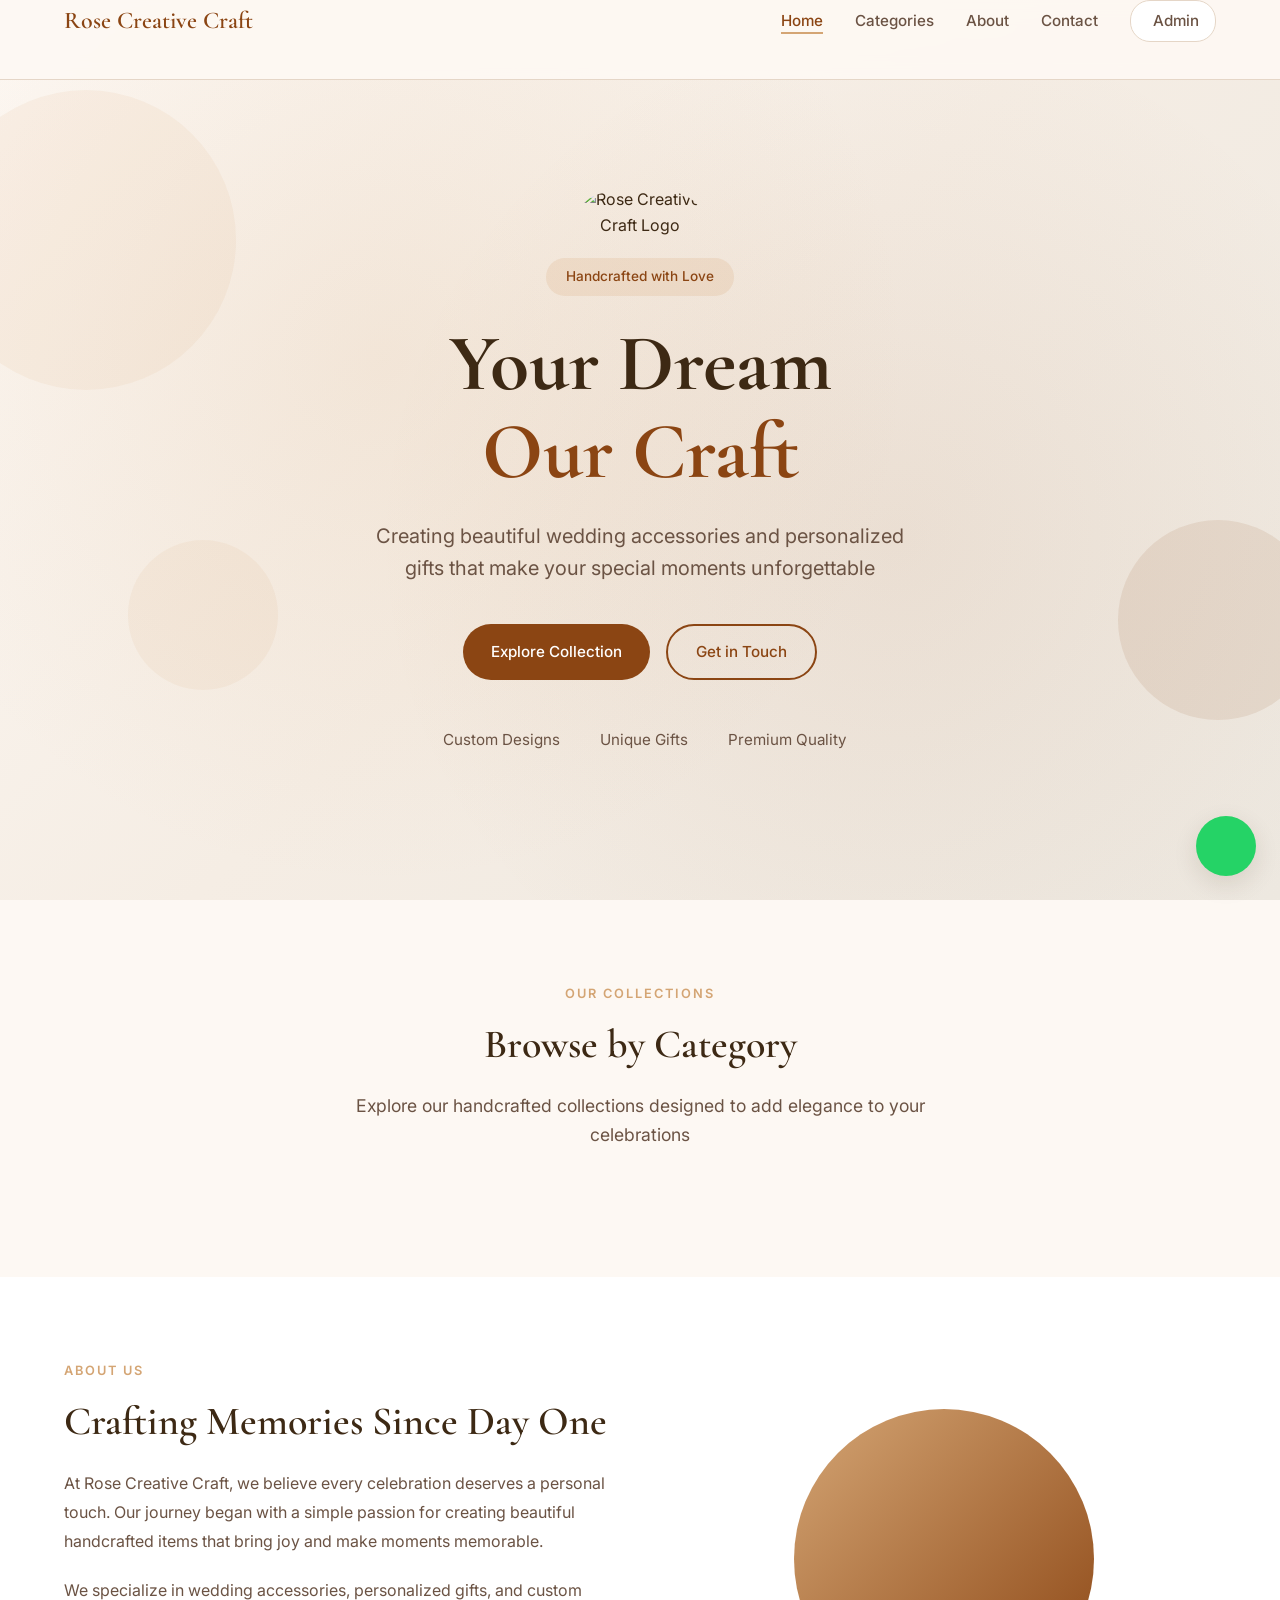
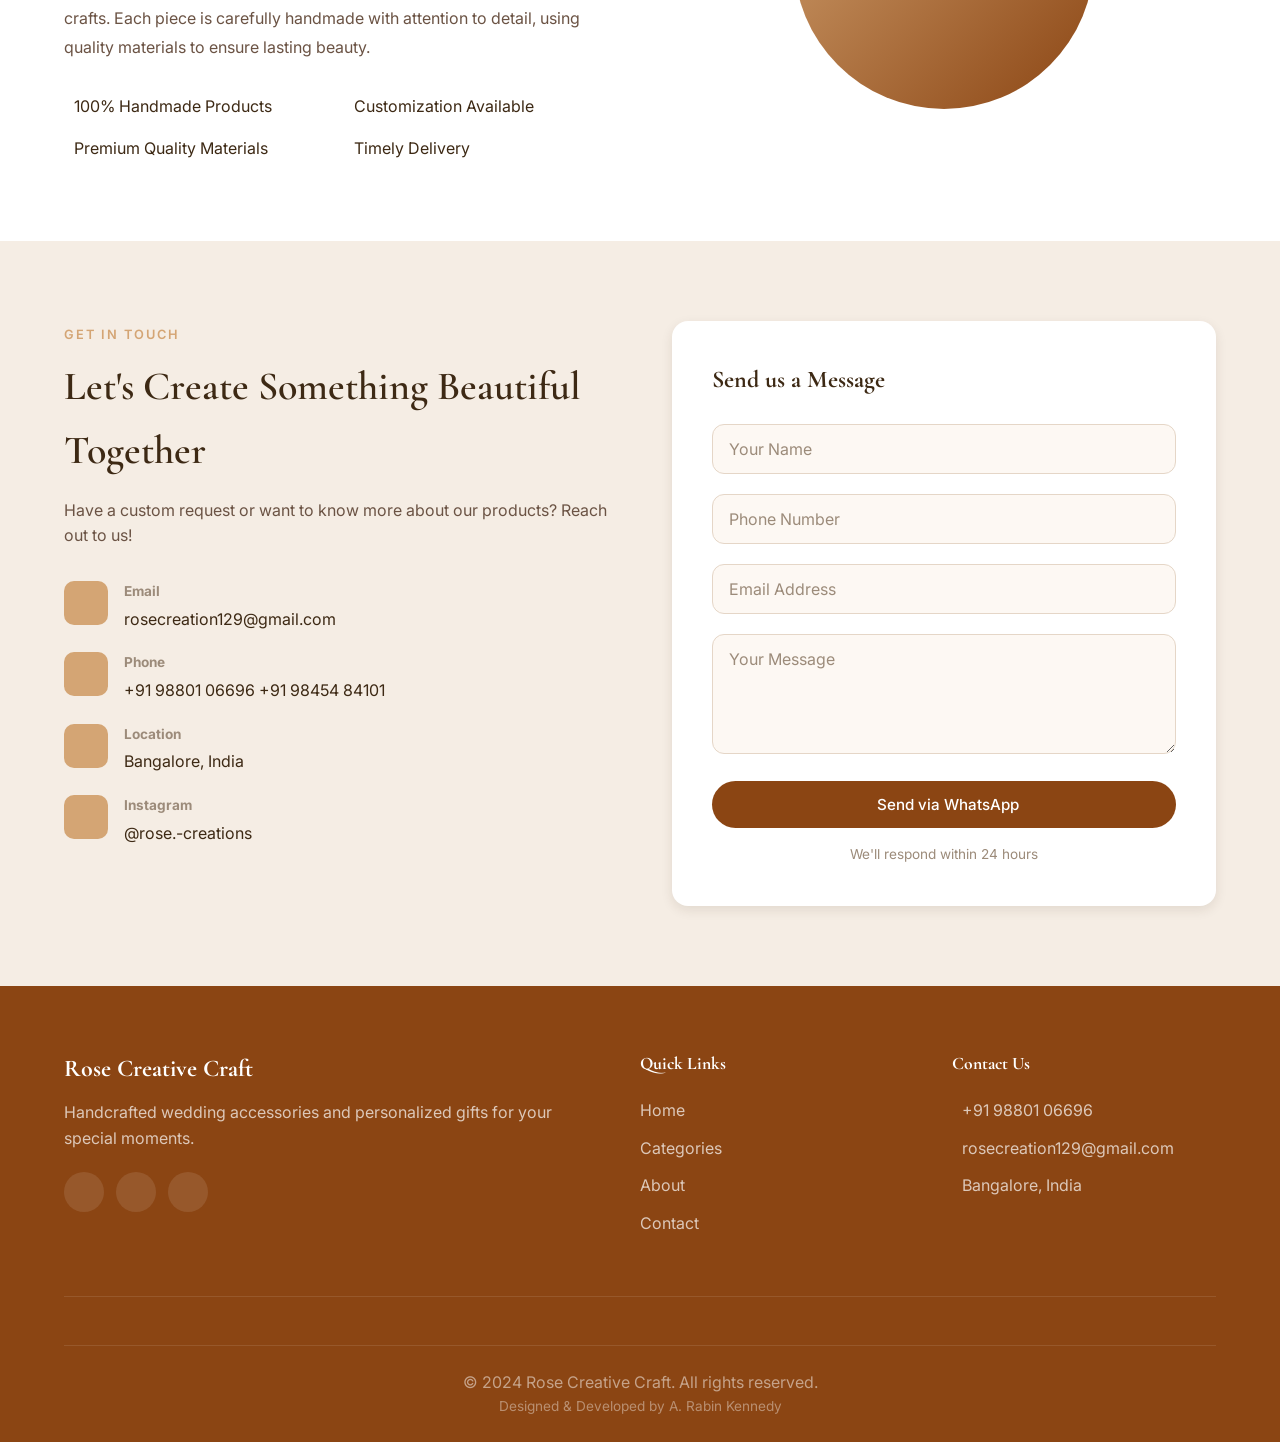
==== commit dfc6f69f: "new commit" ====
--- a/index.html
+++ b/index.html
@@ -38,6 +38,7 @@
         <section id="home" class="hero">
             <div class="hero-bg"></div>
             <div class="hero-content">
+                <img src="Rose Master Logo.png" alt="Rose Creative Craft Logo" class="hero-logo">
                 <div class="hero-badge">Handcrafted with Love</div>
                 <h1 class="hero-title">Your Dream<br><span class="highlight">Our Craft</span></h1>
                 <p class="hero-subtitle">Creating beautiful wedding accessories and personalized gifts that make your special moments unforgettable</p>
--- a/main.css
+++ b/main.css
@@ -222,6 +222,13 @@
     animation: fadeUp 0.8s ease;
 }
 
+.hero-logo {
+    width: 120px;
+    height: auto;
+    margin: 0 auto 20px;
+    border-radius: 50%;
+}
+
 .hero-badge {
     display: inline-block;
     padding: 8px 20px;
@@ -1056,26 +1063,51 @@
         --header-height: 70px;
     }
 
+    .nav {
+        position: relative;
+    }
+
     .nav-links {
-        position: fixed;
-        top: var(--header-height);
-        left: 0;
+        position: absolute;
+        top: 100%;
         right: 0;
-        bottom: 0;
         flex-direction: column;
         background: var(--color-surface);
-        padding: 32px;
-        gap: 16px;
-        transform: translateX(100%);
-        transition: transform 0.3s;
+        padding: 0;
+        gap: 0;
+        width: 200px;
+        box-shadow: var(--shadow-lg);
+        border-radius: 0 0 0 12px;
+        transform: translateY(-10px);
+        opacity: 0;
+        visibility: hidden;
+        transition: all 0.3s ease;
+        z-index: 999;
     }
 
     .nav-links.active {
-        transform: translateX(0);
+        transform: translateY(0);
+        opacity: 1;
+        visibility: visible;
+    }
+
+    .nav-links li {
+        width: 100%;
+    }
+
+    .nav-links .nav-link {
+        display: block;
+        padding: 14px 20px;
+        border-bottom: 1px solid var(--color-border);
+    }
+
+    .nav-links .nav-link:hover {
+        background: var(--color-surface-alt);
     }
 
     .nav-toggle {
         display: flex;
+        margin-left: auto;
     }
 
     .categories-grid {
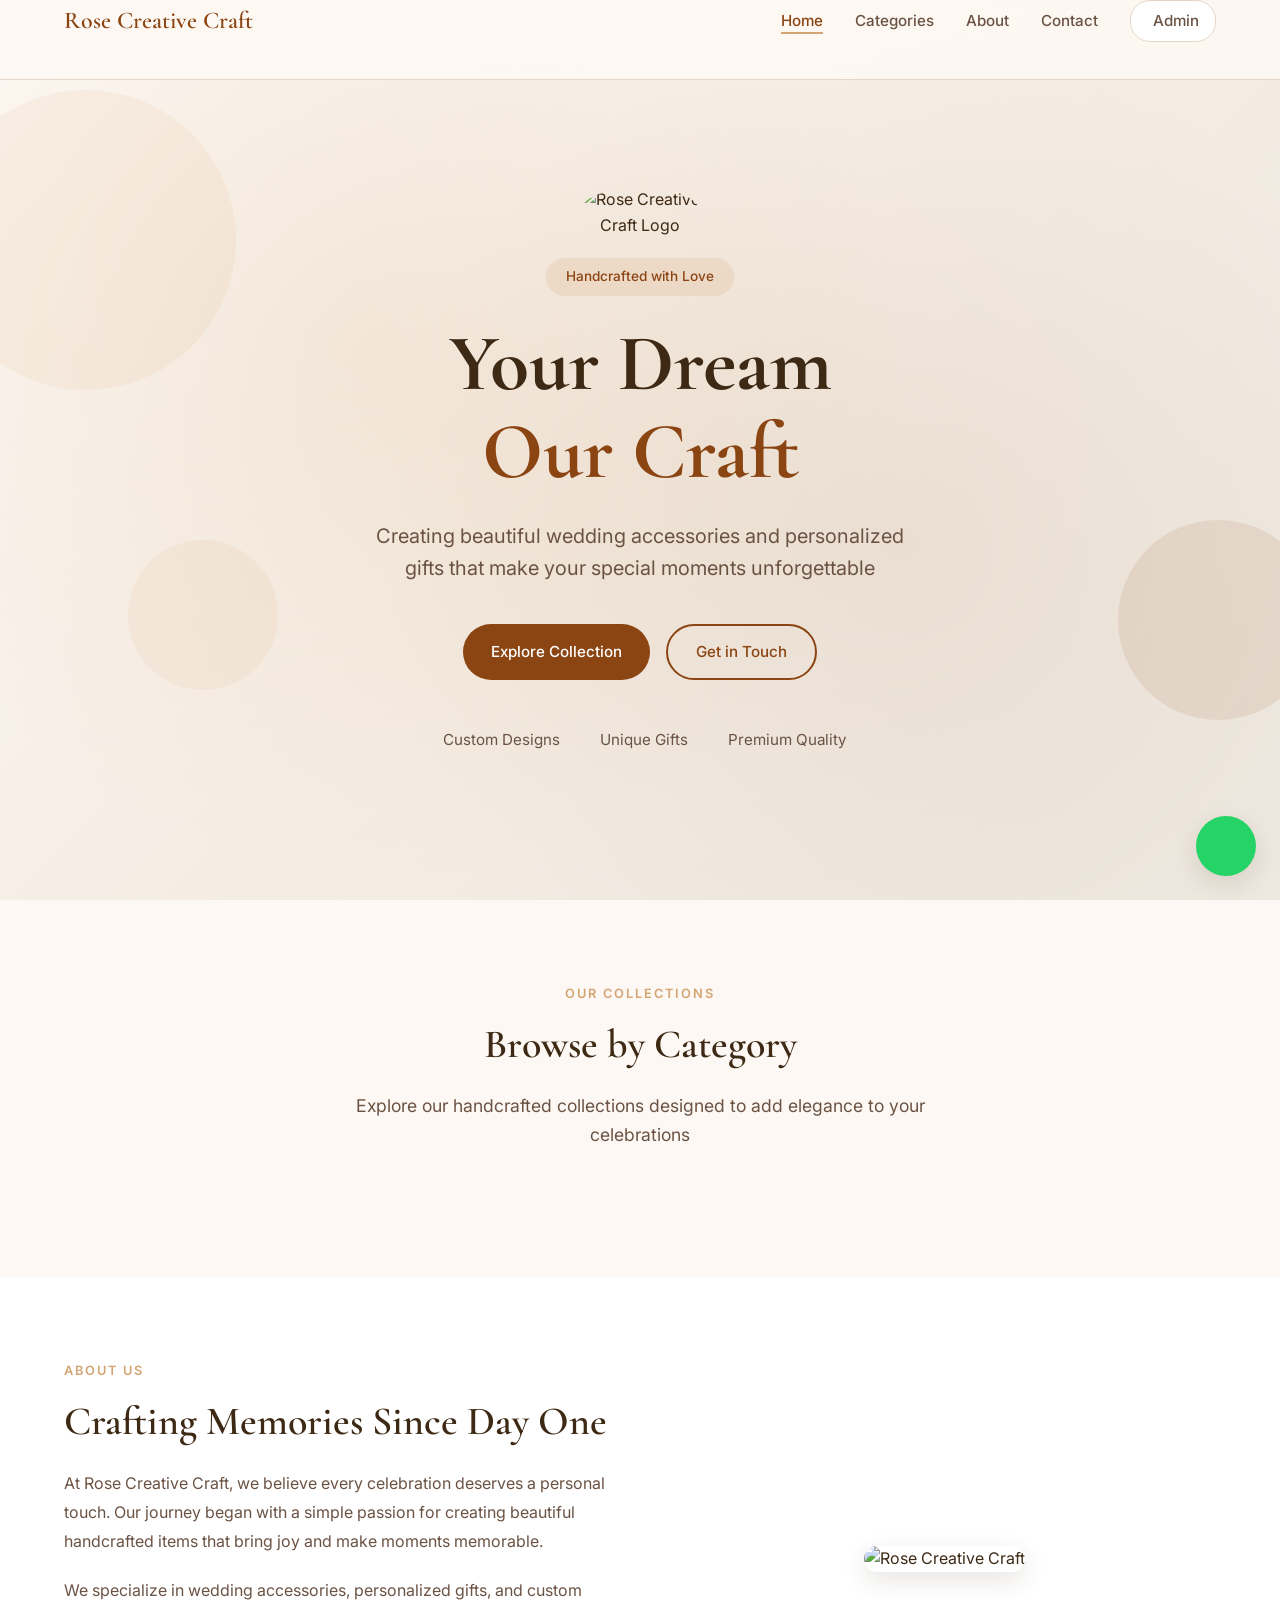
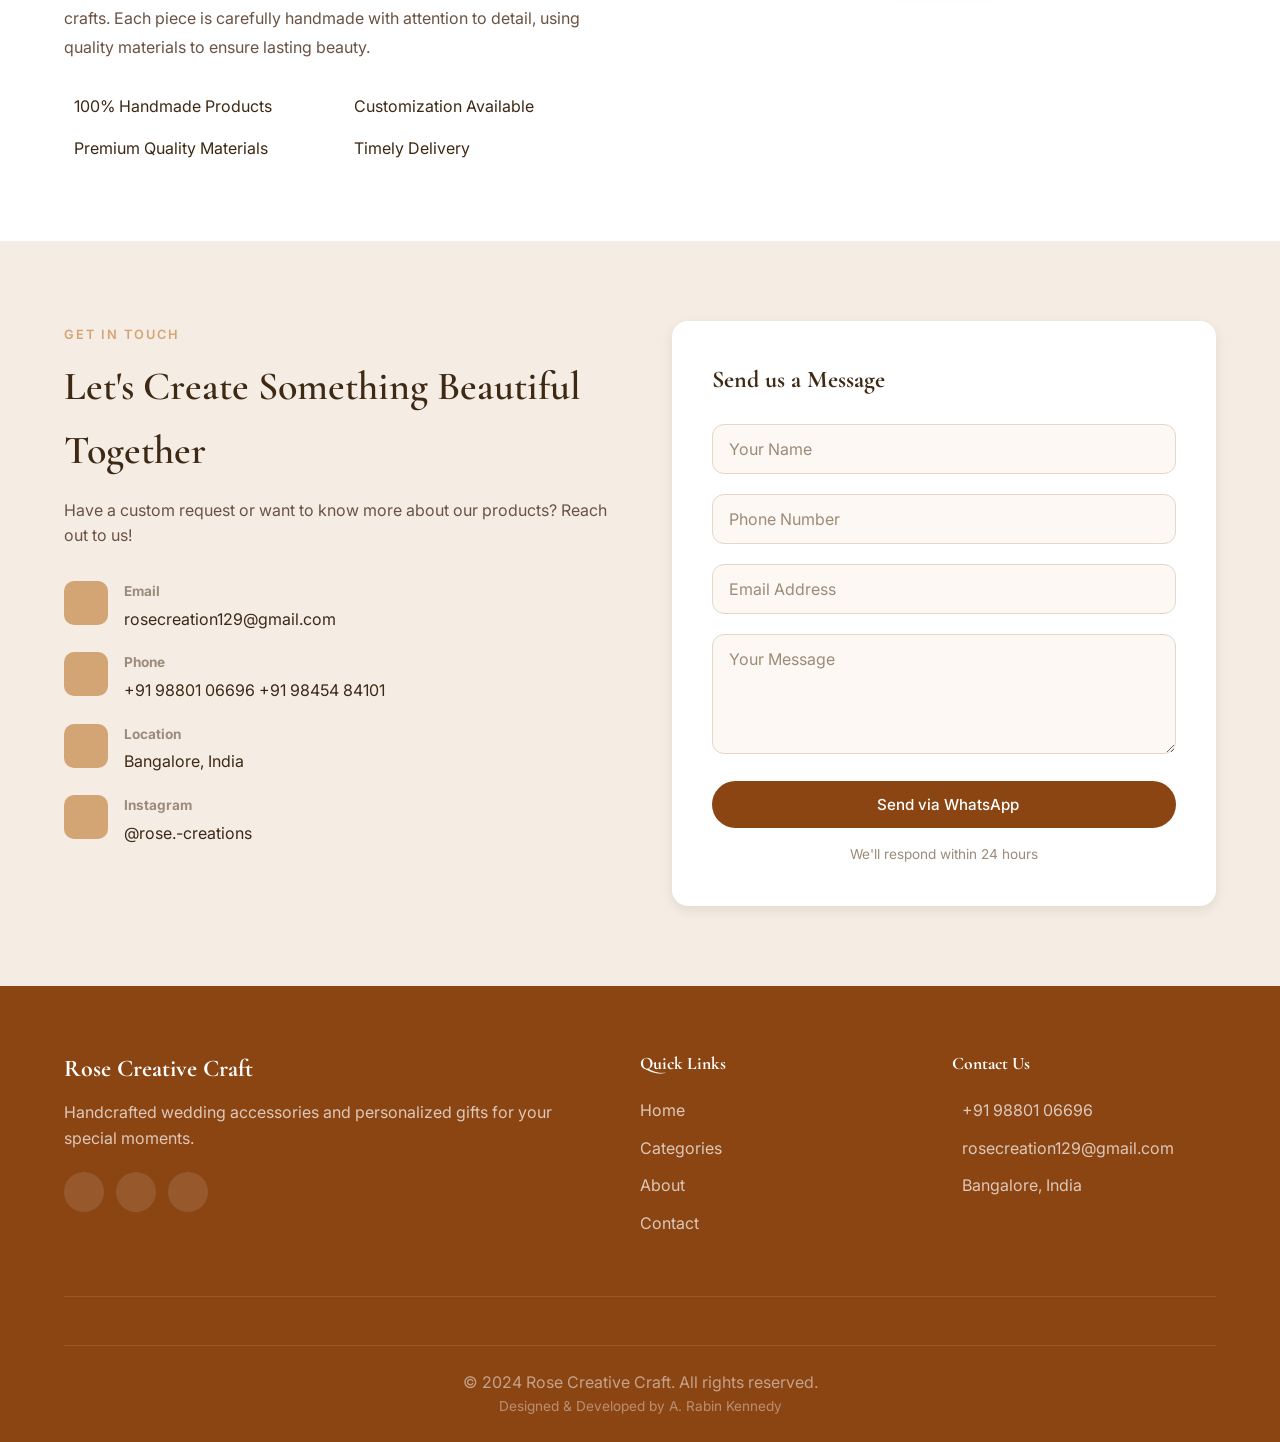
==== commit 076060ee: "new commit" ====
--- a/index.html
+++ b/index.html
@@ -121,9 +121,7 @@
                         </div>
                     </div>
                     <div class="about-image">
-                        <div class="about-image-frame">
-                            <i class="fas fa-palette"></i>
-                        </div>
+                        <img src="Rose Master Logo.png" alt="Rose Creative Craft" class="about-logo">
                     </div>
                 </div>
             </div>
--- a/main.css
+++ b/main.css
@@ -662,17 +662,11 @@
     justify-content: center;
 }
 
-.about-image-frame {
-    width: 300px;
-    height: 300px;
-    background: linear-gradient(135deg, var(--color-accent), var(--color-primary));
-    border-radius: 50%;
-    display: flex;
-    align-items: center;
-    justify-content: center;
-    color: white;
-    font-size: 4rem;
-    animation: float 6s ease-in-out infinite;
+.about-logo {
+    max-width: 280px;
+    height: auto;
+    border-radius: 16px;
+    box-shadow: var(--shadow-lg);
 }
 
 .contact {
@@ -1051,10 +1045,8 @@
         order: -1;
     }
 
-    .about-image-frame {
-        width: 200px;
-        height: 200px;
-        font-size: 3rem;
+    .about-logo {
+        max-width: 220px;
     }
 }
 
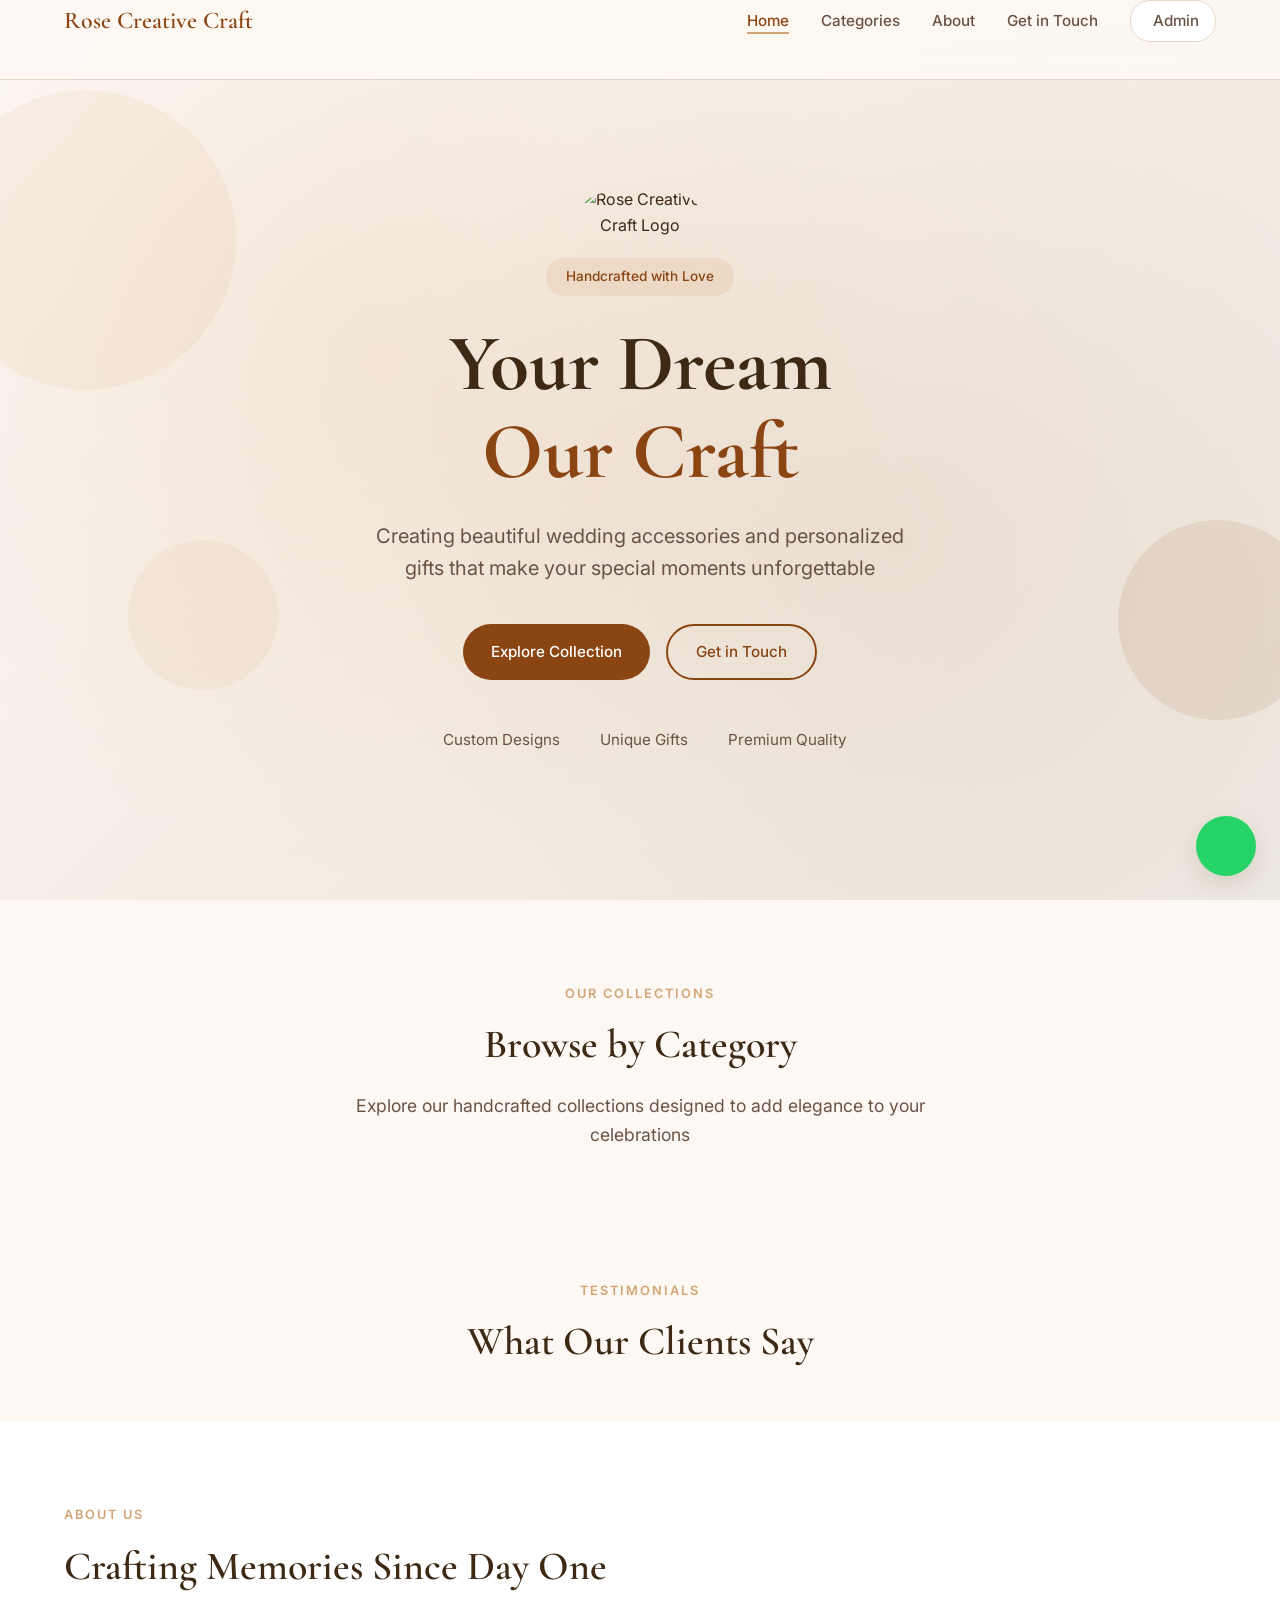
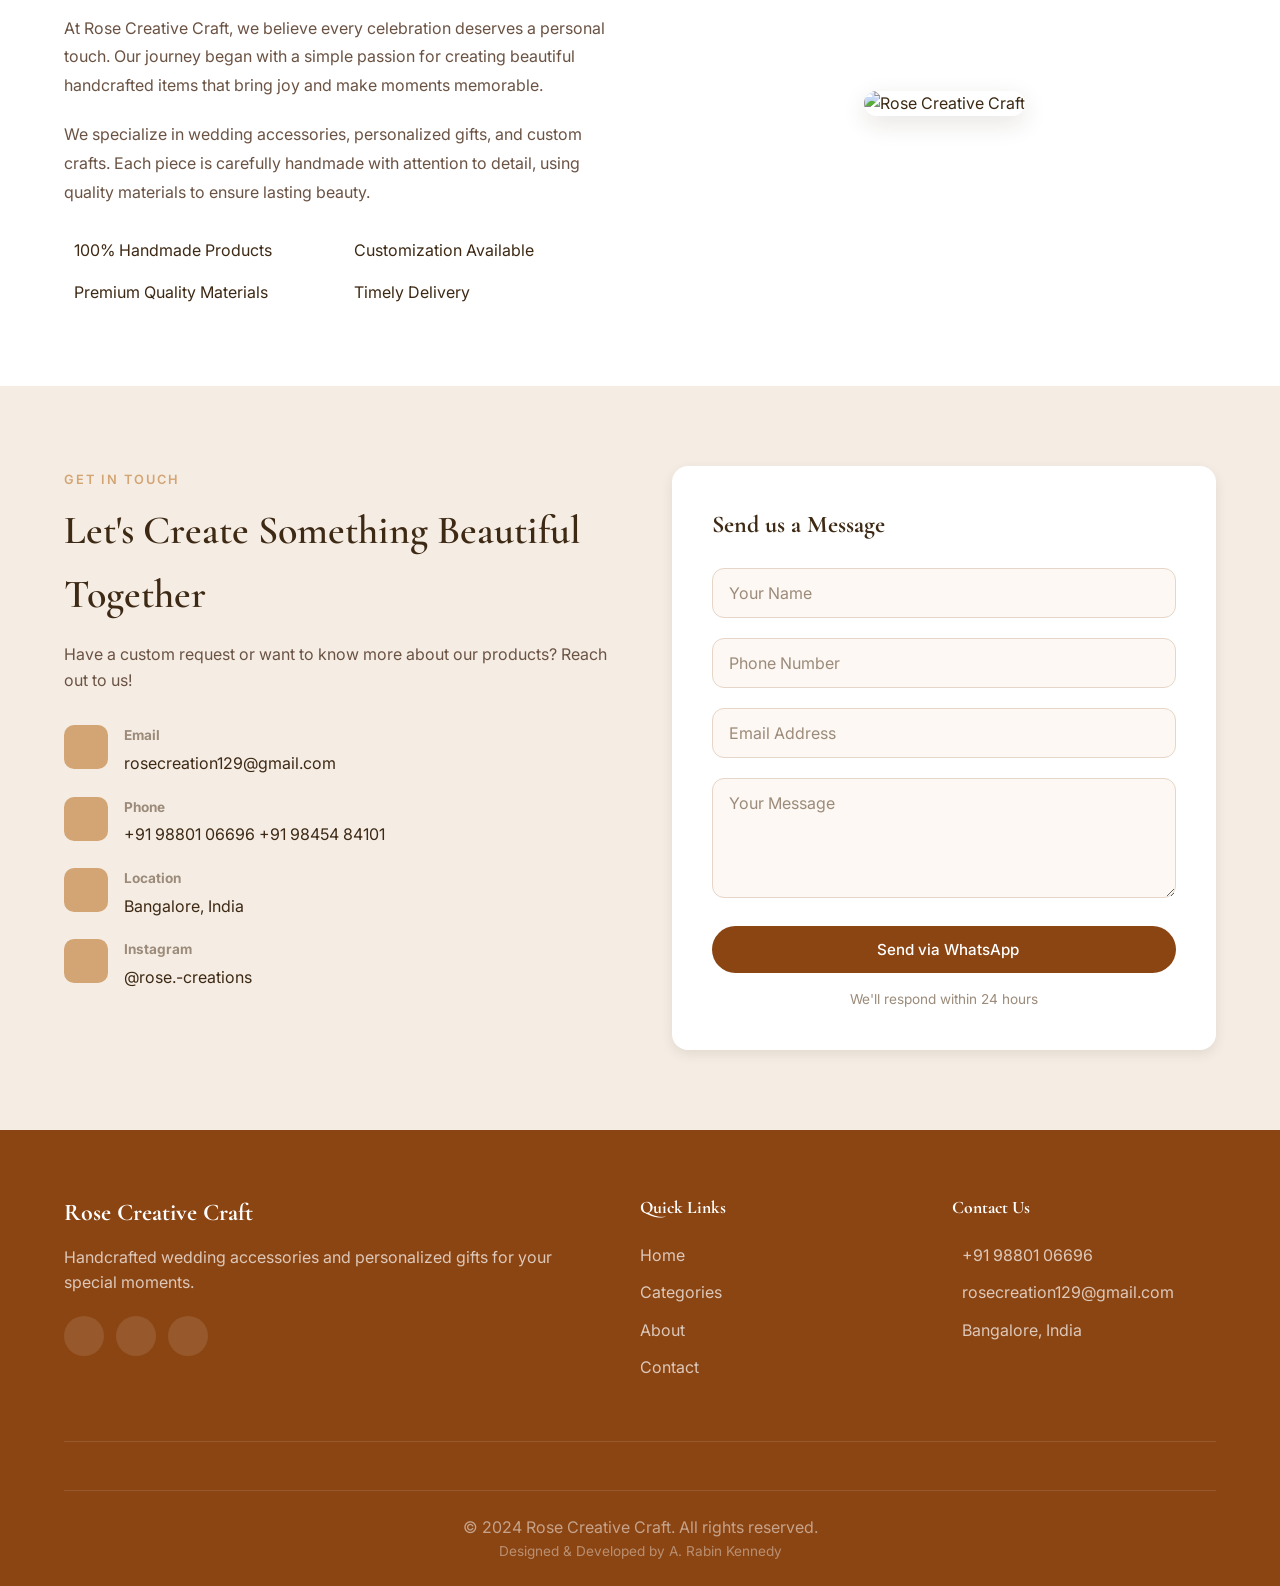
==== commit 84d4f2e5: "new commit" ====
--- a/index.html
+++ b/index.html
@@ -27,7 +27,7 @@
                     <li><a href="#home" class="nav-link active">Home</a></li>
                     <li><a href="#categories" class="nav-link">Categories</a></li>
                     <li><a href="#about" class="nav-link">About</a></li>
-                    <li><a href="#contact" class="nav-link">Contact</a></li>
+                    <li><a href="#contact" class="nav-link">Get in Touch</a></li>
                     <li><a href="admin.html" class="nav-link admin-link"><i class="fas fa-lock"></i> Admin</a></li>
                 </ul>
             </nav>
@@ -89,6 +89,17 @@
                     <h2 class="gallery-title" id="galleryTitle"></h2>
                 </div>
                 <div class="gallery-grid" id="galleryGrid">
+                </div>
+            </div>
+        </section>
+
+        <section id="testimonials" class="testimonials">
+            <div class="container">
+                <div class="section-header">
+                    <span class="section-tag">Testimonials</span>
+                    <h2 class="section-title">What Our Clients Say</h2>
+                </div>
+                <div class="testimonials-grid" id="testimonialsGrid">
                 </div>
             </div>
         </section>
--- a/main.css
+++ b/main.css
@@ -1073,6 +1073,7 @@
         transform: translateY(-10px);
         opacity: 0;
         visibility: hidden;
+        pointer-events: none;
         transition: all 0.3s ease;
         z-index: 999;
     }
@@ -1081,6 +1082,7 @@
         transform: translateY(0);
         opacity: 1;
         visibility: visible;
+        pointer-events: auto;
     }
 
     .nav-links li {
@@ -1093,7 +1095,7 @@
         border-bottom: 1px solid var(--color-border);
     }
 
-    .nav-links .nav-link:hover {
+    .nav-links .nav-link:active {
         background: var(--color-surface-alt);
     }
 
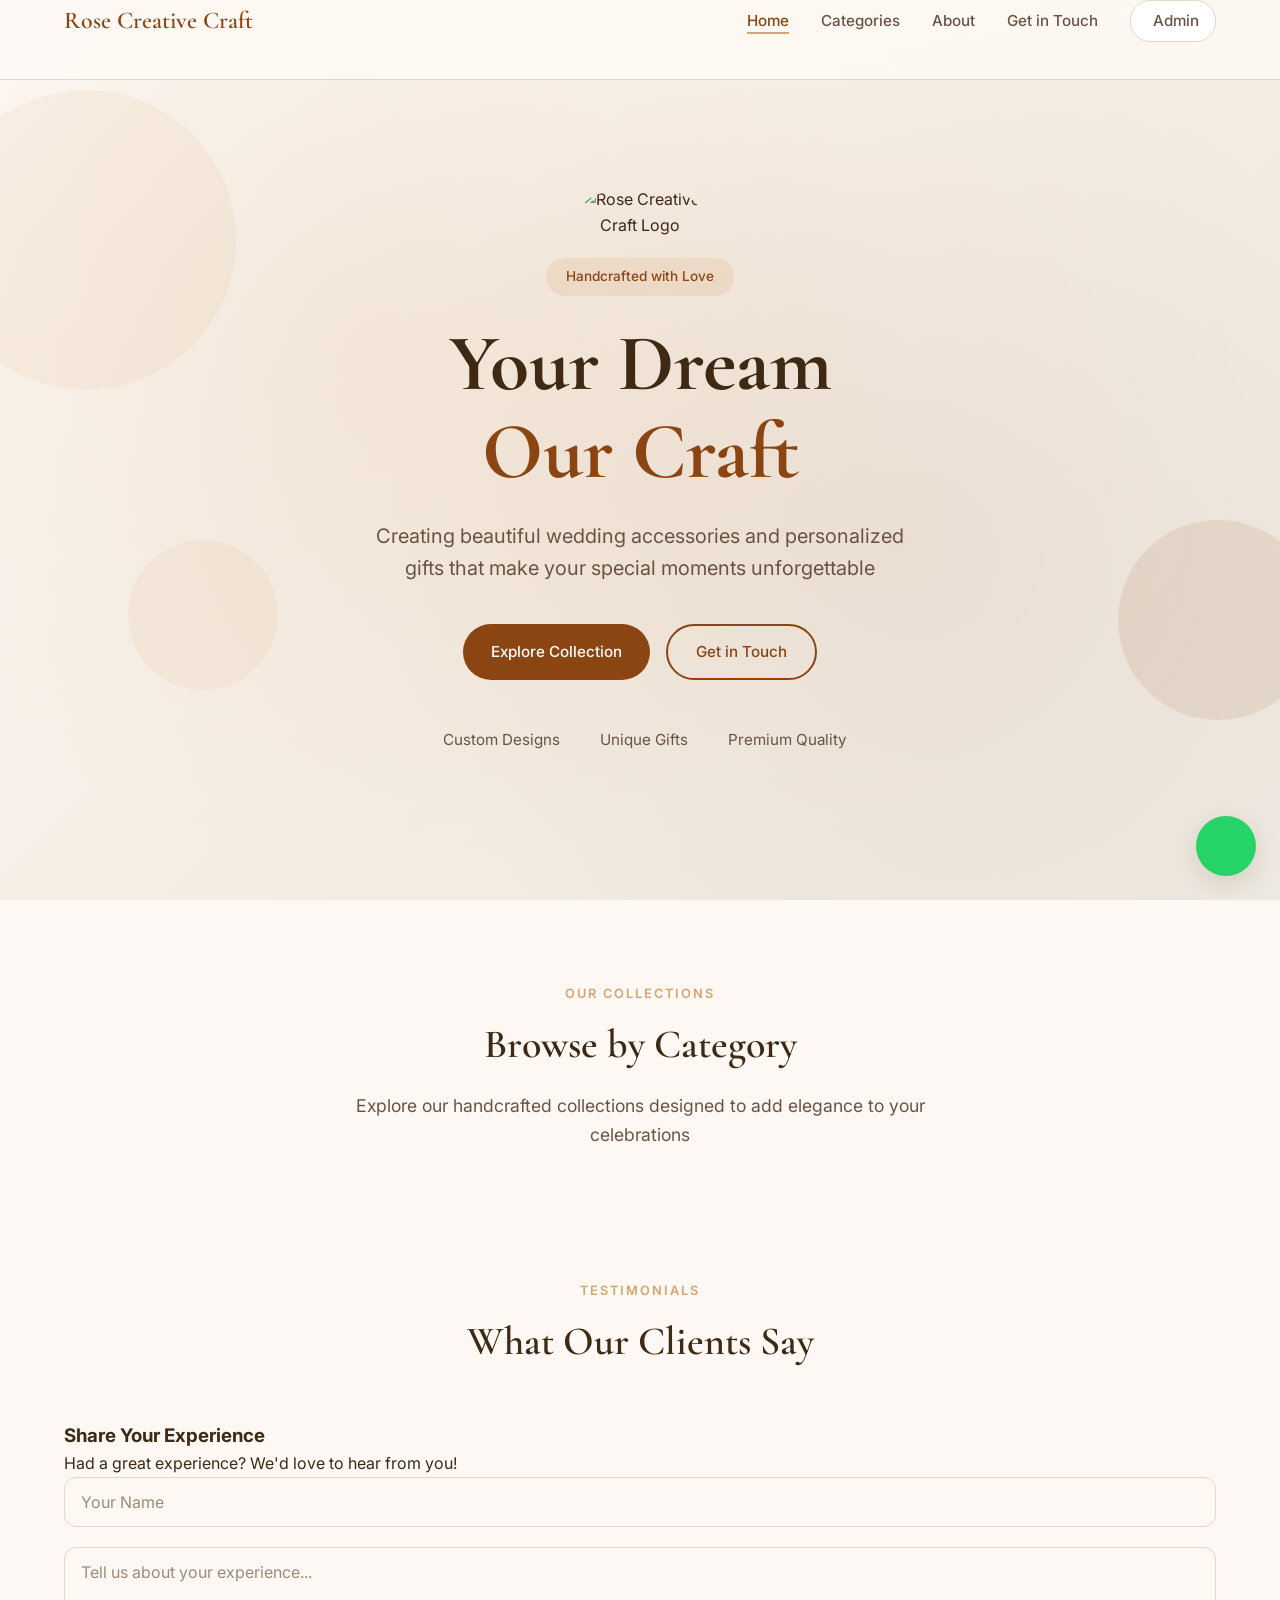
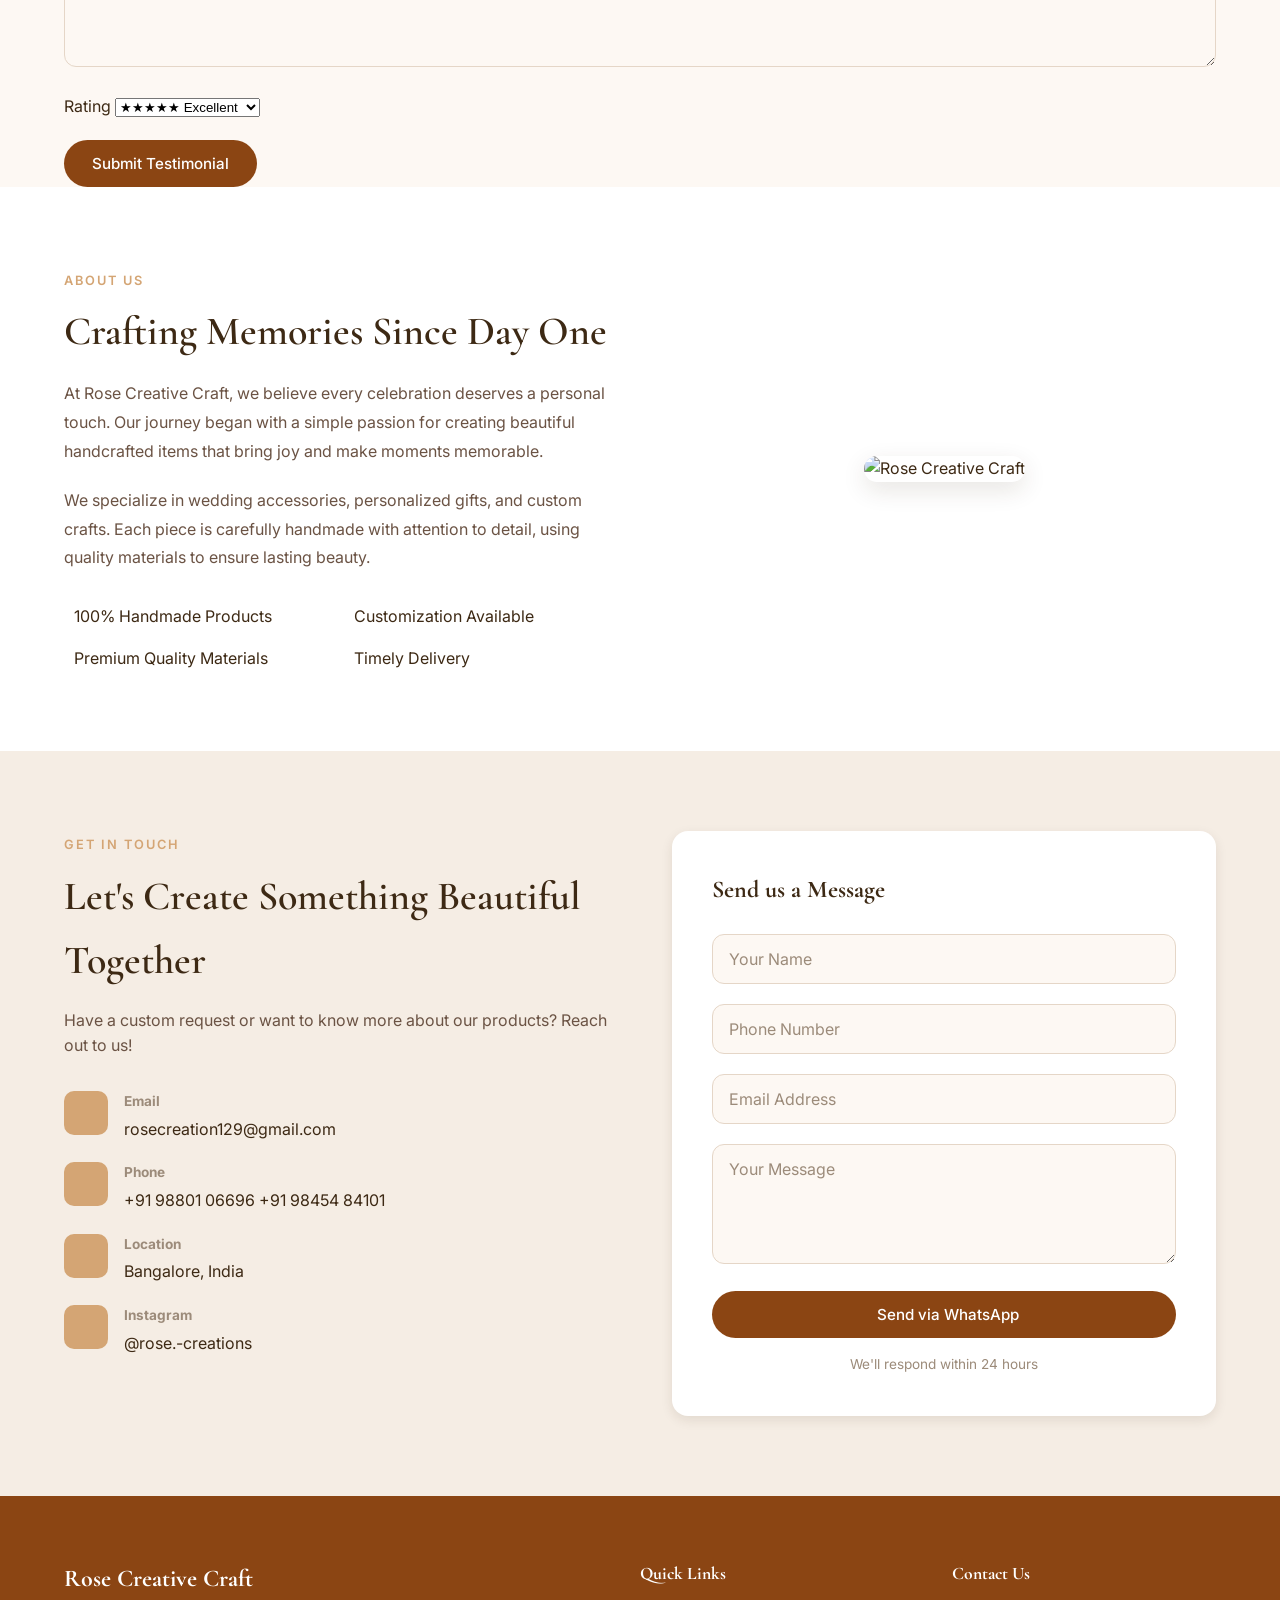
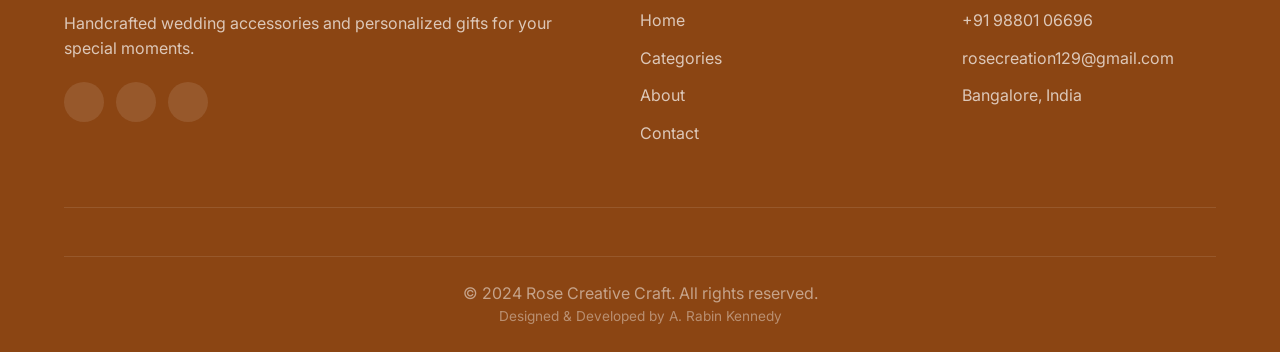
==== commit 4de4a058: "Add files via upload" ====
--- a/index.html
+++ b/index.html
@@ -101,6 +101,29 @@
                 </div>
                 <div class="testimonials-grid" id="testimonialsGrid">
                 </div>
+                <div class="testimonial-form-wrapper">
+                    <h3>Share Your Experience</h3>
+                    <p>Had a great experience? We'd love to hear from you!</p>
+                    <form class="testimonial-form" id="testimonialForm">
+                        <div class="form-group">
+                            <input type="text" name="author" placeholder="Your Name" required>
+                        </div>
+                        <div class="form-group">
+                            <textarea name="text" placeholder="Tell us about your experience..." rows="3" required></textarea>
+                        </div>
+                        <div class="form-group">
+                            <label>Rating</label>
+                            <select name="rating">
+                                <option value="5">★★★★★ Excellent</option>
+                                <option value="4">★★★★☆ Good</option>
+                                <option value="3">★★★☆☆ Average</option>
+                                <option value="2">★★☆☆☆ Poor</option>
+                                <option value="1">★☆☆☆☆ Very Poor</option>
+                            </select>
+                        </div>
+                        <button type="submit" class="btn btn-primary">Submit Testimonial</button>
+                    </form>
+                </div>
             </div>
         </section>
 
